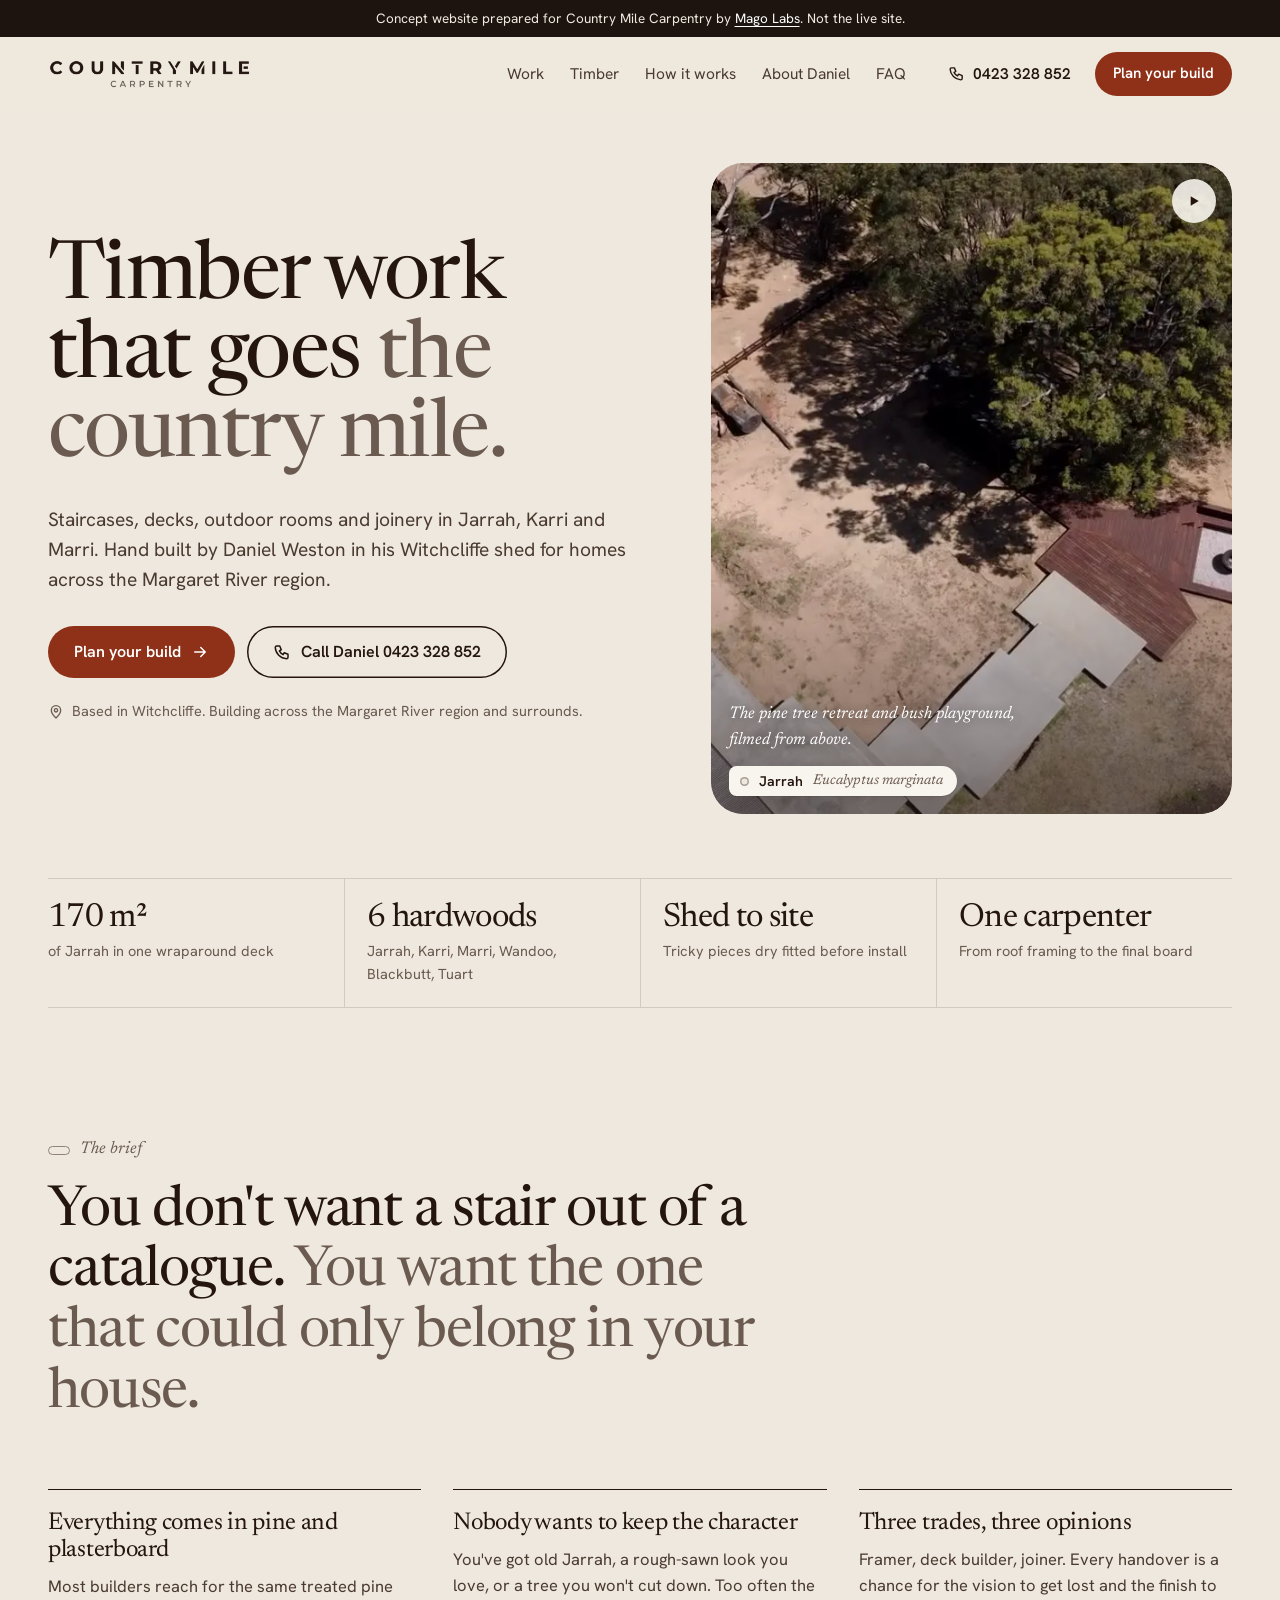
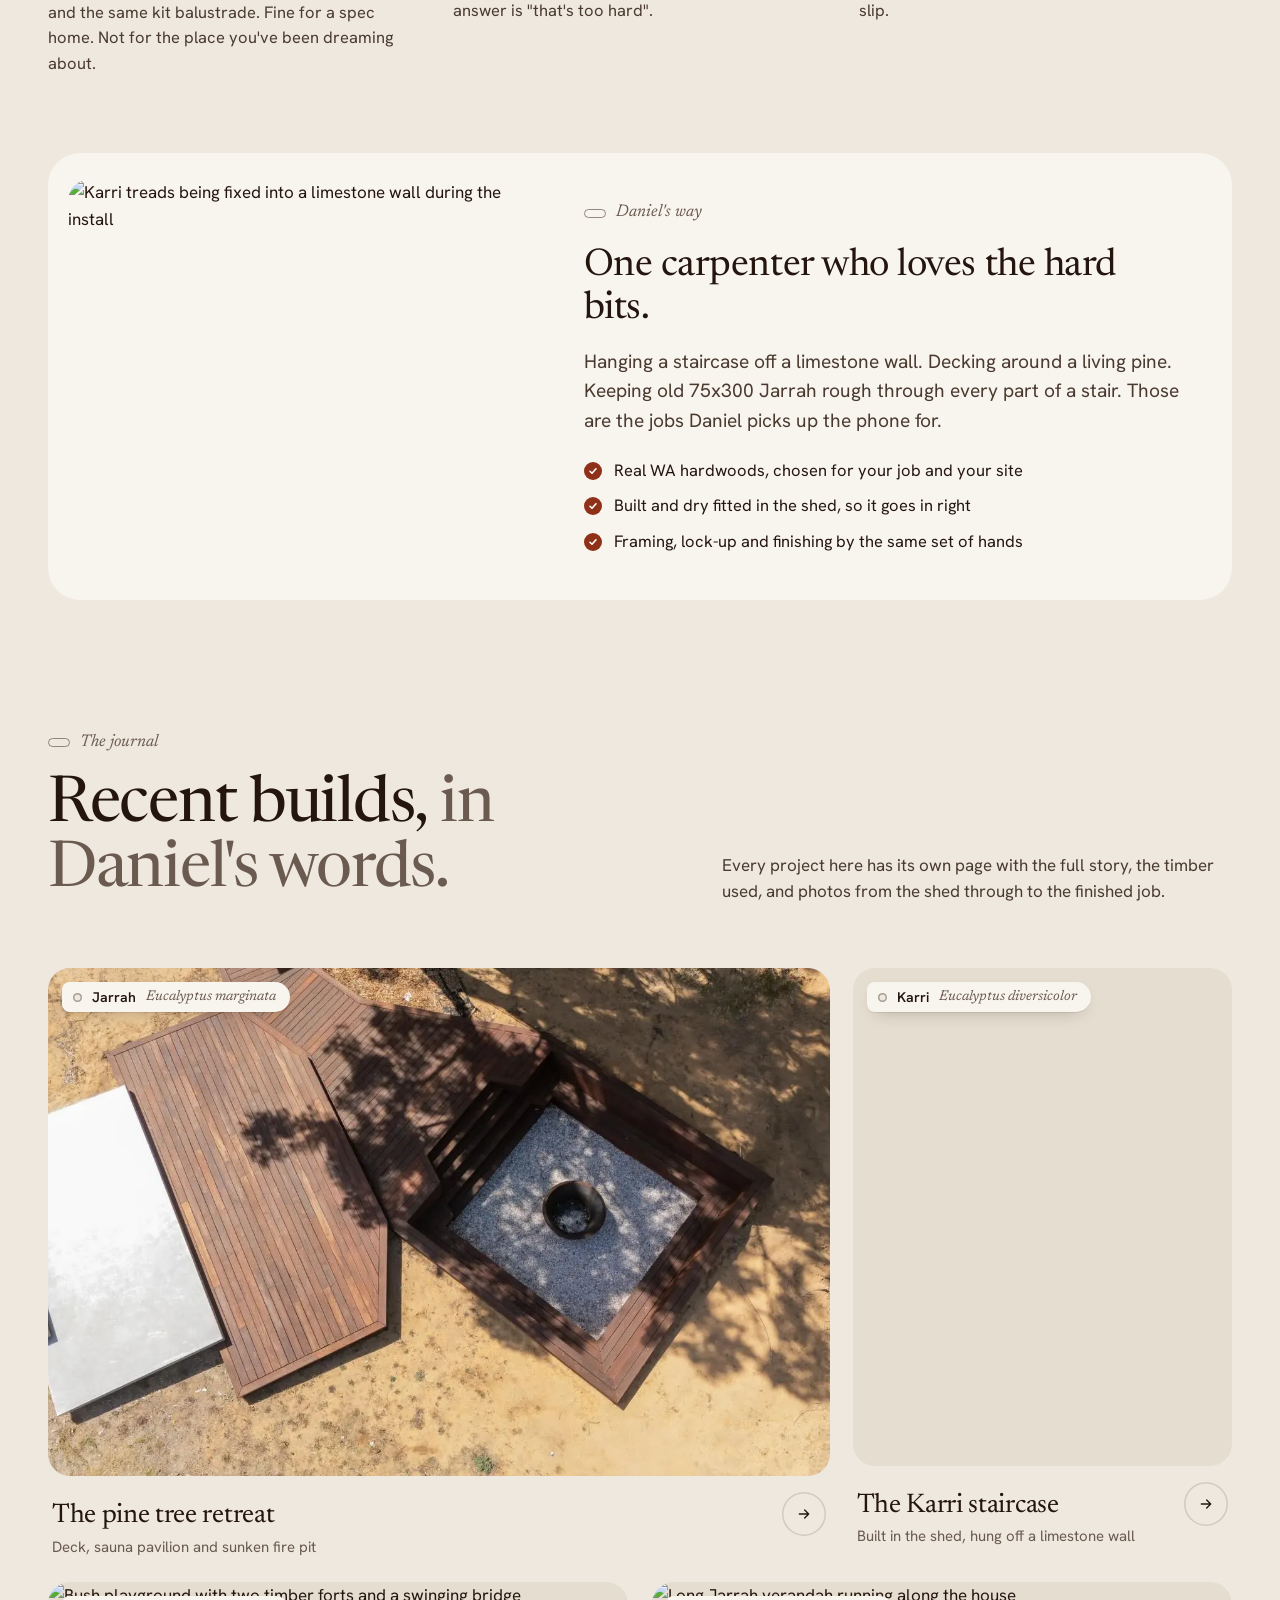
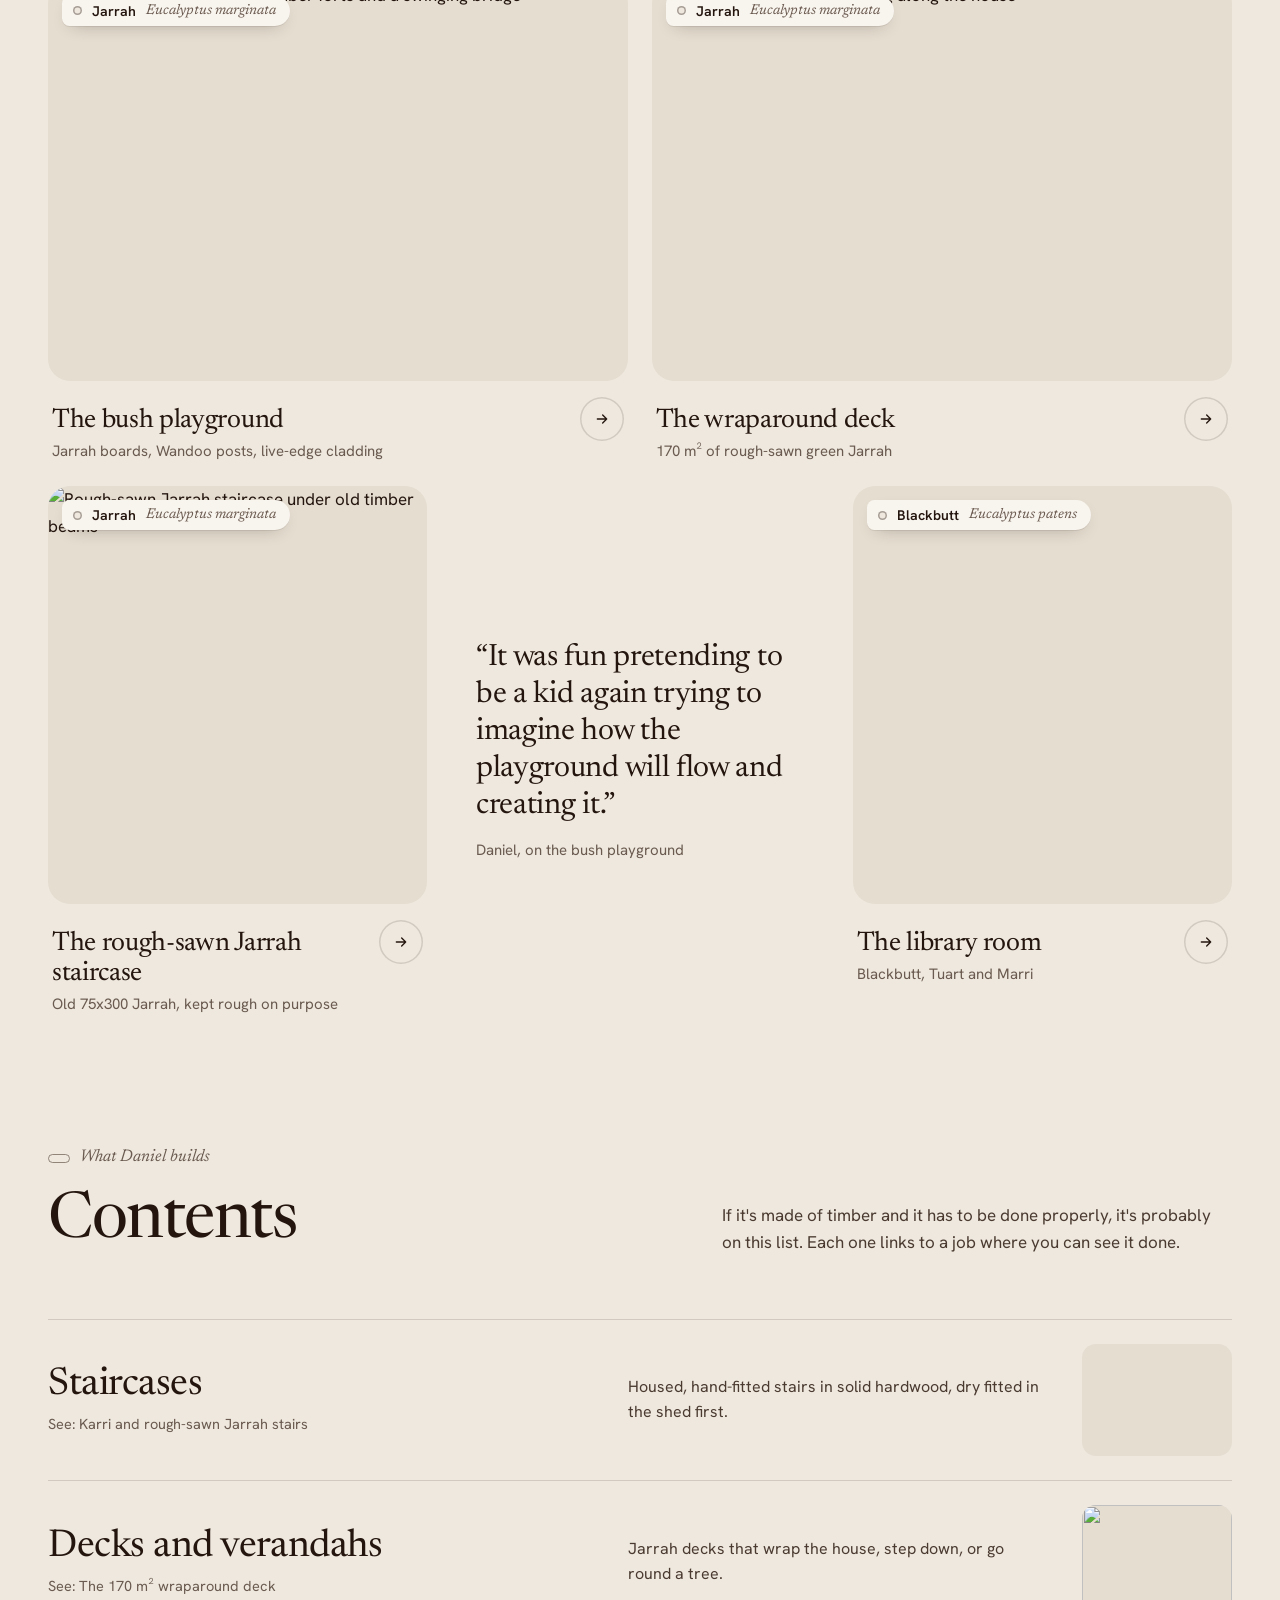
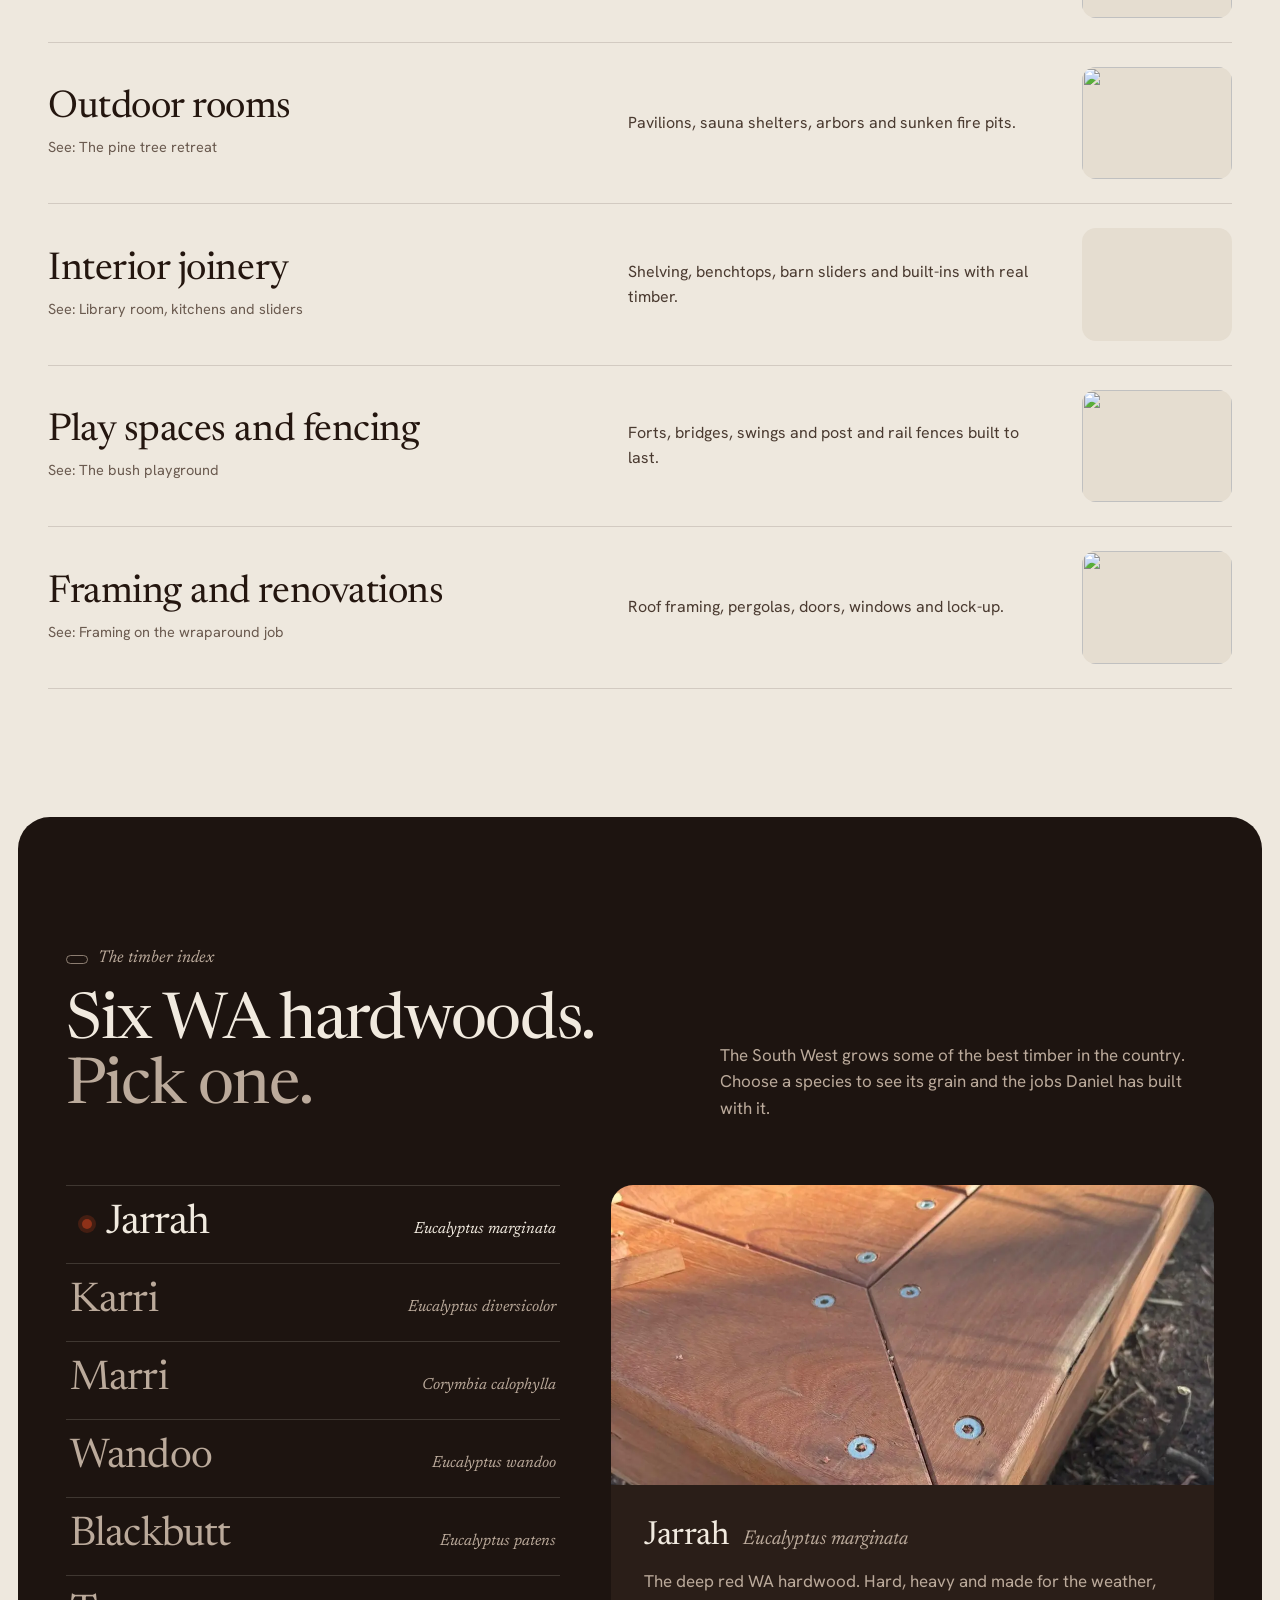
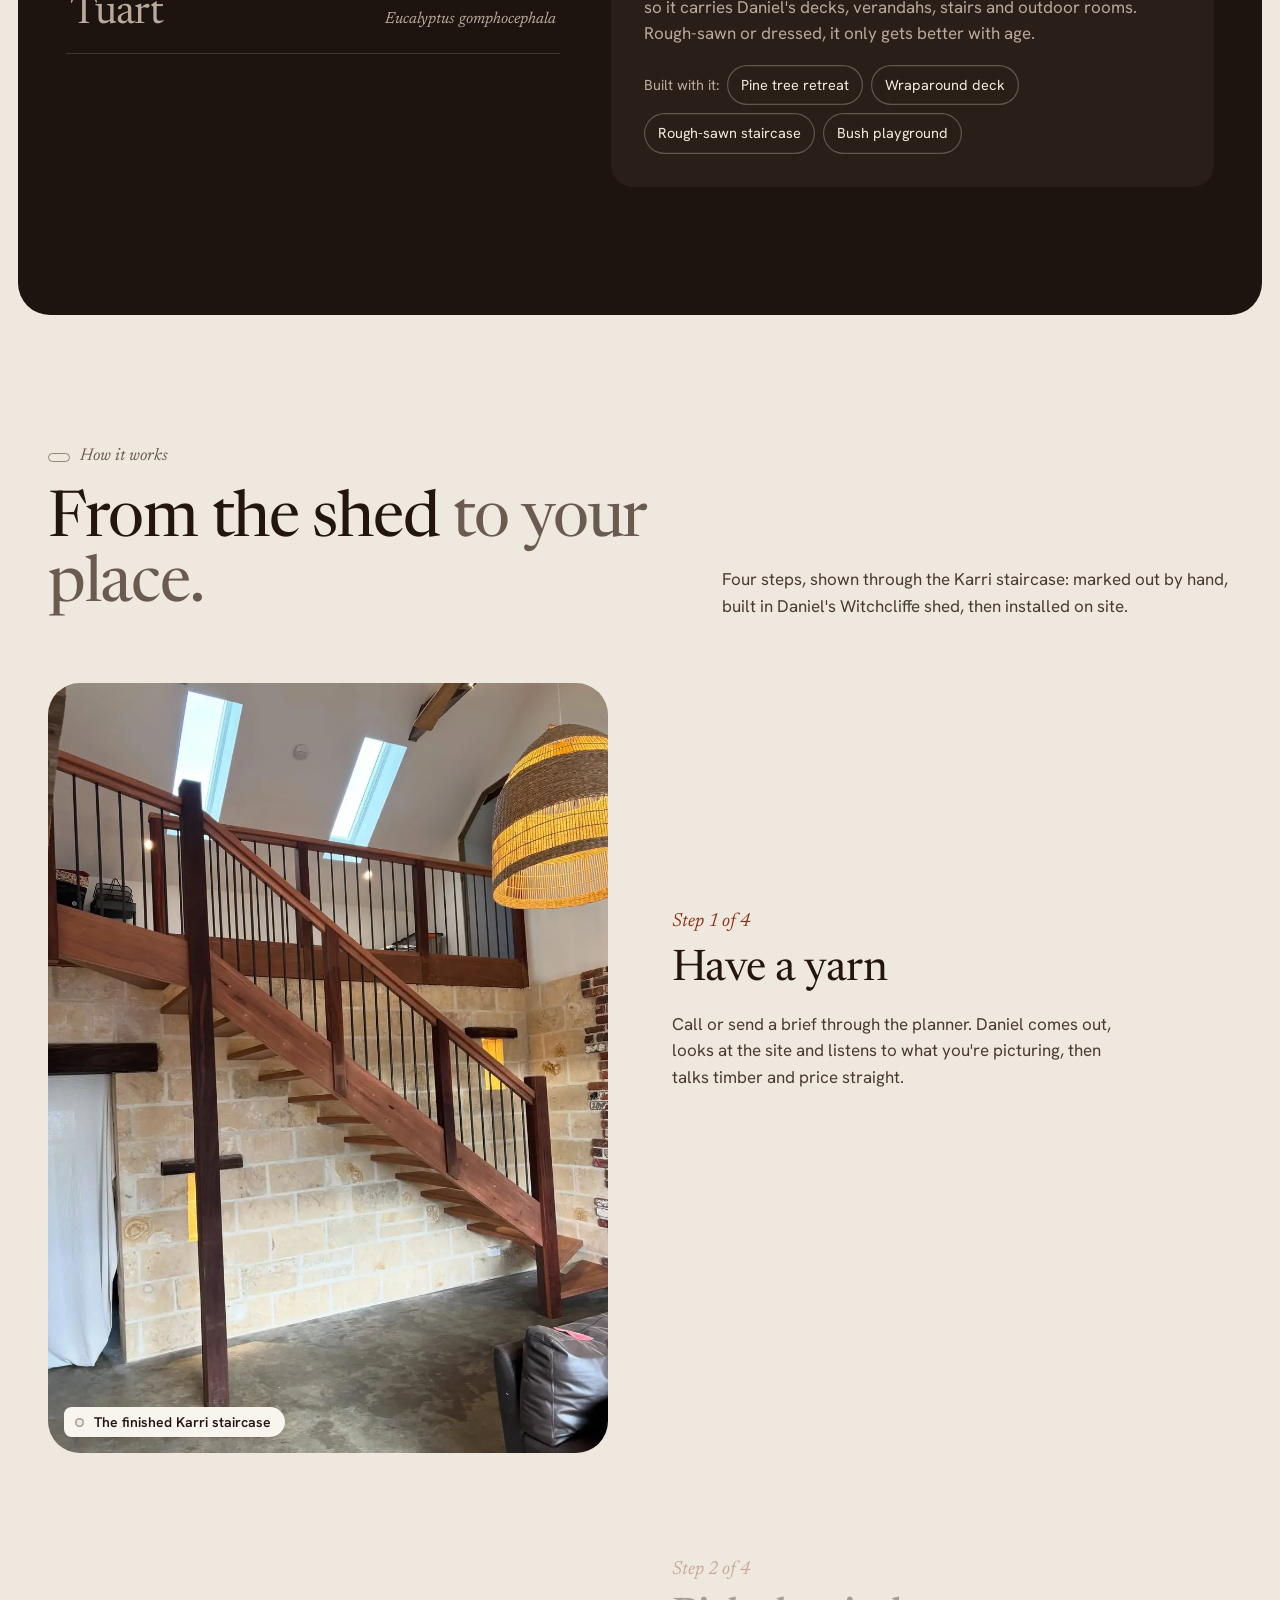
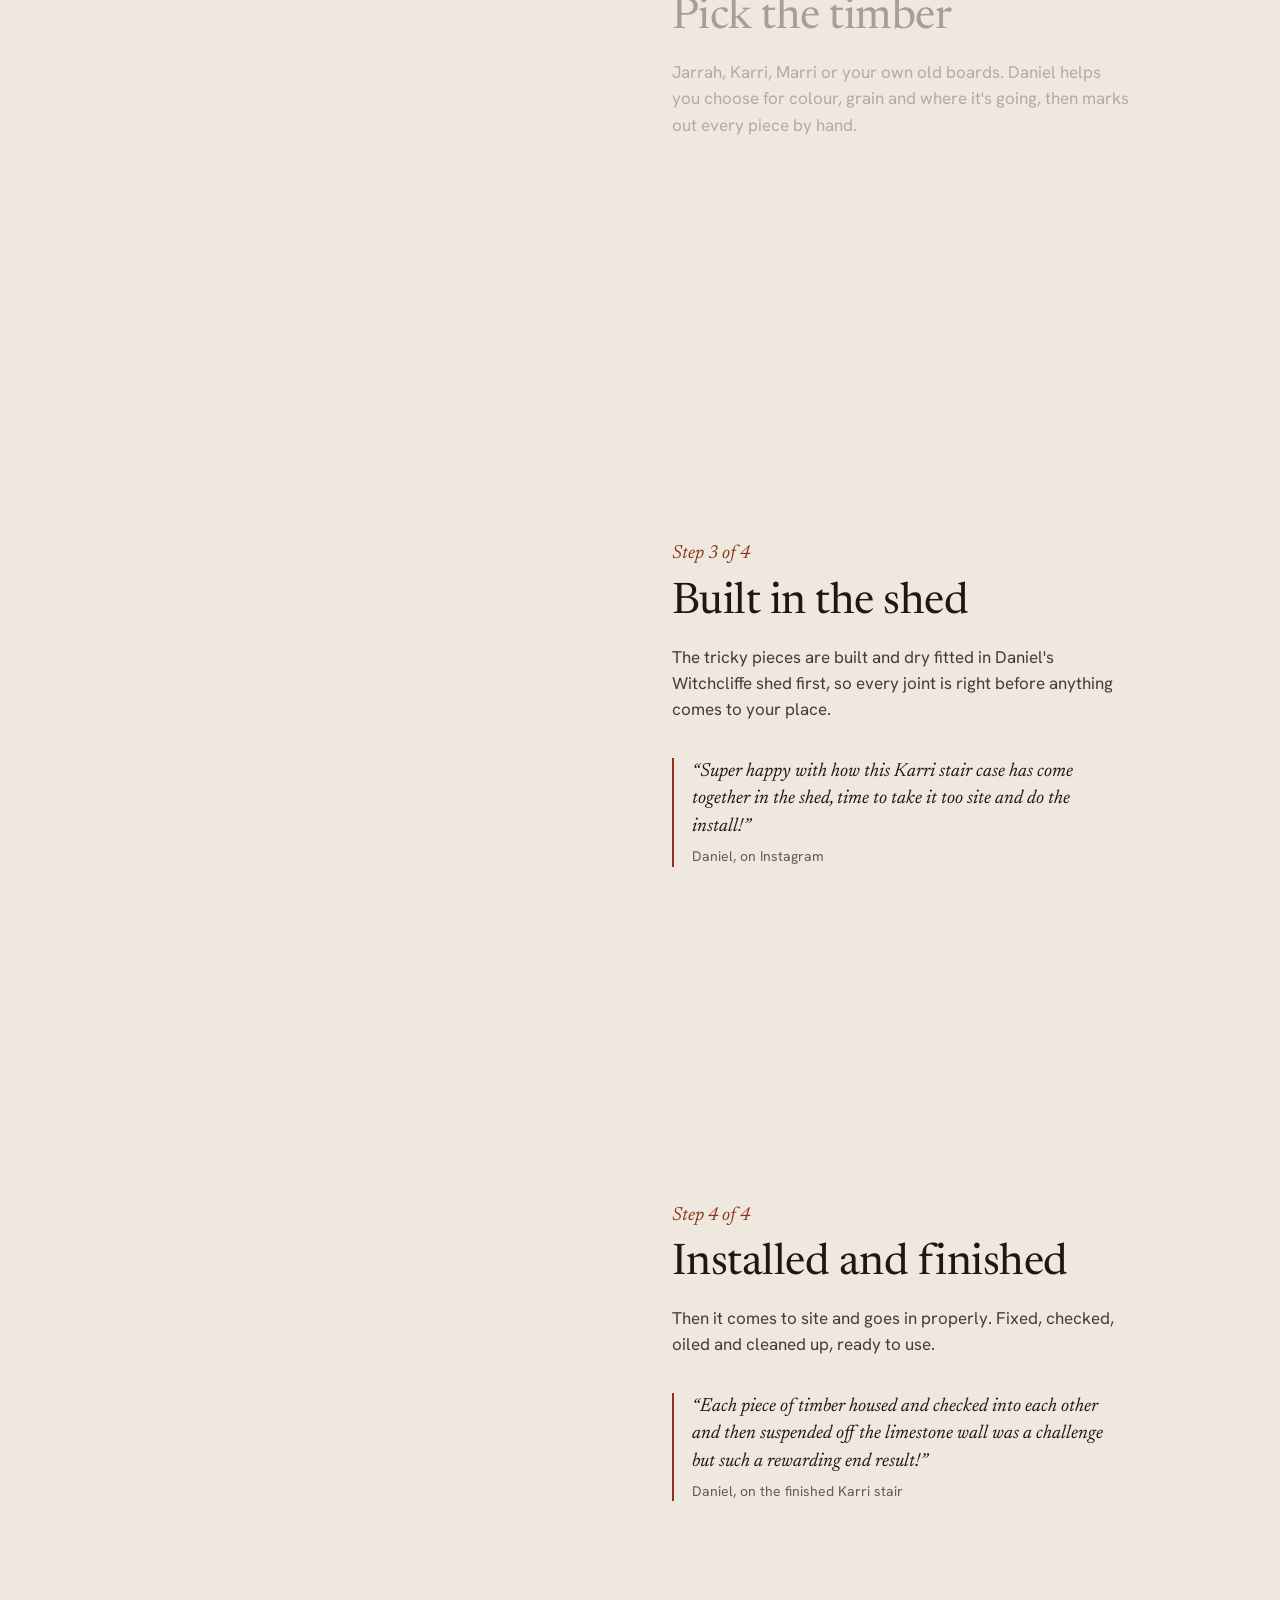
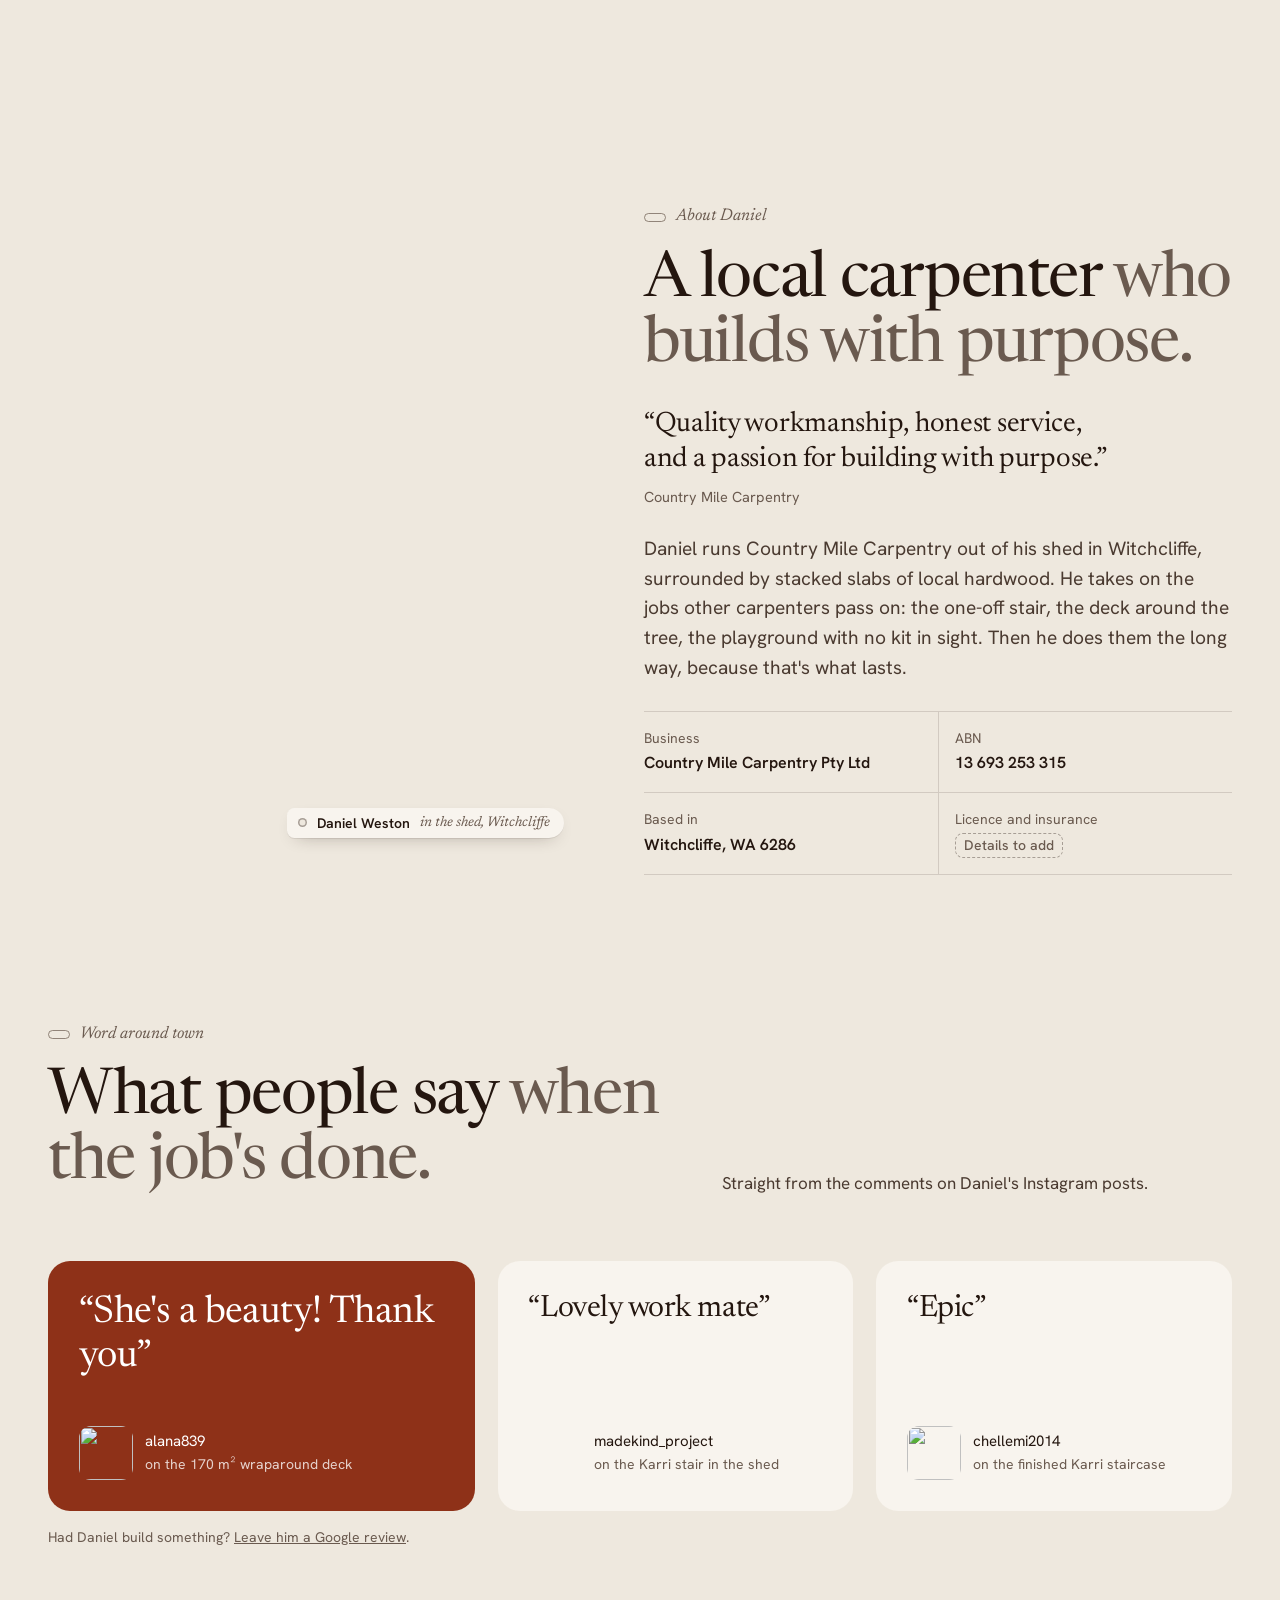
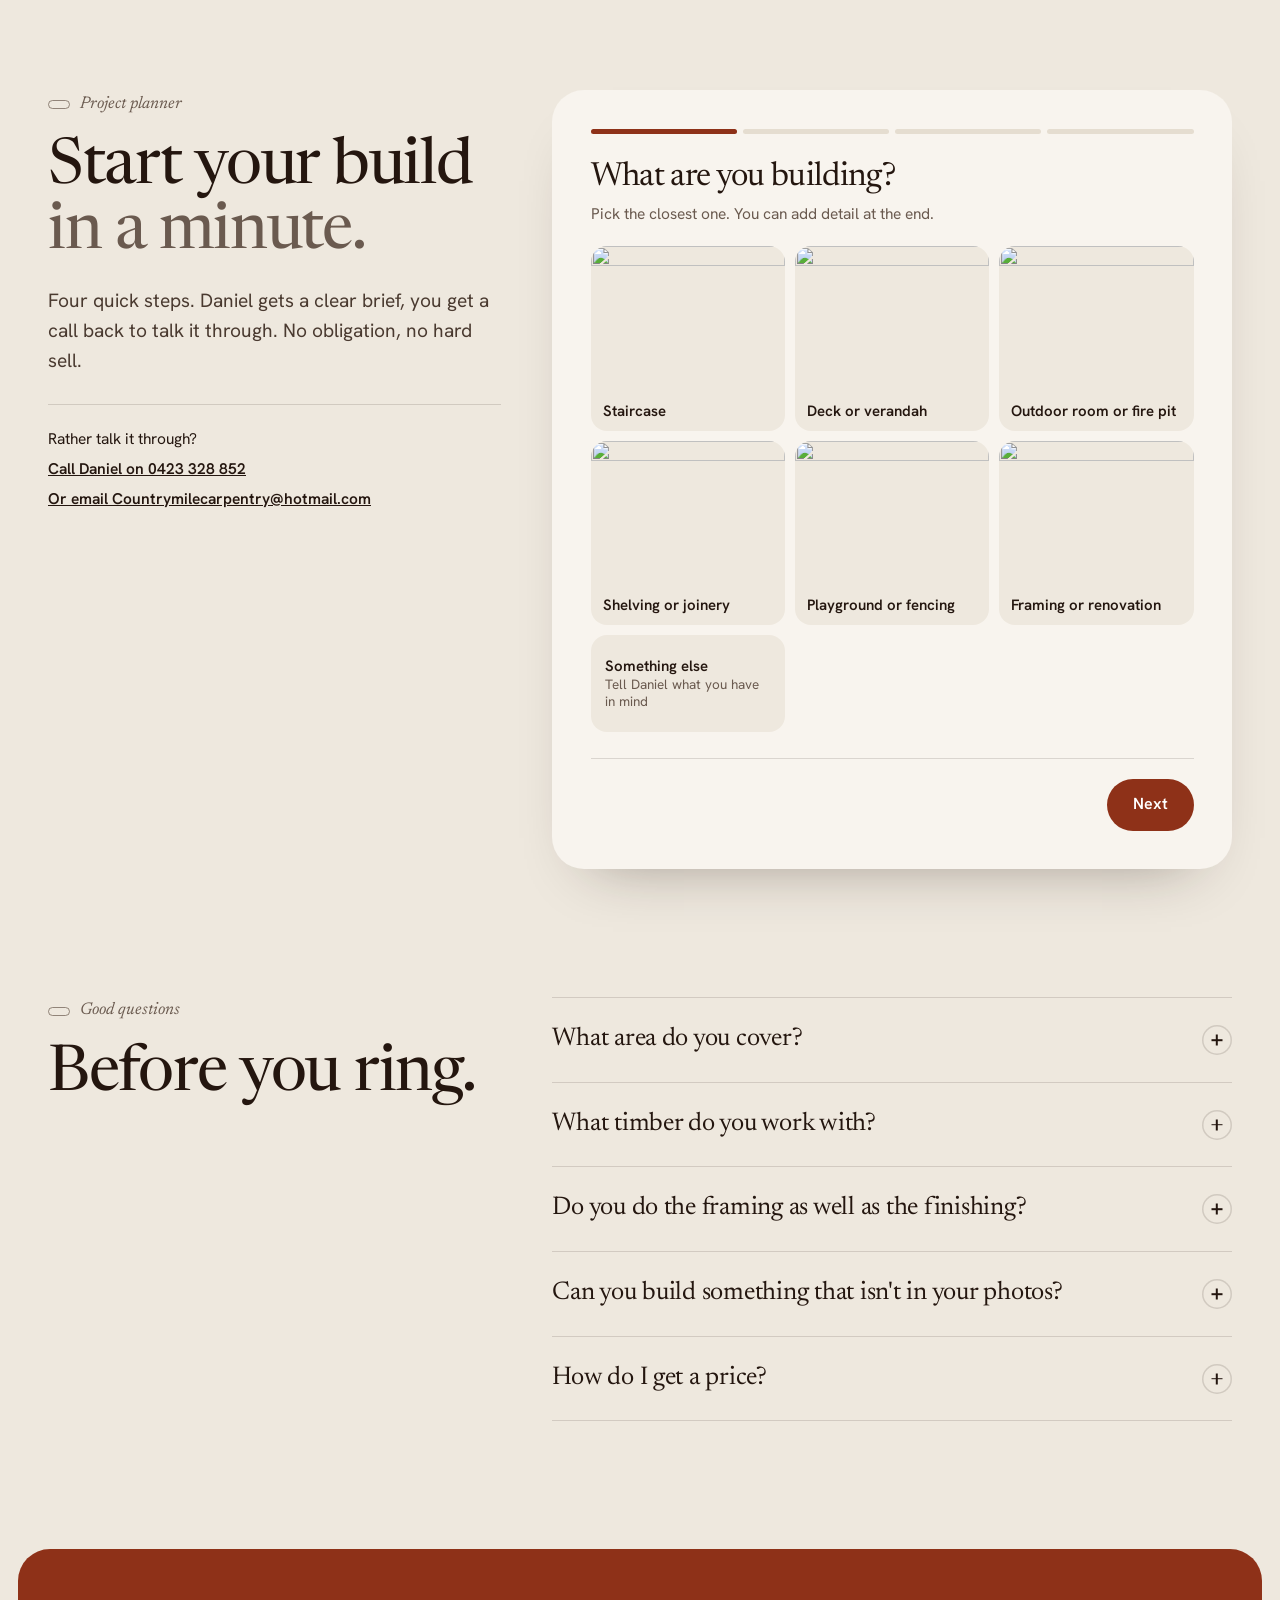
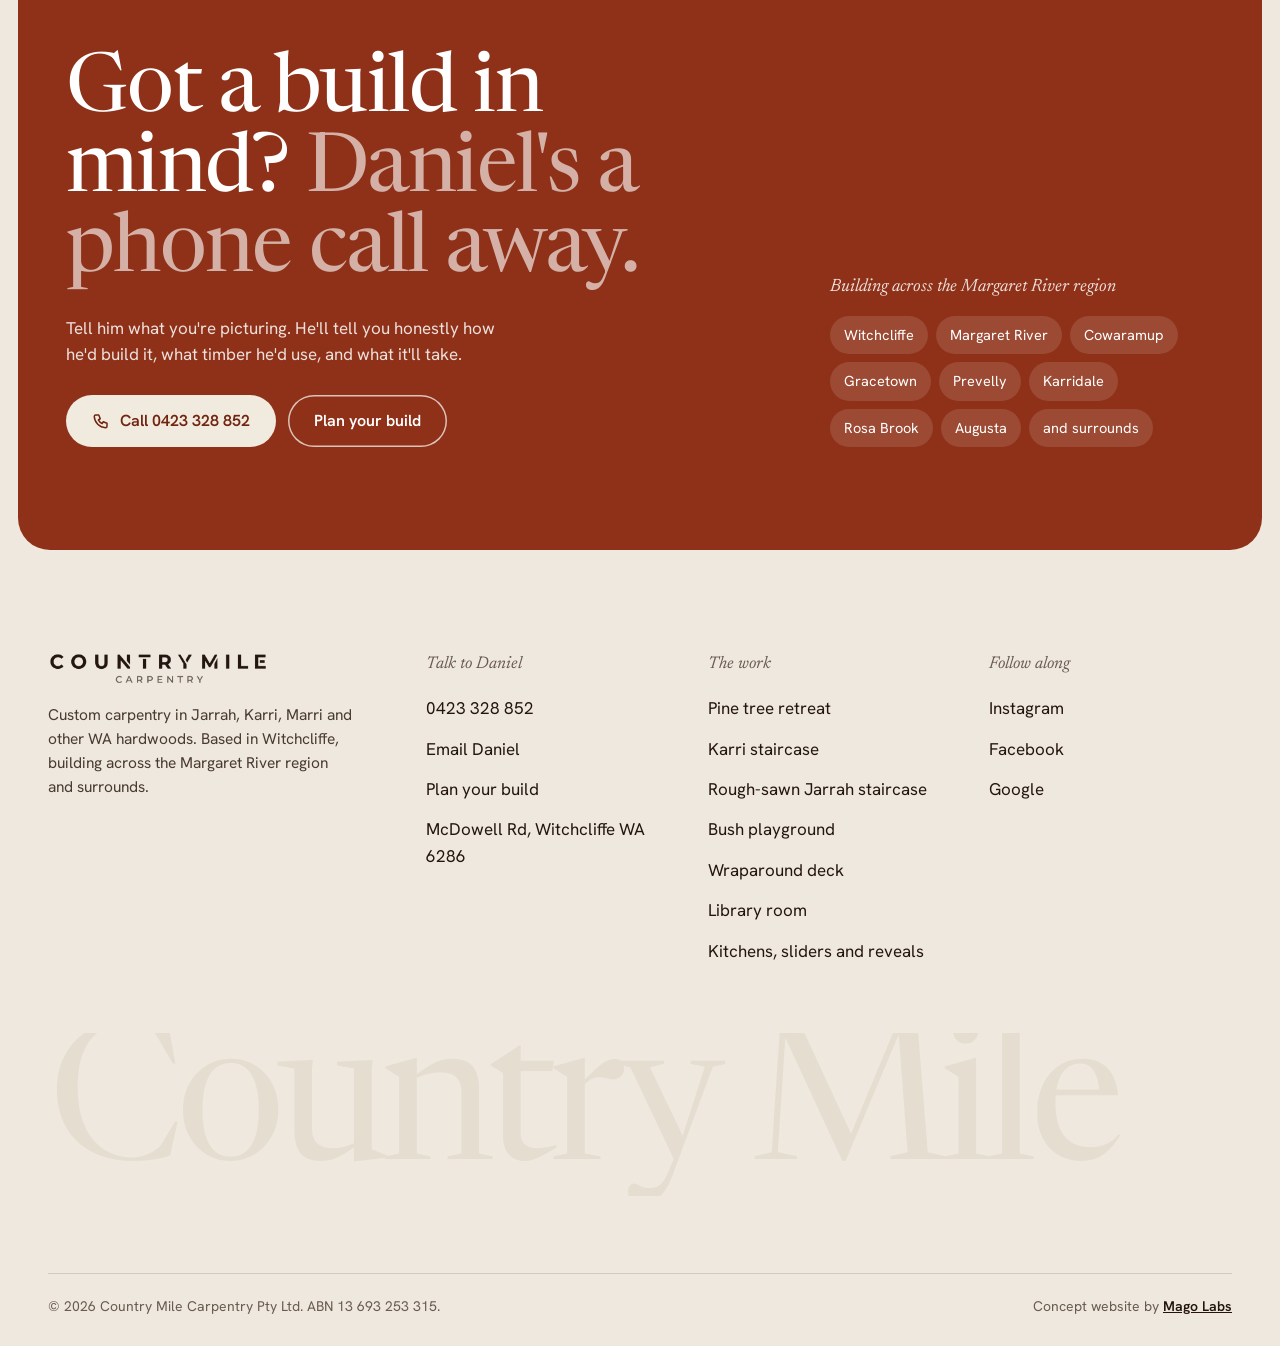
==== index.html @ 71e159e7 "Add files via upload" ====
<!doctype html>
<html lang="en-AU">
<head>
<meta charset="utf-8">
<meta name="viewport" content="width=device-width,initial-scale=1,viewport-fit=cover">
<title>Country Mile Carpentry | Custom carpentry, stairs and decks in Margaret River</title>
<meta name="description" content="Staircases, Jarrah decks, outdoor rooms and joinery, hand built by Daniel Weston in Witchcliffe for homes across the Margaret River region. Call 0423 328 852.">
<link rel="canonical" href="https://countrymilecarpentry.vercel.app/">
<meta name="robots" content="noindex">
<meta property="og:type" content="website">
<meta property="og:title" content="Country Mile Carpentry | Custom carpentry, stairs and decks in Margaret River">
<meta property="og:description" content="Staircases, Jarrah decks, outdoor rooms and joinery, hand built by Daniel Weston in Witchcliffe for homes across the Margaret River region. Call 0423 328 852.">
<meta property="og:image" content="https://countrymilecarpentry.vercel.app/img/og.jpg">
<meta name="theme-color" content="#EEE8DE">
<link rel="icon" href="favicon.svg" type="image/svg+xml">
<link rel="preload" href="fonts/newsreader.woff2" as="font" type="font/woff2" crossorigin>
<link rel="preload" href="fonts/hanken.woff2" as="font" type="font/woff2" crossorigin>
<link rel="stylesheet" href="styles.css">
<script>document.documentElement.classList.add('js')</script>
<link rel="preload" as="image" href="video/poster.webp"><script type="application/ld+json">{"@context": "https://schema.org", "@type": "HomeAndConstructionBusiness", "name": "Country Mile Carpentry", "legalName": "Country Mile Carpentry Pty Ltd", "description": "Custom carpentry, staircases, decks, outdoor rooms and joinery in WA hardwoods, based in Witchcliffe in the Margaret River region.", "telephone": "+61423328852", "email": "Countrymilecarpentry@hotmail.com", "url": "https://countrymilecarpentry.vercel.app", "image": "https://countrymilecarpentry.vercel.app/img/og.jpg", "address": {"@type": "PostalAddress", "streetAddress": "McDowell Rd", "addressLocality": "Witchcliffe", "addressRegion": "WA", "postalCode": "6286", "addressCountry": "AU"}, "areaServed": [{"@type": "Place", "name": "Witchcliffe, WA"}, {"@type": "Place", "name": "Margaret River, WA"}, {"@type": "Place", "name": "Cowaramup, WA"}, {"@type": "Place", "name": "Gracetown, WA"}, {"@type": "Place", "name": "Prevelly, WA"}, {"@type": "Place", "name": "Karridale, WA"}, {"@type": "Place", "name": "Rosa Brook, WA"}, {"@type": "Place", "name": "Augusta, WA"}], "founder": {"@type": "Person", "name": "Daniel Weston"}, "sameAs": ["https://www.instagram.com/countrymilecarpentry/"], "taxID": "13 693 253 315"}</script><script type="application/ld+json">{"@context": "https://schema.org", "@type": "FAQPage", "mainEntity": [{"@type": "Question", "name": "What area do you cover?", "acceptedAnswer": {"@type": "Answer", "text": "Daniel is based in Witchcliffe and works across the Margaret River region and surrounds, including Margaret River, Cowaramup, Gracetown, Prevelly, Karridale, Rosa Brook and Augusta. If you're further out, ring him and ask. Bigger jobs can be worth the drive."}}, {"@type": "Question", "name": "What timber do you work with?", "acceptedAnswer": {"@type": "Answer", "text": "Mostly local WA hardwoods: Jarrah, Karri, Marri, Wandoo, Blackbutt and Tuart. If you've got old timber you'd love to reuse, like the 75x300 Jarrah in the rough-sawn staircase, talk to Daniel about it."}}, {"@type": "Question", "name": "Do you do the framing as well as the finishing?", "acceptedAnswer": {"@type": "Answer", "text": "Yes. On the wraparound deck job Daniel framed the roof and pergola, took the house to lock-up with doors and windows, put up the weatherboards and then built the deck. One carpenter, start to finish."}}, {"@type": "Question", "name": "Can you build something that isn't in your photos?", "acceptedAnswer": {"@type": "Answer", "text": "That's most of the work. Stairs, decks, pavilions, shelving, playgrounds and fit-outs are all one-offs. Send a sketch, a photo or just a rough idea through the planner and Daniel will tell you what's possible."}}, {"@type": "Question", "name": "How do I get a price?", "acceptedAnswer": {"@type": "Answer", "text": "Use the project planner above or call Daniel on 0423 328 852. Tell him what you're building, where, and roughly when. He'll come back to you to talk it through and arrange a look at the site."}}]}</script>
</head>
<body>
<a class="sr" href="#main">Skip to content</a>
<div class="demo-bar">Concept website prepared for Country Mile Carpentry by <a href="https://magolabs.in" target="_blank" rel="noopener">Mago Labs</a>. Not the live site.</div>
<header class="site-head">
 <div class="wrap head-in">
  <a class="brand" href="index.html" aria-label="Country Mile Carpentry home"><img src="img/logo-dark.png" width="1436" height="212" alt="Country Mile Carpentry"></a>
  <nav class="nav" id="nav" aria-label="Main">
   <a href="index.html#work">Work</a>
   <a href="index.html#timber">Timber</a>
   <a href="index.html#process">How it works</a>
   <a href="index.html#about">About Daniel</a>
   <a href="index.html#faq">FAQ</a>
  </nav>
  <button class="menu-btn" aria-expanded="false" aria-controls="nav">Menu</button>
  <div class="head-cta">
   <a class="tel" href="tel:+61423328852" aria-label="Call Daniel on 0423 328 852"><svg viewBox="0 0 24 24" fill="none" stroke="currentColor" stroke-width="2" stroke-linecap="round" stroke-linejoin="round" aria-hidden="true"><path d="M5 4h4l2 5-2.5 1.5a11 11 0 0 0 5 5L15 13l5 2v4a2 2 0 0 1-2 2A16 16 0 0 1 3 6a2 2 0 0 1 2-2"/></svg><span>0423 328 852</span></a>
   <a class="btn sm" href="index.html#plan">Plan your build</a>
  </div>
 </div>
</header>
<main id="main">

<section class="hero">
 <div class="wrap">
  <div class="hero-grid">
   <div>
    <h1><span class="l">Timber work that goes </span><span class="l l2">the country mile.</span></h1>
    <p class="lede">Staircases, decks, outdoor rooms and joinery in Jarrah, Karri and Marri. Hand built by Daniel Weston in his Witchcliffe shed for homes across the Margaret River region.</p>
    <div class="hero-actions">
     <a class="btn" href="#plan">Plan your build <svg viewBox="0 0 24 24" fill="none" stroke="currentColor" stroke-width="2" stroke-linecap="round" stroke-linejoin="round" aria-hidden="true"><path d="M5 12h14M13 6l6 6-6 6"/></svg></a>
     <a class="btn ghost" href="tel:+61423328852"><svg viewBox="0 0 24 24" fill="none" stroke="currentColor" stroke-width="2" stroke-linecap="round" stroke-linejoin="round" aria-hidden="true"><path d="M5 4h4l2 5-2.5 1.5a11 11 0 0 0 5 5L15 13l5 2v4a2 2 0 0 1-2 2A16 16 0 0 1 3 6a2 2 0 0 1 2-2"/></svg>Call Daniel 0423 328 852</a>
    </div>
    <p class="hero-note"><svg viewBox="0 0 24 24" fill="none" stroke="currentColor" stroke-width="2" stroke-linecap="round" stroke-linejoin="round" aria-hidden="true"><path d="M12 21s-7-6.2-7-11.5A7 7 0 0 1 19 9.5C19 14.8 12 21 12 21z"/><circle cx="12" cy="9.5" r="2.5"/></svg>Based in Witchcliffe. Building across the Margaret River region and surrounds.</p>
   </div>
   <div class="film" style="background-image:url(video/poster.webp)">
    <video muted loop playsinline preload="none" poster="video/poster.webp" data-lg="video/hero.mp4" data-sm="video/hero-sm.mp4" aria-label="Drone film of the pine tree retreat: Jarrah deck, sauna pavilion, fire pit and bush playground"></video>
    <button class="play" aria-label="Play film"><svg viewBox="0 0 24 24" fill="currentColor"><path d="M7 5v14l12-7z"/></svg></button>
    <div class="caption"><p>The pine tree retreat and bush playground, filmed from above.</p><span class="tag"><b>Jarrah</b><span class="latin">Eucalyptus marginata</span></span></div>
   </div>
  </div>
  <div class="ledger">
   <div><strong>170 m²</strong><span>of Jarrah in one wraparound deck</span></div>
   <div><strong>6 hardwoods</strong><span>Jarrah, Karri, Marri, Wandoo, Blackbutt, Tuart</span></div>
   <div><strong>Shed to site</strong><span>Tricky pieces dry fitted before install</span></div>
   <div><strong>One carpenter</strong><span>From roof framing to the final board</span></div>
  </div>
 </div>
</section>

<section class="sec" id="brief" aria-labelledby="brief-h">
 <div class="wrap">
  <div class="label">The brief</div>
  <h2 id="brief-h" class="brief-quote">You don't want a stair out of a catalogue. <span>You want the one that could only belong in your house.</span></h2>
  <div class="brief-grid">
   <div class="brief-item" data-rv><h3>Everything comes in pine and plasterboard</h3><p>Most builders reach for the same treated pine and the same kit balustrade. Fine for a spec home. Not for the place you've been dreaming about.</p></div>
   <div class="brief-item" data-rv><h3>Nobody wants to keep the character</h3><p>You've got old Jarrah, a rough-sawn look you love, or a tree you won't cut down. Too often the answer is "that's too hard".</p></div>
   <div class="brief-item" data-rv><h3>Three trades, three opinions</h3><p>Framer, deck builder, joiner. Every handover is a chance for the vision to get lost and the finish to slip.</p></div>
  </div>
  <div class="answer" data-rv>
   <img src="img/karri-install-b.webp" srcset="thumbs/karri-install-b.webp 760w, img/karri-install-b.webp 1080w" sizes="(max-width: 900px) 100vw, 45vw" width="1080" height="1440" alt="Karri treads being fixed into a limestone wall during the install" loading="lazy" decoding="async">
   <div class="answer-copy">
    <div class="label">Daniel's way</div>
    <h3>One carpenter who loves the hard bits.</h3>
    <p class="lede">Hanging a staircase off a limestone wall. Decking around a living pine. Keeping old 75x300 Jarrah rough through every part of a stair. Those are the jobs Daniel picks up the phone for.</p>
    <ul class="checks">
     <li>Real WA hardwoods, chosen for your job and your site</li>
     <li>Built and dry fitted in the shed, so it goes in right</li>
     <li>Framing, lock-up and finishing by the same set of hands</li>
    </ul>
   </div>
  </div>
 </div>
</section>

<section class="sec" id="work" aria-labelledby="work-h" style="padding-top:0">
 <div class="wrap">
  <div class="sec-head">
   <div><div class="label">The journal</div><h2 id="work-h">Recent builds, <span class="soft">in Daniel's words.</span></h2></div>
   <p>Every project here has its own page with the full story, the timber used, and photos from the shed through to the finished job.</p>
  </div>
  <div class="journal">
   <a class="story s-lead" href="projects/pine-tree-retreat.html" data-rv>
 <div class="ph"><span class="tag"><b>Jarrah</b><span class="latin">Eucalyptus marginata</span></span><img src="img/firepit-aerial.webp" srcset="thumbs/firepit-aerial.webp 760w, img/firepit-aerial.webp 1440w" sizes="(max-width: 900px) 100vw, 66vw" width="1440" height="810" alt="Aerial view of a Jarrah deck stepping down to a sunken fire pit" loading="lazy" decoding="async"></div>
 <div class="meta"><div><h3>The pine tree retreat</h3><p>Deck, sauna pavilion and sunken fire pit</p></div><span class="go" aria-hidden="true"><svg viewBox="0 0 24 24" fill="none" stroke="currentColor" stroke-width="2" stroke-linecap="round" stroke-linejoin="round" aria-hidden="true"><path d="M5 12h14M13 6l6 6-6 6"/></svg></span></div>
</a>
   <a class="story s-side" href="projects/karri-staircase.html" data-rv>
 <div class="ph"><span class="tag"><b>Karri</b><span class="latin">Eucalyptus diversicolor</span></span><img src="img/karri-hero.webp" srcset="thumbs/karri-hero.webp 760w, img/karri-hero.webp 1080w" sizes="(max-width: 900px) 50vw, 33vw" width="1080" height="1440" alt="Karri staircase suspended off a limestone wall under skylights" loading="lazy" decoding="async"></div>
 <div class="meta"><div><h3>The Karri staircase</h3><p>Built in the shed, hung off a limestone wall</p></div><span class="go" aria-hidden="true"><svg viewBox="0 0 24 24" fill="none" stroke="currentColor" stroke-width="2" stroke-linecap="round" stroke-linejoin="round" aria-hidden="true"><path d="M5 12h14M13 6l6 6-6 6"/></svg></span></div>
</a>
   <a class="story s-half" href="projects/bush-playground.html" data-rv>
 <div class="ph"><span class="tag"><b>Jarrah</b><span class="latin">Eucalyptus marginata</span></span><img src="img/play-wide.webp" srcset="thumbs/play-wide.webp 760w, img/play-wide.webp 1440w" sizes="(max-width: 900px) 100vw, 50vw" width="1440" height="961" alt="Bush playground with two timber forts and a swinging bridge" loading="lazy" decoding="async"></div>
 <div class="meta"><div><h3>The bush playground</h3><p>Jarrah boards, Wandoo posts, live-edge cladding</p></div><span class="go" aria-hidden="true"><svg viewBox="0 0 24 24" fill="none" stroke="currentColor" stroke-width="2" stroke-linecap="round" stroke-linejoin="round" aria-hidden="true"><path d="M5 12h14M13 6l6 6-6 6"/></svg></span></div>
</a>
   <a class="story s-half" href="projects/wraparound-deck.html" data-rv>
 <div class="ph"><span class="tag"><b>Jarrah</b><span class="latin">Eucalyptus marginata</span></span><img src="img/wrap-run.webp" srcset="thumbs/wrap-run.webp 760w, img/wrap-run.webp 1080w" sizes="(max-width: 900px) 100vw, 50vw" width="1080" height="1440" alt="Long Jarrah verandah running along the house" loading="lazy" decoding="async"></div>
 <div class="meta"><div><h3>The wraparound deck</h3><p>170 m² of rough-sawn green Jarrah</p></div><span class="go" aria-hidden="true"><svg viewBox="0 0 24 24" fill="none" stroke="currentColor" stroke-width="2" stroke-linecap="round" stroke-linejoin="round" aria-hidden="true"><path d="M5 12h14M13 6l6 6-6 6"/></svg></span></div>
</a>
   <a class="story s-third" href="projects/rough-sawn-jarrah-staircase.html" data-rv>
 <div class="ph"><span class="tag"><b>Jarrah</b><span class="latin">Eucalyptus marginata</span></span><img src="img/jarrah-stair-hall.webp" srcset="thumbs/jarrah-stair-hall.webp 760w, img/jarrah-stair-hall.webp 1080w" sizes="(max-width: 900px) 50vw, 33vw" width="1080" height="1241" alt="Rough-sawn Jarrah staircase under old timber beams" loading="lazy" decoding="async"></div>
 <div class="meta"><div><h3>The rough-sawn Jarrah staircase</h3><p>Old 75x300 Jarrah, kept rough on purpose</p></div><span class="go" aria-hidden="true"><svg viewBox="0 0 24 24" fill="none" stroke="currentColor" stroke-width="2" stroke-linecap="round" stroke-linejoin="round" aria-hidden="true"><path d="M5 12h14M13 6l6 6-6 6"/></svg></span></div>
</a>
   <div class="feature-quote" data-rv><blockquote>&ldquo;It was fun pretending to be a kid again trying to imagine how the playground will flow and creating it.&rdquo;</blockquote><cite>Daniel, on the bush playground</cite></div>
   <a class="story s-third" href="projects/library-room.html" data-rv>
 <div class="ph"><span class="tag"><b>Blackbutt</b><span class="latin">Eucalyptus patens</span></span><img src="img/library.webp" srcset="thumbs/library.webp 760w, img/library.webp 1440w" sizes="(max-width: 900px) 50vw, 33vw" width="1440" height="1037" alt="Random-box library shelving in three WA hardwoods" loading="lazy" decoding="async"></div>
 <div class="meta"><div><h3>The library room</h3><p>Blackbutt, Tuart and Marri</p></div><span class="go" aria-hidden="true"><svg viewBox="0 0 24 24" fill="none" stroke="currentColor" stroke-width="2" stroke-linecap="round" stroke-linejoin="round" aria-hidden="true"><path d="M5 12h14M13 6l6 6-6 6"/></svg></span></div>
</a>
  </div>
 </div>
</section>

<section class="sec" id="services" aria-labelledby="svc-h" style="padding-top:0">
 <div class="wrap">
  <div class="sec-head">
   <div><div class="label">What Daniel builds</div><h2 id="svc-h">Contents</h2></div>
   <p>If it's made of timber and it has to be done properly, it's probably on this list. Each one links to a job where you can see it done.</p>
  </div>
  <div class="contents"><a class="c-row" href="projects/karri-staircase.html" data-rv>
 <div><h3>Staircases</h3><span class="see">See: Karri and rough-sawn Jarrah stairs</span></div>
 <p>Housed, hand-fitted stairs in solid hardwood, dry fitted in the shed first.</p>
 <div class="thumb"><img src="img/karri-hero.webp" srcset="thumbs/karri-hero.webp 760w, img/karri-hero.webp 1080w" sizes="150px" width="1080" height="1440" alt="" loading="lazy" decoding="async"></div>
</a><a class="c-row" href="projects/wraparound-deck.html" data-rv>
 <div><h3>Decks and verandahs</h3><span class="see">See: The 170 m² wraparound deck</span></div>
 <p>Jarrah decks that wrap the house, step down, or go round a tree.</p>
 <div class="thumb"><img src="img/wrap-run.webp" srcset="thumbs/wrap-run.webp 760w, img/wrap-run.webp 1080w" sizes="150px" width="1080" height="1440" alt="" loading="lazy" decoding="async"></div>
</a><a class="c-row" href="projects/pine-tree-retreat.html" data-rv>
 <div><h3>Outdoor rooms</h3><span class="see">See: The pine tree retreat</span></div>
 <p>Pavilions, sauna shelters, arbors and sunken fire pits.</p>
 <div class="thumb"><img src="img/pavilion-sauna.webp" srcset="thumbs/pavilion-sauna.webp 760w, img/pavilion-sauna.webp 1440w" sizes="150px" width="1440" height="961" alt="" loading="lazy" decoding="async"></div>
</a><a class="c-row" href="projects/library-room.html" data-rv>
 <div><h3>Interior joinery</h3><span class="see">See: Library room, kitchens and sliders</span></div>
 <p>Shelving, benchtops, barn sliders and built-ins with real timber.</p>
 <div class="thumb"><img src="img/library.webp" srcset="thumbs/library.webp 760w, img/library.webp 1440w" sizes="150px" width="1440" height="1037" alt="" loading="lazy" decoding="async"></div>
</a><a class="c-row" href="projects/bush-playground.html" data-rv>
 <div><h3>Play spaces and fencing</h3><span class="see">See: The bush playground</span></div>
 <p>Forts, bridges, swings and post and rail fences built to last.</p>
 <div class="thumb"><img src="img/play-swing.webp" srcset="thumbs/play-swing.webp 760w, img/play-swing.webp 1440w" sizes="150px" width="1440" height="963" alt="" loading="lazy" decoding="async"></div>
</a><a class="c-row" href="projects/wraparound-deck.html" data-rv>
 <div><h3>Framing and renovations</h3><span class="see">See: Framing on the wraparound job</span></div>
 <p>Roof framing, pergolas, doors, windows and lock-up.</p>
 <div class="thumb"><img src="img/reveal-window.webp" srcset="thumbs/reveal-window.webp 760w, img/reveal-window.webp 1080w" sizes="150px" width="1080" height="1439" alt="" loading="lazy" decoding="async"></div>
</a></div>
 </div>
</section>

<section class="sec dark band" id="timber" aria-labelledby="timber-h">
 <div class="wrap">
  <div class="sec-head">
   <div><div class="label">The timber index</div><h2 id="timber-h">Six WA hardwoods. <span class="soft">Pick one.</span></h2></div>
   <p>The South West grows some of the best timber in the country. Choose a species to see its grain and the jobs Daniel has built with it.</p>
  </div>
  <div class="timber" data-timber>
   <ul class="species" role="tablist" aria-label="Timber species"><li><button role="tab" data-k="jarrah" aria-selected="true" tabindex="0" aria-controls="specimen"><span class="nm">Jarrah</span><span class="latin">Eucalyptus marginata</span></button></li><li><button role="tab" data-k="karri" aria-selected="false" tabindex="-1" aria-controls="specimen"><span class="nm">Karri</span><span class="latin">Eucalyptus diversicolor</span></button></li><li><button role="tab" data-k="marri" aria-selected="false" tabindex="-1" aria-controls="specimen"><span class="nm">Marri</span><span class="latin">Corymbia calophylla</span></button></li><li><button role="tab" data-k="wandoo" aria-selected="false" tabindex="-1" aria-controls="specimen"><span class="nm">Wandoo</span><span class="latin">Eucalyptus wandoo</span></button></li><li><button role="tab" data-k="blackbutt" aria-selected="false" tabindex="-1" aria-controls="specimen"><span class="nm">Blackbutt</span><span class="latin">Eucalyptus patens</span></button></li><li><button role="tab" data-k="tuart" aria-selected="false" tabindex="-1" aria-controls="specimen"><span class="nm">Tuart</span><span class="latin">Eucalyptus gomphocephala</span></button></li></ul>
   <div class="specimen" id="specimen" role="tabpanel" aria-live="polite">
    <div class="grain"><img src="img/pine-mitre.webp" alt="Close up of oiled Jarrah decking with a mitred corner" loading="lazy" decoding="async"></div>
    <div class="body">
     <h3>Jarrah <span class="latin">Eucalyptus marginata</span></h3>
     <p>The deep red WA hardwood. Hard, heavy and made for the weather, so it carries Daniel's decks, verandahs, stairs and outdoor rooms. Rough-sawn or dressed, it only gets better with age.</p>
     <div class="used"><span>Built with it:</span><a href="projects/pine-tree-retreat.html">Pine tree retreat</a><a href="projects/wraparound-deck.html">Wraparound deck</a><a href="projects/rough-sawn-jarrah-staircase.html">Rough-sawn staircase</a><a href="projects/bush-playground.html">Bush playground</a></div>
    </div>
   </div>
   <script type="application/json">{"jarrah": {"name": "Jarrah", "latin": "Eucalyptus marginata", "img": "img/pine-mitre.webp", "alt": "Close up of oiled Jarrah decking with a mitred corner", "text": "The deep red WA hardwood. Hard, heavy and made for the weather, so it carries Daniel's decks, verandahs, stairs and outdoor rooms. Rough-sawn or dressed, it only gets better with age.", "used": [["Pine tree retreat", "projects/pine-tree-retreat.html"], ["Wraparound deck", "projects/wraparound-deck.html"], ["Rough-sawn staircase", "projects/rough-sawn-jarrah-staircase.html"], ["Bush playground", "projects/bush-playground.html"]]}, "karri": {"name": "Karri", "latin": "Eucalyptus diversicolor", "img": "img/karri-e.webp", "alt": "Karri winder treads from above", "text": "From the tall forests of the South West. Strong, long and lighter in tone than Jarrah, which makes it a beautiful choice for stairs and anything that needs to span.", "used": [["Karri staircase", "projects/karri-staircase.html"]]}, "marri": {"name": "Marri", "latin": "Corymbia calophylla", "img": "img/slider-a.webp", "alt": "Marri boards in the barn slider doors", "text": "Honey to pink, often streaked with gum veins that give every board its own character. Daniel uses it for doors, shelving and interior pieces you'll look at up close.", "used": [["Library room", "projects/library-room.html"], ["Barn sliders", "projects/kitchens-sliders-reveals.html"]]}, "wandoo": {"name": "Wandoo", "latin": "Eucalyptus wandoo", "img": "img/play-cladding.webp", "alt": "Live-edge timber cladding on the playground fort", "text": "Also called whitegum. Seriously dense and durable, so it's the pick for posts that go in the ground and for live-edge cladding that keeps the shape of the tree.", "used": [["Bush playground", "projects/bush-playground.html"]]}, "blackbutt": {"name": "Blackbutt", "latin": "Eucalyptus patens", "img": "img/library.webp", "alt": "Library shelving in Blackbutt, Tuart and Marri", "text": "WA Blackbutt is a golden, even-grained hardwood that brings warmth inside. In the library room it works alongside Tuart and Marri.", "used": [["Library room", "projects/library-room.html"]]}, "tuart": {"name": "Tuart", "latin": "Eucalyptus gomphocephala", "img": "img/library-steps.webp", "alt": "Timber steps in the library room", "text": "A coastal WA hardwood with an interlocked grain, very dense and not often seen. A rare one to work with, and it shows in the finish.", "used": [["Library room", "projects/library-room.html"]]}}</script>
  </div>
 </div>
</section>

<section class="sec" id="process" aria-labelledby="proc-h">
 <div class="wrap">
  <div class="sec-head">
   <div><div class="label">How it works</div><h2 id="proc-h">From the shed <span class="soft">to your place.</span></h2></div>
   <p>Four steps, shown through the Karri staircase: marked out by hand, built in Daniel's Witchcliffe shed, then installed on site.</p>
  </div>
  <div class="process">
   <div class="p-stage" aria-hidden="true"><img src="img/karri-stringer.webp" alt="Karri stringer marked out with the tread housings" class="on" loading="lazy" decoding="async"><img src="img/daniel-shed.webp" alt="Daniel working a long hardwood beam on trestles in his shed" class="" loading="lazy" decoding="async"><img src="img/karri-dryfit-d.webp" alt="The Karri staircase fully dry fitted in the shed" class="" loading="lazy" decoding="async"><img src="img/karri-hero.webp" alt="Finished Karri staircase beside a limestone wall" class="" loading="lazy" decoding="async"><span class="tag"><b>The stringer, marked out</b></span></div>
   <div class="p-steps"><div class="p-step on" data-i="0" data-cap="The stringer, marked out">
 <img src="img/karri-stringer.webp" srcset="thumbs/karri-stringer.webp 760w, img/karri-stringer.webp 1080w" sizes="100vw" width="1080" height="1440" alt="Karri stringer marked out with the tread housings" class="mob" loading="lazy" decoding="async">
 <div class="n">Step 1 of 4</div>
 <h3>Have a yarn</h3>
 <p>Call or send a brief through the planner. Daniel comes out, looks at the site and listens to what you're picturing, then talks timber and price straight.</p>
 
</div><div class="p-step" data-i="1" data-cap="Working the timber in the shed">
 <img src="img/daniel-shed.webp" srcset="thumbs/daniel-shed.webp 760w, img/daniel-shed.webp 1080w" sizes="100vw" width="1080" height="1440" alt="Daniel working a long hardwood beam on trestles in his shed" class="mob" loading="lazy" decoding="async">
 <div class="n">Step 2 of 4</div>
 <h3>Pick the timber</h3>
 <p>Jarrah, Karri, Marri or your own old boards. Daniel helps you choose for colour, grain and where it's going, then marks out every piece by hand.</p>
 
</div><div class="p-step" data-i="2" data-cap="The Karri stair, dry fitted">
 <img src="img/karri-dryfit-d.webp" srcset="thumbs/karri-dryfit-d.webp 760w, img/karri-dryfit-d.webp 1080w" sizes="100vw" width="1080" height="1440" alt="The Karri staircase fully dry fitted in the shed" class="mob" loading="lazy" decoding="async">
 <div class="n">Step 3 of 4</div>
 <h3>Built in the shed</h3>
 <p>The tricky pieces are built and dry fitted in Daniel's Witchcliffe shed first, so every joint is right before anything comes to your place.</p>
 <blockquote>&ldquo;Super happy with how this Karri stair case has come together in the shed, time to take it too site and do the install!&rdquo;<cite>Daniel, on Instagram</cite></blockquote>
</div><div class="p-step" data-i="3" data-cap="The finished Karri staircase">
 <img src="img/karri-hero.webp" srcset="thumbs/karri-hero.webp 760w, img/karri-hero.webp 1080w" sizes="100vw" width="1080" height="1440" alt="Finished Karri staircase beside a limestone wall" class="mob" loading="lazy" decoding="async">
 <div class="n">Step 4 of 4</div>
 <h3>Installed and finished</h3>
 <p>Then it comes to site and goes in properly. Fixed, checked, oiled and cleaned up, ready to use.</p>
 <blockquote>&ldquo;Each piece of timber housed and checked into each other and then suspended off the limestone wall was a challenge but such a rewarding end result!&rdquo;<cite>Daniel, on the finished Karri stair</cite></blockquote>
</div></div>
  </div>
 </div>
</section>

<section class="sec" id="about" aria-labelledby="about-h" style="padding-top:0">
 <div class="wrap about">
  <div class="about-ph" data-rv><img src="img/daniel-shed.webp" srcset="thumbs/daniel-shed.webp 760w, img/daniel-shed.webp 1080w" sizes="(max-width: 900px) 100vw, 45vw" width="1080" height="1440" alt="Daniel Weston working a long hardwood beam on trestles in his Witchcliffe shed" loading="lazy" decoding="async"><span class="tag"><b>Daniel Weston</b><span class="latin">in the shed, Witchcliffe</span></span></div>
  <div>
   <div class="label">About Daniel</div>
   <h2 id="about-h">A local carpenter <span class="soft">who builds with purpose.</span></h2>
   <blockquote>&ldquo;Quality workmanship, honest service, and a passion for building with purpose.&rdquo;<cite>Country Mile Carpentry</cite></blockquote>
   <p class="lede">Daniel runs Country Mile Carpentry out of his shed in Witchcliffe, surrounded by stacked slabs of local hardwood. He takes on the jobs other carpenters pass on: the one-off stair, the deck around the tree, the playground with no kit in sight. Then he does them the long way, because that's what lasts.</p>
   <dl class="facts">
    <div><dt>Business</dt><dd>Country Mile Carpentry Pty Ltd</dd></div>
    <div><dt>ABN</dt><dd>13 693 253 315</dd></div>
    <div><dt>Based in</dt><dd>Witchcliffe, WA 6286</dd></div>
    <div><dt>Licence and insurance</dt><dd><span class="ph-note">Details to add</span></dd></div>
   </dl>
  </div>
 </div>
</section>

<section class="sec" id="word" aria-labelledby="word-h" style="padding-top:0">
 <div class="wrap">
  <div class="sec-head">
   <div><div class="label">Word around town</div><h2 id="word-h">What people say <span class="soft">when the job's done.</span></h2></div>
   <p>Straight from the comments on Daniel's Instagram posts.</p>
  </div>
  <div class="words">
   <figure class="word big" data-rv><q>She's a beauty! Thank you</q><figcaption class="who"><img src="img/wrap-run.webp" srcset="thumbs/wrap-run.webp 760w, img/wrap-run.webp 1080w" sizes="54px" width="1080" height="1440" alt="" loading="lazy" decoding="async"><span>alana839<small>on the 170 m² wraparound deck</small></span></figcaption></figure>
   <figure class="word" data-rv><q>Lovely work mate</q><figcaption class="who"><img src="img/karri-dryfit-d.webp" srcset="thumbs/karri-dryfit-d.webp 760w, img/karri-dryfit-d.webp 1080w" sizes="54px" width="1080" height="1440" alt="" loading="lazy" decoding="async"><span>madekind_project<small>on the Karri stair in the shed</small></span></figcaption></figure>
   <figure class="word" data-rv><q>Epic</q><figcaption class="who"><img src="img/karri-hero.webp" srcset="thumbs/karri-hero.webp 760w, img/karri-hero.webp 1080w" sizes="54px" width="1080" height="1440" alt="" loading="lazy" decoding="async"><span>chellemi2014<small>on the finished Karri staircase</small></span></figcaption></figure>
  </div>
  <p class="src-note">Had Daniel build something? <a href="https://www.google.com/maps/search/?api=1&query=Country+Mile+Carpentry+Witchcliffe+WA" target="_blank" rel="noopener">Leave him a Google review</a>.</p>
 </div>
</section>

<section class="sec" id="plan" aria-labelledby="plan-h" style="padding-top:0">
 <div class="wrap planner">
  <div class="planner-side">
   <div class="label">Project planner</div>
   <h2 id="plan-h">Start your build <span class="soft">in a minute.</span></h2>
   <p class="lede" style="margin-top:20px">Four quick steps. Daniel gets a clear brief, you get a call back to talk it through. No obligation, no hard sell.</p>
   <div class="alt">
    <span>Rather talk it through?</span>
    <a href="tel:+61423328852">Call Daniel on 0423 328 852</a>
    <a href="mailto:Countrymilecarpentry@hotmail.com">Or email Countrymilecarpentry@hotmail.com</a>
   </div>
  </div>
  <div class="pcard">
   <form id="planner" novalidate>
    <div class="pbar" aria-hidden="true"><i></i><i></i><i></i><i></i></div>
    <fieldset class="pstep on">
     <legend>What are you building?</legend>
     <p class="hint">Pick the closest one. You can add detail at the end.</p>
     <div class="opts" data-pick="build"><label class="opt"><input type="radio" name="build" value="Staircase" data-k="stairs"><span class="box"><img src="img/karri-hero.webp" srcset="thumbs/karri-hero.webp 760w, img/karri-hero.webp 1080w" sizes="200px" width="1080" height="1440" alt="" loading="lazy" decoding="async"><span>Staircase</span></span></label><label class="opt"><input type="radio" name="build" value="Deck or verandah" data-k="deck"><span class="box"><img src="img/wrap-run.webp" srcset="thumbs/wrap-run.webp 760w, img/wrap-run.webp 1080w" sizes="200px" width="1080" height="1440" alt="" loading="lazy" decoding="async"><span>Deck or verandah</span></span></label><label class="opt"><input type="radio" name="build" value="Outdoor room or fire pit" data-k="outdoor"><span class="box"><img src="img/firepit.webp" srcset="thumbs/firepit.webp 760w, img/firepit.webp 1440w" sizes="200px" width="1440" height="810" alt="" loading="lazy" decoding="async"><span>Outdoor room or fire pit</span></span></label><label class="opt"><input type="radio" name="build" value="Shelving or joinery" data-k="joinery"><span class="box"><img src="img/library.webp" srcset="thumbs/library.webp 760w, img/library.webp 1440w" sizes="200px" width="1440" height="1037" alt="" loading="lazy" decoding="async"><span>Shelving or joinery</span></span></label><label class="opt"><input type="radio" name="build" value="Playground or fencing" data-k="play"><span class="box"><img src="img/play-wide.webp" srcset="thumbs/play-wide.webp 760w, img/play-wide.webp 1440w" sizes="200px" width="1440" height="961" alt="" loading="lazy" decoding="async"><span>Playground or fencing</span></span></label><label class="opt"><input type="radio" name="build" value="Framing or renovation" data-k="framing"><span class="box"><img src="img/reveal-window.webp" srcset="thumbs/reveal-window.webp 760w, img/reveal-window.webp 1080w" sizes="200px" width="1080" height="1439" alt="" loading="lazy" decoding="async"><span>Framing or renovation</span></span></label><label class="opt"><input type="radio" name="build" value="Something else" data-k="other"><span class="box" style="justify-content:center;min-height:100%"><span style="padding:22px 14px">Something else<small>Tell Daniel what you have in mind</small></span></span></label></div>
     <p class="pick-err" hidden style="color:var(--accent);margin:12px 0 0">Choose one option to keep going.</p>
    </fieldset>
    <fieldset class="pstep">
     <legend>Any timber in mind?</legend>
     <p class="hint">Not sure is a perfectly good answer. Daniel will help you choose.</p>
     <div class="chips" data-pick="timber"><label class="chip"><input type="radio" name="timber" value="Jarrah"><span>Jarrah <span class="latin">E. marginata</span></span></label><label class="chip"><input type="radio" name="timber" value="Karri"><span>Karri <span class="latin">E. diversicolor</span></span></label><label class="chip"><input type="radio" name="timber" value="Marri"><span>Marri <span class="latin">C. calophylla</span></span></label><label class="chip"><input type="radio" name="timber" value="Wandoo"><span>Wandoo <span class="latin">E. wandoo</span></span></label><label class="chip"><input type="radio" name="timber" value="Blackbutt"><span>Blackbutt <span class="latin">E. patens</span></span></label><label class="chip"><input type="radio" name="timber" value="Tuart"><span>Tuart <span class="latin">E. gomphocephala</span></span></label><label class="chip"><input type="radio" name="timber" value="Not sure yet, need advice"><span>Not sure yet, help me choose</span></label><label class="chip"><input type="radio" name="timber" value="Reusing my own timber"><span>Reusing my own timber</span></label></div>
     <p class="pick-err" hidden style="color:var(--accent);margin:12px 0 0">Choose one option to keep going.</p>
    </fieldset>
    <fieldset class="pstep">
     <legend>When and where?</legend>
     <p class="hint">Rough timing helps Daniel plan his shed time.</p>
     <div class="chips" data-pick="when" style="margin-bottom:22px"><label class="chip"><input type="radio" name="when" value="As soon as possible"><span>As soon as possible</span></label><label class="chip"><input type="radio" name="when" value="In the next 3 months"><span>In the next 3 months</span></label><label class="chip"><input type="radio" name="when" value="3 to 6 months"><span>3 to 6 months</span></label><label class="chip"><input type="radio" name="when" value="Just planning for now"><span>Just planning for now</span></label></div>
     <div class="field" data-req><label for="suburb">Suburb or town</label><input id="suburb" name="suburb" list="areas" autocomplete="address-level2" placeholder="e.g. Cowaramup"><datalist id="areas"><option value="Witchcliffe"><option value="Margaret River"><option value="Cowaramup"><option value="Gracetown"><option value="Prevelly"><option value="Karridale"><option value="Rosa Brook"><option value="Augusta"></datalist><span class="err">Add your suburb so Daniel knows where the job is.</span></div>
     <p class="pick-err" hidden style="color:var(--accent);margin:0">Choose a timeframe to keep going.</p>
    </fieldset>
    <fieldset class="pstep">
     <legend>Where should Daniel reach you?</legend>
     <p class="hint">He'll call or text to talk it through.</p>
     <div class="two">
      <div class="field" data-req><label for="name">Your name</label><input id="name" name="name" autocomplete="name"><span class="err">Add your name.</span></div>
      <div class="field" data-req><label for="phone">Mobile</label><input id="phone" name="phone" type="tel" inputmode="tel" autocomplete="tel"><span class="err">Add a mobile number with at least 8 digits.</span></div>
     </div>
     <div class="field"><label for="email">Email <small>(optional)</small></label><input id="email" name="email" type="email" autocomplete="email"></div>
     <div class="field"><label for="details">Tell Daniel about it <small>(optional)</small></label><textarea id="details" name="details" placeholder="Size, the look you're after, anything tricky about the site"></textarea></div>
     <label class="file"><svg viewBox="0 0 24 24" fill="none" stroke="currentColor" stroke-width="2" stroke-linecap="round" stroke-linejoin="round" aria-hidden="true"><path d="M4 8h3l2-3h6l2 3h3v11H4z"/><circle cx="12" cy="13" r="3.5"/></svg><span class="file-t">Add photos or plans</span><input type="file" name="photos" accept="image/*,.pdf" multiple></label>
    </fieldset>
    <div class="pnav"><button type="button" class="back" hidden>Back</button><button type="button" class="btn next-btn">Next</button></div>
   </form>
   <div id="plan-done" class="done-card" hidden>
    <div class="label">Brief ready</div>
    <h3 tabindex="-1">Thanks. Here's what Daniel will see.</h3>
    <dl class="brief-sum"></dl>
    <div class="hero-actions"><a class="btn sms" href="#">Text it to Daniel now</a><a class="btn ghost" href="tel:+61423328852">Call 0423 328 852</a></div>
    <p class="demo-note">This is a concept site, so nothing was sent. On the live site your brief and photos go straight to Daniel's inbox. <button type="button" class="again" style="background:none;border:0;padding:0;text-decoration:underline;cursor:pointer;color:inherit">Start again</button></p>
   </div>
  </div>
 </div>
</section>

<section class="sec" id="faq" aria-labelledby="faq-h" style="padding-top:0">
 <div class="wrap faq">
  <div><div class="label">Good questions</div><h2 id="faq-h">Before you ring.</h2></div>
  <div><details><summary>What area do you cover?<i aria-hidden="true"></i></summary><p>Daniel is based in Witchcliffe and works across the Margaret River region and surrounds, including Margaret River, Cowaramup, Gracetown, Prevelly, Karridale, Rosa Brook and Augusta. If you're further out, ring him and ask. Bigger jobs can be worth the drive.</p></details><details><summary>What timber do you work with?<i aria-hidden="true"></i></summary><p>Mostly local WA hardwoods: Jarrah, Karri, Marri, Wandoo, Blackbutt and Tuart. If you've got old timber you'd love to reuse, like the 75x300 Jarrah in the rough-sawn staircase, talk to Daniel about it.</p></details><details><summary>Do you do the framing as well as the finishing?<i aria-hidden="true"></i></summary><p>Yes. On the wraparound deck job Daniel framed the roof and pergola, took the house to lock-up with doors and windows, put up the weatherboards and then built the deck. One carpenter, start to finish.</p></details><details><summary>Can you build something that isn't in your photos?<i aria-hidden="true"></i></summary><p>That's most of the work. Stairs, decks, pavilions, shelving, playgrounds and fit-outs are all one-offs. Send a sketch, a photo or just a rough idea through the planner and Daniel will tell you what's possible.</p></details><details><summary>How do I get a price?<i aria-hidden="true"></i></summary><p>Use the project planner above or call Daniel on 0423 328 852. Tell him what you're building, where, and roughly when. He'll come back to you to talk it through and arrange a look at the site.</p></details></div>
 </div>
</section>

<section class="final" aria-labelledby="final-h">
 <div class="wrap final-grid">
  <div>
   <h2 id="final-h">Got a build in mind? <span>Daniel's a phone call away.</span></h2>
   <p style="margin-top:22px">Tell him what you're picturing. He'll tell you honestly how he'd build it, what timber he'd use, and what it'll take.</p>
   <div class="acts"><a class="btn light" href="tel:+61423328852"><svg viewBox="0 0 24 24" fill="none" stroke="currentColor" stroke-width="2" stroke-linecap="round" stroke-linejoin="round" aria-hidden="true"><path d="M5 4h4l2 5-2.5 1.5a11 11 0 0 0 5 5L15 13l5 2v4a2 2 0 0 1-2 2A16 16 0 0 1 3 6a2 2 0 0 1 2-2"/></svg>Call 0423 328 852</a><a class="btn out" href="#plan">Plan your build</a></div>
  </div>
  <div>
   <p class="areas-h">Building across the Margaret River region</p>
   <ul class="areas"><li>Witchcliffe</li><li>Margaret River</li><li>Cowaramup</li><li>Gracetown</li><li>Prevelly</li><li>Karridale</li><li>Rosa Brook</li><li>Augusta</li><li>and surrounds</li></ul>
  </div>
 </div>
</section>
</main>
<footer class="foot">
 <div class="wrap">
  <div class="foot-grid">
   <div>
    <img class="logo" src="img/logo-dark.png" width="1436" height="212" alt="Country Mile Carpentry" loading="lazy">
    <p>Custom carpentry in Jarrah, Karri, Marri and other WA hardwoods. Based in Witchcliffe, building across the Margaret River region and surrounds.</p>
   </div>
   <div><h4>Talk to Daniel</h4><ul>
    <li><a href="tel:+61423328852">0423 328 852</a></li>
    <li><a href="mailto:Countrymilecarpentry@hotmail.com">Email Daniel</a></li>
    <li><a href="index.html#plan">Plan your build</a></li>
    <li><a href="https://www.google.com/maps/search/?api=1&query=Country+Mile+Carpentry+Witchcliffe+WA" target="_blank" rel="noopener">McDowell Rd, Witchcliffe WA 6286</a></li>
   </ul></div>
   <div><h4>The work</h4><ul><li><a href="projects/pine-tree-retreat.html">Pine tree retreat</a></li><li><a href="projects/karri-staircase.html">Karri staircase</a></li><li><a href="projects/rough-sawn-jarrah-staircase.html">Rough-sawn Jarrah staircase</a></li><li><a href="projects/bush-playground.html">Bush playground</a></li><li><a href="projects/wraparound-deck.html">Wraparound deck</a></li><li><a href="projects/library-room.html">Library room</a></li><li><a href="projects/kitchens-sliders-reveals.html">Kitchens, sliders and reveals</a></li></ul></div>
   <div><h4>Follow along</h4><ul>
    <li><a href="https://www.instagram.com/countrymilecarpentry/" target="_blank" rel="noopener">Instagram</a></li>
    <li><a href="https://www.facebook.com/profile.php?id=61584811137243" target="_blank" rel="noopener">Facebook</a></li>
    <li><a href="https://www.google.com/maps/search/?api=1&query=Country+Mile+Carpentry+Witchcliffe+WA" target="_blank" rel="noopener">Google</a></li>
   </ul></div>
  </div>
  <div class="giant" aria-hidden="true">Country Mile</div>
  <div class="foot-base">
   <span>&copy; 2026 Country Mile Carpentry Pty Ltd. ABN 13 693 253 315.</span>
   <span>Concept website by <a href="https://magolabs.in" target="_blank" rel="noopener">Mago Labs</a></span>
  </div>
 </div>
</footer>
<div class="dock" aria-label="Quick contact">
 <a href="tel:+61423328852"><svg viewBox="0 0 24 24" fill="none" stroke="currentColor" stroke-width="2" stroke-linecap="round" stroke-linejoin="round" aria-hidden="true"><path d="M5 4h4l2 5-2.5 1.5a11 11 0 0 0 5 5L15 13l5 2v4a2 2 0 0 1-2 2A16 16 0 0 1 3 6a2 2 0 0 1 2-2"/></svg>Call Daniel</a>
 <a href="index.html#plan">Plan your build</a>
</div>
<script src="site.js" defer></script>
</body>
</html>
---- styles.css ----
@font-face{font-family:"Newsreader";src:url(fonts/newsreader.woff2) format("woff2-variations");font-weight:200 800;font-style:normal;font-display:swap}
@font-face{font-family:"Newsreader";src:url(fonts/newsreader-italic.woff2) format("woff2-variations");font-weight:200 800;font-style:italic;font-display:swap}
@font-face{font-family:"Hanken Grotesk";src:url(fonts/hanken.woff2) format("woff2-variations");font-weight:100 900;font-style:normal;font-display:swap}
/* Country Mile Carpentry concept site. Built by Mago Labs. */
:root{
  --paper:#EEE8DE;
  --paper-2:#E5DDD0;
  --card:#F8F4EE;
  --ink:#24160F;
  --ink-soft:#4A3A30;
  --muted:#6A5A4F;
  --line:rgba(36,22,15,.14);
  --accent:#8E3118;
  --accent-ink:#71240F;
  --dark:#1D1410;
  --dark-2:#2A1E18;
  --on-dark:#F1EADF;
  --on-dark-muted:#BBAA9B;
  --r:22px;
  --r-lg:32px;
  --max:1320px;
  --gut:clamp(16px,4vw,48px);
  --serif:"Newsreader",Georgia,"Times New Roman",serif;
  --sans:"Hanken Grotesk",system-ui,-apple-system,"Segoe UI",sans-serif;
  --ease:cubic-bezier(.2,.7,.1,1);
}
*,*::before,*::after{box-sizing:border-box}
html{-webkit-text-size-adjust:100%;scroll-behavior:smooth;scroll-padding-top:90px}
body{margin:0;background:var(--paper);color:var(--ink);font-family:var(--sans);font-size:17px;line-height:1.55;-webkit-font-smoothing:antialiased;-webkit-tap-highlight-color:transparent;overflow-x:hidden}
img,video{display:block;max-width:100%;height:auto}
a{color:inherit}
button{font:inherit;color:inherit}
:focus-visible{outline:2.5px solid var(--accent);outline-offset:3px;border-radius:6px}
.wrap{max-width:var(--max);margin:0 auto;padding:0 var(--gut)}
.sr{position:absolute;width:1px;height:1px;overflow:hidden;clip:rect(0 0 0 0);white-space:nowrap}

/* type */
h1,h2,h3,.serif{font-family:var(--serif);font-weight:420;font-optical-sizing:auto;letter-spacing:-.02em;margin:0}
h1{font-size:clamp(46px,7.4vw,108px);line-height:.98}
h2{font-size:clamp(36px,5vw,64px);line-height:1.02}
h3{font-size:clamp(24px,2.4vw,32px);line-height:1.12;letter-spacing:-.012em}
.soft{color:var(--muted)}
.dark .soft{color:var(--on-dark-muted)}
p{margin:0 0 1em}
.lede{font-size:clamp(18px,1.5vw,20px);line-height:1.55;max-width:58ch;color:var(--ink-soft)}
.label{display:inline-flex;align-items:center;gap:10px;font-family:var(--serif);font-style:italic;font-size:17px;color:var(--muted);margin-bottom:18px}
.label::before{content:"";width:22px;height:9px;border-radius:9px;border:1.5px solid currentColor;opacity:.7}
.dark .label{color:var(--on-dark-muted)}
.latin{font-family:var(--serif);font-style:italic;font-weight:400}

/* demo bar */
.demo-bar{background:var(--dark);color:var(--on-dark);font-size:13.5px;text-align:center;padding:9px var(--gut);line-height:1.4}
.demo-bar a{color:#fff;text-underline-offset:3px}

/* header */
.site-head{position:sticky;top:0;z-index:50;background:rgba(238,232,222,.86);backdrop-filter:saturate(1.2) blur(14px);-webkit-backdrop-filter:saturate(1.2) blur(14px);border-bottom:1px solid transparent;transition:border-color .3s}
.site-head.scrolled{border-bottom-color:var(--line)}
.head-in{display:flex;align-items:center;gap:28px;height:74px}
.brand{display:block;flex:none}
.brand img{height:30px;width:auto}
.nav{display:flex;gap:26px;margin-left:auto}
.nav a{text-decoration:none;font-size:15.5px;color:var(--ink-soft);padding:8px 0;position:relative}
.nav a::after{content:"";position:absolute;left:0;right:0;bottom:2px;height:1.5px;background:var(--accent);transform:scaleX(0);transform-origin:left;transition:transform .35s var(--ease)}
.nav a:hover::after{transform:scaleX(1)}
.head-cta{display:flex;align-items:center;gap:10px}
.tel{display:inline-flex;align-items:center;gap:8px;text-decoration:none;font-weight:600;font-size:15.5px;padding:10px 14px;border-radius:99px;min-height:44px}
.tel:hover{background:var(--paper-2)}
.tel svg{width:17px;height:17px}
.menu-btn{display:none;margin-left:auto;background:none;border:1px solid var(--line);border-radius:99px;min-height:44px;padding:0 16px;cursor:pointer;font-weight:600;font-size:15px}

/* buttons */
.btn{--bg:var(--accent);--fg:#fff;display:inline-flex;align-items:center;justify-content:center;gap:10px;min-height:52px;padding:0 26px;border-radius:99px;background:var(--bg);color:var(--fg);text-decoration:none;font-weight:600;font-size:16px;border:0;cursor:pointer;position:relative;overflow:hidden;transition:transform .2s var(--ease),background .25s}
.btn:hover{background:var(--accent-ink)}
.btn:active{transform:scale(.97)}
.btn.ghost{--bg:transparent;--fg:var(--ink);box-shadow:inset 0 0 0 1.5px var(--ink)}
.btn.ghost:hover{background:var(--ink);color:var(--paper)}
.btn.light{--bg:var(--on-dark);--fg:var(--ink)}
.btn.light:hover{background:#fff}
.btn.sm{min-height:44px;padding:0 18px;font-size:15px}
.btn svg{width:18px;height:18px}

/* timber tag */
.tag{display:inline-flex;align-items:center;gap:10px;background:var(--card);color:var(--ink);border-radius:9px 18px 18px 9px;padding:7px 14px 7px 11px;box-shadow:0 1px 0 rgba(36,22,15,.08),0 6px 18px -10px rgba(36,22,15,.45);font-size:14px;line-height:1.15;white-space:nowrap}
.tag::before{content:"";width:9px;height:9px;border-radius:50%;background:var(--paper);box-shadow:inset 0 0 0 1.5px rgba(36,22,15,.35);flex:none}
.tag b{font-weight:600}
.tag .latin{color:var(--muted);font-size:14px}
.tags{display:flex;flex-wrap:wrap;gap:8px}

/* hero */
.hero{padding:clamp(28px,4vw,56px) 0 0}
.hero-grid{display:grid;grid-template-columns:minmax(0,1.08fr) minmax(0,.92fr);gap:clamp(28px,4vw,64px);align-items:center}
.hero h1{font-size:clamp(46px,6.3vw,94px)}
.hero h1 .l{display:inline}
.hero h1 .l2{color:var(--muted)}
.hero .lede{margin:28px 0 32px}
.hero-actions{display:flex;flex-wrap:wrap;gap:12px;align-items:center}
.hero-note{margin-top:22px;font-size:14.5px;color:var(--muted);display:flex;gap:8px;align-items:center}
.hero-note svg{width:16px;height:16px;flex:none}
.film{position:relative;border-radius:var(--r-lg);overflow:hidden;aspect-ratio:4/5;background:var(--dark) center/cover no-repeat;max-height:calc(100vh - 150px);min-height:420px;width:100%}
.film video{position:absolute;inset:0;width:100%;height:100%;object-fit:cover}
.film::after{content:"";position:absolute;inset:0;background:linear-gradient(180deg,rgba(29,20,16,0) 55%,rgba(29,20,16,.55));pointer-events:none}
.film .caption{position:absolute;left:18px;right:18px;bottom:18px;z-index:2;display:flex;justify-content:space-between;align-items:flex-end;gap:12px;flex-wrap:wrap}
.film .caption p{margin:0;color:#fff;font-family:var(--serif);font-style:italic;font-size:17px;max-width:30ch;text-shadow:0 1px 12px rgba(0,0,0,.4)}
.film .play{position:absolute;top:16px;right:16px;z-index:3;width:44px;height:44px;border-radius:50%;border:0;background:rgba(248,244,238,.9);cursor:pointer;display:grid;place-items:center}
.film .play svg{width:16px;height:16px}

/* ledger proof strip */
.ledger{margin-top:clamp(36px,5vw,64px);border-top:1px solid var(--line);border-bottom:1px solid var(--line);display:grid;grid-template-columns:repeat(4,1fr)}
.ledger div{padding:22px 22px 22px 0;display:flex;flex-direction:column;gap:2px}
.ledger div+div{padding-left:22px;border-left:1px solid var(--line)}
.ledger strong{font-family:var(--serif);font-weight:420;font-size:clamp(26px,2.6vw,36px);letter-spacing:-.02em;line-height:1.1}
.ledger span{font-size:14.5px;color:var(--muted)}

/* sections */
.sec{padding:clamp(80px,10vw,150px) 0}
.sec-head{display:grid;grid-template-columns:minmax(0,1.1fr) minmax(0,.9fr);gap:clamp(24px,4vw,64px);align-items:end;margin-bottom:clamp(40px,5vw,72px)}
.sec-head p{margin:0;max-width:52ch;color:var(--ink-soft)}
.dark .sec-head p{color:var(--on-dark-muted)}

/* brief / problem */
.brief-quote{font-family:var(--serif);font-size:clamp(32px,4.4vw,60px);line-height:1.08;letter-spacing:-.02em;max-width:22ch;margin:0 0 clamp(40px,5vw,72px)}
.brief-quote span{color:var(--muted)}
.brief-grid{display:grid;grid-template-columns:repeat(3,1fr);gap:clamp(18px,2.5vw,32px)}
.brief-item{border-top:1.5px solid var(--ink);padding-top:20px}
.brief-item h3{font-size:clamp(21px,1.9vw,25px);margin-bottom:10px}
.brief-item p{color:var(--ink-soft);margin:0;font-size:16.5px}
.answer{margin-top:clamp(48px,6vw,88px);display:grid;grid-template-columns:minmax(0,.85fr) minmax(0,1.15fr);gap:clamp(24px,4vw,64px);align-items:center;background:var(--card);border-radius:var(--r-lg);padding:clamp(14px,1.6vw,20px)}
.answer img{border-radius:var(--r);width:100%;aspect-ratio:4/3.4;object-fit:cover}
.answer-copy{padding:clamp(10px,2vw,32px) clamp(10px,2vw,40px) clamp(10px,2vw,32px) 0}
.answer-copy h3{font-size:clamp(28px,3vw,40px);margin-bottom:16px}
.checks{list-style:none;padding:0;margin:22px 0 0;display:grid;gap:10px}
.checks li{display:flex;gap:12px;align-items:flex-start;font-size:16.5px}
.checks li::before{content:"";width:18px;height:18px;flex:none;margin-top:4px;border-radius:50%;background:var(--accent) url("data:image/svg+xml,%3Csvg xmlns='http://www.w3.org/2000/svg' viewBox='0 0 24 24' fill='none' stroke='white' stroke-width='3.2' stroke-linecap='round' stroke-linejoin='round'%3E%3Cpath d='M6 12.5l4 4 8-9'/%3E%3C/svg%3E") center/12px no-repeat}

/* contents (services) */
.contents{border-top:1px solid var(--line)}
.c-row{display:grid;grid-template-columns:minmax(0,1.3fr) minmax(0,1fr) 150px;gap:clamp(14px,2.4vw,36px);align-items:center;padding:24px 0;border-bottom:1px solid var(--line);text-decoration:none;position:relative}
.c-row .pg{font-family:var(--serif);font-style:italic;color:var(--muted);font-size:17px}
.c-row h3{font-size:clamp(26px,3vw,42px);transition:transform .45s var(--ease)}
.c-row p{margin:0;color:var(--ink-soft);font-size:16px}
.c-row .see{font-size:14.5px;color:var(--muted);display:block;margin-top:6px}
.c-row .thumb{width:150px;aspect-ratio:4/3;border-radius:14px;overflow:hidden;background:var(--paper-2)}
.c-row .thumb img{width:100%;height:100%;object-fit:cover;transition:transform .7s var(--ease)}
.c-row:hover h3{transform:translateX(8px)}
.c-row:hover .thumb img{transform:scale(1.06)}

/* journal grid */
.journal{display:grid;grid-template-columns:repeat(12,1fr);gap:clamp(14px,1.8vw,24px)}
.story{position:relative;display:block;text-decoration:none;color:var(--ink)}
.story .ph{position:relative;border-radius:var(--r);overflow:hidden;background:var(--paper-2)}
.story .ph img{width:100%;height:100%;object-fit:cover;transition:transform 1s var(--ease)}
.story:hover .ph img{transform:scale(1.04)}
.story .tag{position:absolute;top:14px;left:14px;z-index:2}
.story .meta{padding:16px 4px 0;display:flex;justify-content:space-between;gap:16px;align-items:baseline}
.story h3{font-size:clamp(22px,2.1vw,30px)}
.story .meta p{margin:4px 0 0;color:var(--muted);font-size:15px}
.story .go{flex:none;width:44px;height:44px;border-radius:50%;box-shadow:inset 0 0 0 1.5px var(--line);display:grid;place-items:center;transition:background .3s,box-shadow .3s}
.story .go svg{width:16px;height:16px;transition:transform .35s var(--ease)}
.story:hover .go{background:var(--ink);color:var(--paper);box-shadow:none}
.story:hover .go svg{transform:rotate(-45deg)}
.s-lead{grid-column:span 8}.s-lead .ph{aspect-ratio:16/10.4}
.s-side{grid-column:span 4}.s-side .ph{aspect-ratio:4/5.25}
.s-third{grid-column:span 4}.s-third .ph{aspect-ratio:4/4.4}
.s-half{grid-column:span 6}.s-half .ph{aspect-ratio:16/11}
.feature-quote{grid-column:span 4;align-self:center;padding:clamp(12px,2vw,28px)}
.feature-quote blockquote{margin:0;font-family:var(--serif);font-size:clamp(24px,2.4vw,32px);line-height:1.2;letter-spacing:-.01em}
.feature-quote cite{display:block;margin-top:14px;font-style:normal;font-size:15px;color:var(--muted)}

/* timber index */
.dark{background:var(--dark);color:var(--on-dark)}
.band{border-radius:var(--r-lg);margin:0 clamp(8px,1.4vw,20px)}
.timber{display:grid;grid-template-columns:minmax(0,.9fr) minmax(0,1.1fr);gap:clamp(28px,4vw,72px);align-items:stretch}
.species{list-style:none;margin:0;padding:0;border-top:1px solid rgba(241,234,223,.16)}
.species button{width:100%;display:flex;align-items:baseline;justify-content:space-between;gap:16px;background:none;border:0;border-bottom:1px solid rgba(241,234,223,.16);padding:18px 4px;cursor:pointer;text-align:left;color:var(--on-dark-muted);transition:color .3s,padding .4s var(--ease)}
.species button .nm{font-family:var(--serif);font-size:clamp(28px,3.2vw,44px);letter-spacing:-.02em;line-height:1}
.species button .latin{font-size:16px}
.species button[aria-selected="true"]{color:var(--on-dark);padding-left:16px}
.species button[aria-selected="true"] .nm::before{content:"";display:inline-block;width:10px;height:10px;border-radius:50%;background:var(--accent);margin-right:14px;vertical-align:middle;box-shadow:0 0 0 4px rgba(142,49,24,.35)}
.species button:hover{color:var(--on-dark)}
.specimen{background:var(--dark-2);border-radius:var(--r);overflow:hidden;display:grid;grid-template-rows:minmax(300px,1fr) auto}
.specimen .grain{position:relative;overflow:hidden}
.specimen .grain img{position:absolute;inset:0;width:100%;height:100%;object-fit:cover;transition:opacity .6s var(--ease),transform 1.2s var(--ease)}
.specimen .grain img.out{opacity:0;transform:scale(1.06)}
.specimen .body{padding:clamp(20px,2.6vw,34px)}
.specimen h3{font-size:clamp(28px,2.6vw,36px)}
.specimen h3 .latin{font-size:.6em;color:var(--on-dark-muted);margin-left:8px;letter-spacing:0}
.specimen p{color:var(--on-dark-muted);margin:12px 0 18px;max-width:52ch}
.used{display:flex;flex-wrap:wrap;gap:8px}
.used a{font-size:14.5px;text-decoration:none;border-radius:99px;padding:9px 14px;box-shadow:inset 0 0 0 1.2px rgba(241,234,223,.28);min-height:40px;display:inline-flex;align-items:center}
.used a:hover{background:var(--on-dark);color:var(--ink)}
.used span{font-size:14.5px;color:var(--on-dark-muted);padding:9px 0}

/* shed to site */
.process{display:grid;grid-template-columns:minmax(0,1fr) minmax(0,1fr);gap:clamp(28px,5vw,88px)}
.p-stage{position:sticky;top:96px;height:calc(100vh - 130px);max-height:780px;border-radius:var(--r-lg);overflow:hidden;background:var(--paper-2)}
.p-stage img{position:absolute;inset:0;width:100%;height:100%;object-fit:cover;opacity:0;transform:scale(1.05);transition:opacity .8s var(--ease),transform 1.4s var(--ease)}
.p-stage img.on{opacity:1;transform:none}
.p-stage .tag{position:absolute;left:16px;bottom:16px;z-index:2}
.p-steps{display:flex;flex-direction:column}
.p-step{min-height:72vh;display:flex;flex-direction:column;justify-content:center;padding:24px 0;opacity:.35;transition:opacity .5s}
.p-step.on{opacity:1}
.p-step .n{font-family:var(--serif);font-style:italic;color:var(--accent);font-size:19px;margin-bottom:10px}
.p-step h3{font-size:clamp(30px,3.4vw,46px);margin-bottom:16px}
.p-step p{color:var(--ink-soft);max-width:46ch}
.p-step blockquote{margin:18px 0 0;padding-left:18px;border-left:2px solid var(--accent);font-family:var(--serif);font-style:italic;font-size:19px;line-height:1.45;max-width:44ch}
.p-step blockquote cite{display:block;font-style:normal;font-family:var(--sans);font-size:14px;color:var(--muted);margin-top:6px}
.p-step .mob{display:none}

/* about */
.about{display:grid;grid-template-columns:minmax(0,.95fr) minmax(0,1.05fr);gap:clamp(28px,5vw,88px);align-items:center}
.about-ph{position:relative}
.about-ph img{border-radius:var(--r-lg);width:100%;aspect-ratio:4/4.6;object-fit:cover}
.about-ph .tag{position:absolute;right:16px;bottom:16px}
.about blockquote{margin:28px 0;font-family:var(--serif);font-size:clamp(22px,2.2vw,29px);line-height:1.25;letter-spacing:-.01em;max-width:30ch}
.about blockquote cite{display:block;font-family:var(--sans);font-style:normal;font-size:14.5px;color:var(--muted);margin-top:10px;letter-spacing:0}
.facts{display:grid;grid-template-columns:1fr 1fr;gap:0;border-top:1px solid var(--line);margin-top:28px}
.facts div{padding:16px 16px 16px 0;border-bottom:1px solid var(--line)}
.facts div:nth-child(even){padding-left:16px;border-left:1px solid var(--line)}
.facts dt{font-size:14px;color:var(--muted)}
.facts dd{margin:2px 0 0;font-weight:600;font-size:16px}
.ph-note{display:inline-block;border:1.5px dashed rgba(36,22,15,.35);border-radius:8px;padding:1px 8px;font-weight:500;font-size:14px;color:var(--muted)}

/* word around town */
.words{display:grid;grid-template-columns:1.2fr 1fr 1fr;gap:clamp(14px,1.8vw,24px)}
.word{margin:0;background:var(--card);border-radius:var(--r);padding:clamp(22px,2.4vw,32px);display:flex;flex-direction:column;justify-content:space-between;gap:28px;min-height:250px}
.word q{font-family:var(--serif);font-size:clamp(24px,2.4vw,34px);line-height:1.15;letter-spacing:-.015em;quotes:"\201C" "\201D"}
.word .who{display:flex;gap:12px;align-items:center;font-size:15px}
.word .who img{width:54px;height:54px;border-radius:12px;object-fit:cover}
.word .who small{display:block;color:var(--muted);font-size:14px}
.word.big{background:var(--accent);color:#fff}
.word.big .who small{color:rgba(255,255,255,.78)}
.word.big q{font-size:clamp(28px,3vw,44px)}
.src-note{margin-top:16px;font-size:14px;color:var(--muted)}

/* planner */
.planner{display:grid;grid-template-columns:minmax(0,.8fr) minmax(0,1.2fr);gap:clamp(28px,4vw,72px);align-items:start}
.planner-side{position:sticky;top:110px}
.planner-side .alt{margin-top:28px;padding-top:22px;border-top:1px solid var(--line);display:grid;gap:6px;font-size:15.5px}
.planner-side .alt a{font-weight:600}
.pcard{background:var(--card);border-radius:var(--r-lg);padding:clamp(20px,3vw,40px);box-shadow:0 30px 60px -40px rgba(36,22,15,.45)}
.pbar{display:flex;gap:6px;margin-bottom:26px}
.pbar i{flex:1;height:5px;border-radius:5px;background:var(--paper-2);overflow:hidden;position:relative}
.pbar i::after{content:"";position:absolute;inset:0;background:var(--accent);transform:scaleX(0);transform-origin:left;transition:transform .5s var(--ease)}
.pbar i.done::after{transform:scaleX(1)}
.pstep{border:0;margin:0;padding:0;min-width:0}
.pstep legend{font-family:var(--serif);font-size:clamp(26px,2.6vw,36px);letter-spacing:-.02em;line-height:1.1;padding:0;margin-bottom:6px}
.pstep .hint{color:var(--muted);font-size:15.5px;margin:0 0 20px}
.js .pstep:not(.on){display:none}
.opts{display:grid;grid-template-columns:repeat(3,1fr);gap:10px}
.opt{position:relative;cursor:pointer}
.opt input{position:absolute;opacity:0;pointer-events:none}
.opt .box{display:flex;flex-direction:column;border-radius:16px;overflow:hidden;background:var(--paper);box-shadow:inset 0 0 0 1.5px transparent;transition:box-shadow .2s,transform .2s var(--ease);height:100%}
.opt .box img{width:100%;aspect-ratio:4/3;object-fit:cover}
.opt .box span{padding:10px 12px;font-weight:600;font-size:15px;line-height:1.25}
.opt .box small{display:block;font-weight:400;color:var(--muted);font-size:13.5px}
.opt:hover .box{transform:translateY(-2px)}
.opt input:checked+.box{box-shadow:inset 0 0 0 2px var(--accent);background:#fff}
.opt input:focus-visible+.box{outline:2.5px solid var(--accent);outline-offset:3px}
.chips{display:flex;flex-wrap:wrap;gap:8px}
.chip{position:relative;cursor:pointer}
.chip input{position:absolute;opacity:0;pointer-events:none}
.chip span{display:inline-flex;align-items:center;gap:8px;min-height:46px;padding:0 18px;border-radius:99px;background:var(--paper);font-size:15.5px;box-shadow:inset 0 0 0 1.5px transparent;transition:background .2s,box-shadow .2s}
.chip span .latin{color:var(--muted);font-size:14px}
.chip input:checked+span{background:var(--ink);color:var(--paper)}
.chip input:checked+span .latin{color:var(--on-dark-muted)}
.chip input:focus-visible+span{outline:2.5px solid var(--accent);outline-offset:3px}
.field{display:grid;gap:7px;margin-bottom:16px}
.field label{font-weight:600;font-size:15px}
.field label small{font-weight:400;color:var(--muted)}
.field input,.field textarea{width:100%;font:inherit;font-size:16px;color:var(--ink);background:var(--paper);border:1.5px solid transparent;border-radius:14px;padding:13px 15px;min-height:50px}
.field textarea{min-height:120px;resize:vertical}
.field input:focus,.field textarea:focus{outline:none;border-color:var(--accent);background:#fff}
.field .err{color:var(--accent);font-size:14px;display:none}
.field.bad .err{display:block}
.field.bad input{border-color:var(--accent)}
.two{display:grid;grid-template-columns:1fr 1fr;gap:12px}
.pnav{display:flex;justify-content:space-between;align-items:center;gap:12px;margin-top:26px;padding-top:20px;border-top:1px solid var(--line)}
.pnav .back{background:none;border:0;cursor:pointer;color:var(--muted);font-weight:600;min-height:44px;padding:0 6px}
.pnav .back[hidden]{display:inline-block;visibility:hidden}
.file{display:flex;align-items:center;gap:12px;background:var(--paper);border-radius:14px;padding:12px 14px;border:1.5px dashed rgba(36,22,15,.25);cursor:pointer;font-size:15px}
.file input{position:absolute;opacity:0;width:1px;height:1px}
.file svg{width:22px;height:22px;flex:none;color:var(--muted)}
.done-card{text-align:left}
.done-card h3{font-size:clamp(28px,3vw,40px);margin-bottom:10px}
.brief-sum{background:var(--paper);border-radius:16px;padding:18px 20px;margin:18px 0;display:grid;gap:8px;font-size:15.5px}
.brief-sum div{display:flex;gap:12px}
.brief-sum dt{min-width:92px;color:var(--muted)}
.brief-sum dd{margin:0;font-weight:600}
.demo-note{font-size:14px;color:var(--muted);margin-top:14px}

/* faq */
.faq{display:grid;grid-template-columns:minmax(0,.8fr) minmax(0,1.2fr);gap:clamp(28px,4vw,72px)}
.faq details{border-bottom:1px solid var(--line)}
.faq details:first-child{border-top:1px solid var(--line)}
.faq summary{list-style:none;cursor:pointer;display:flex;justify-content:space-between;gap:20px;align-items:center;padding:22px 0;font-family:var(--serif);font-size:clamp(21px,2vw,26px);letter-spacing:-.01em;min-height:44px}
.faq summary::-webkit-details-marker{display:none}
.faq summary i{flex:none;width:30px;height:30px;border-radius:50%;box-shadow:inset 0 0 0 1.5px var(--line);position:relative;transition:transform .35s var(--ease)}
.faq summary i::before,.faq summary i::after{content:"";position:absolute;left:50%;top:50%;width:11px;height:1.6px;background:var(--ink);transform:translate(-50%,-50%)}
.faq summary i::after{transform:translate(-50%,-50%) rotate(90deg)}
.faq details[open] summary i{transform:rotate(45deg)}
.faq details p{margin:0 0 24px;color:var(--ink-soft);max-width:62ch}

/* final cta */
.final{background:var(--accent);color:#fff;border-radius:var(--r-lg);margin:0 clamp(8px,1.4vw,20px);padding:clamp(56px,8vw,120px) 0;position:relative;overflow:hidden}
.final h2{font-size:clamp(42px,6.4vw,92px);line-height:.98;max-width:13ch}
.final h2 span{color:rgba(255,255,255,.62)}
.final-grid{display:grid;grid-template-columns:minmax(0,1.3fr) minmax(0,.7fr);gap:clamp(28px,4vw,64px);align-items:end}
.final p{color:rgba(255,255,255,.85);max-width:44ch}
.final .acts{display:flex;flex-wrap:wrap;gap:12px;margin-top:28px}
.final .btn.light{color:var(--accent-ink)}
.final .btn.out{--bg:transparent;--fg:#fff;box-shadow:inset 0 0 0 1.5px rgba(255,255,255,.7)}
.final .btn.out:hover{background:rgba(255,255,255,.12)}
.areas{list-style:none;margin:0;padding:0;display:flex;flex-wrap:wrap;gap:8px}
.areas li{padding:8px 14px;border-radius:99px;background:rgba(255,255,255,.12);font-size:14.5px}
.final .areas-h{font-family:var(--serif);font-style:italic;font-size:18px;margin:0 0 14px;color:rgba(255,255,255,.85)}

/* footer */
.foot{padding:clamp(64px,8vw,110px) 0 28px}
.foot-grid{display:grid;grid-template-columns:1.4fr 1fr 1fr 1fr;gap:clamp(24px,3vw,48px)}
.foot img.logo{width:220px;height:auto;margin-bottom:18px}
.foot h4{font-family:var(--serif);font-style:italic;font-weight:400;font-size:17px;color:var(--muted);margin:0 0 12px}
.foot ul{list-style:none;margin:0;padding:0;display:grid;gap:4px}
.foot ul a{text-decoration:none;display:inline-block;padding:5px 0}
.foot ul a:hover{text-decoration:underline;text-underline-offset:3px}
.foot p{color:var(--ink-soft);font-size:15.5px;max-width:34ch}
.foot-base{margin-top:clamp(48px,6vw,80px);padding-top:22px;border-top:1px solid var(--line);display:flex;justify-content:space-between;gap:16px;flex-wrap:wrap;font-size:14px;color:var(--muted)}
.foot-base a{color:var(--ink);font-weight:600}
.giant{font-family:var(--serif);font-size:clamp(64px,15vw,230px);letter-spacing:-.04em;line-height:.85;color:var(--paper-2);margin-top:clamp(40px,5vw,70px);white-space:nowrap;overflow:hidden;user-select:none}

/* mobile dock */
.dock{display:none}

/* project pages */
.crumbs{font-size:14.5px;color:var(--muted);padding-top:clamp(24px,3vw,40px)}
.crumbs a{text-decoration:none}
.crumbs a:hover{text-decoration:underline}
.p-hero{padding:clamp(18px,2vw,28px) 0 0}
.p-hero h1{font-size:clamp(44px,6.6vw,96px);max-width:14ch}
.p-hero .sub{font-family:var(--serif);font-style:italic;font-size:clamp(21px,2.2vw,28px);color:var(--muted);margin:14px 0 26px;max-width:36ch}
.p-cover{margin-top:clamp(28px,4vw,48px);border-radius:var(--r-lg);overflow:hidden;aspect-ratio:16/8.4;max-height:78vh;width:100%;position:relative}
.p-cover img{width:100%;height:100%;object-fit:cover}
.p-cover .tags{position:absolute;left:18px;bottom:18px}
.p-intro{display:grid;grid-template-columns:minmax(0,1.15fr) minmax(0,.85fr);gap:clamp(28px,5vw,88px);padding:clamp(56px,7vw,110px) 0}
.p-intro blockquote{margin:0;font-family:var(--serif);font-size:clamp(26px,2.9vw,40px);line-height:1.18;letter-spacing:-.015em}
.p-intro blockquote cite{display:flex;align-items:center;gap:12px;margin-top:22px;font-family:var(--sans);font-style:normal;font-size:15px;color:var(--muted);letter-spacing:0}
.p-intro blockquote cite img{width:40px;height:40px;border-radius:50%;object-fit:cover}
.spec{margin:0;border-top:1.5px solid var(--ink)}
.spec div{display:grid;grid-template-columns:110px 1fr;gap:14px;padding:14px 0;border-bottom:1px solid var(--line)}
.spec dt{color:var(--muted);font-size:15px}
.spec dd{margin:0;font-weight:500}
.p-copy{max-width:66ch}
.p-copy p{color:var(--ink-soft);font-size:18px}
.p-copy h2{font-size:clamp(30px,3.4vw,46px);margin:0 0 18px}
.chapter{padding:clamp(40px,5vw,72px) 0}
.chapter-head{display:grid;grid-template-columns:minmax(0,1fr) minmax(0,1fr);gap:clamp(24px,4vw,64px);margin-bottom:clamp(24px,3vw,40px);align-items:end}
.chapter-head p{color:var(--ink-soft);margin:0;max-width:52ch}
.gal{display:grid;grid-template-columns:repeat(6,1fr);gap:clamp(10px,1.4vw,18px)}
.gal button{padding:0;border:0;background:var(--paper-2);border-radius:var(--r);overflow:hidden;cursor:zoom-in;position:relative}
.gal img{width:100%;height:100%;object-fit:cover;transition:transform .9s var(--ease)}
.gal button:hover img{transform:scale(1.04)}
.g-w{grid-column:span 4;aspect-ratio:3/2}
.g-t{grid-column:span 2;aspect-ratio:3/4.5}
.g-h{grid-column:span 3;aspect-ratio:4/3.6}
.g-s{grid-column:span 2;aspect-ratio:4/5}
.g-f{grid-column:span 6;aspect-ratio:16/8}
.strip{display:flex;gap:14px;overflow-x:auto;scroll-snap-type:x mandatory;padding-bottom:14px;scrollbar-width:thin}
.strip figure{margin:0;flex:0 0 clamp(240px,28vw,360px);scroll-snap-align:start}
.strip button{padding:0;border:0;border-radius:var(--r);overflow:hidden;cursor:zoom-in;display:block;width:100%;aspect-ratio:3/4;background:var(--paper-2)}
.strip img{width:100%;height:100%;object-fit:cover}
.strip figcaption{font-size:14.5px;color:var(--muted);padding-top:10px}
.strip figcaption b{color:var(--ink);font-weight:600;font-family:var(--serif);font-style:italic;font-size:16px;margin-right:6px}
.p-cta{display:grid;grid-template-columns:minmax(0,1.2fr) minmax(0,.8fr);gap:clamp(24px,4vw,64px);align-items:center;background:var(--card);border-radius:var(--r-lg);padding:clamp(28px,4vw,56px)}
.p-cta h2{font-size:clamp(32px,4vw,54px)}
.p-cta .acts{display:flex;flex-wrap:wrap;gap:12px;justify-content:flex-end}
.next .story .ph{aspect-ratio:16/11}
.next{display:grid;grid-template-columns:minmax(0,1fr) minmax(0,1fr);gap:clamp(14px,1.8vw,24px)}

/* lightbox */
.lb{position:fixed;inset:0;z-index:100;background:rgba(20,13,10,.94);display:none;align-items:center;justify-content:center;padding:clamp(12px,4vw,56px)}
.lb.open{display:flex}
.lb img{max-width:100%;max-height:100%;border-radius:12px;object-fit:contain}
.lb button{position:absolute;width:48px;height:48px;border-radius:50%;border:0;background:rgba(248,244,238,.92);cursor:pointer;display:grid;place-items:center}
.lb .x{top:16px;right:16px}
.lb .pv{left:16px;top:50%;transform:translateY(-50%)}
.lb .nx{right:16px;top:50%;transform:translateY(-50%)}
.lb svg{width:18px;height:18px}
.lb .count{position:absolute;bottom:18px;left:0;right:0;text-align:center;color:var(--on-dark-muted);font-size:14px}

/* motion: reveals only when JS is ready */
.js [data-rv]{opacity:0;transform:translateY(22px);transition:opacity .9s var(--ease),transform .9s var(--ease)}
.js [data-rv].in{opacity:1;transform:none}
.js .hero h1,.js .hero .lede,.js .hero-actions,.js .hero-note{opacity:0;transform:translateY(18px);transition:opacity 1s var(--ease),transform 1s var(--ease)}
.js .hero .lede{transition-delay:.12s}.js .hero-actions{transition-delay:.2s}.js .hero-note{transition-delay:.28s}
.js .loaded .hero h1,.js .loaded .hero .lede,.js .loaded .hero-actions,.js .loaded .hero-note{opacity:1;transform:none}
.js .film{clip-path:inset(8% 8% 8% 8% round 40px);transition:clip-path 1.4s var(--ease) .15s}
.js .loaded .film{clip-path:inset(0 0 0 0 round 32px)}

@media (prefers-reduced-motion:reduce){
  html{scroll-behavior:auto}
  *,*::before,*::after{transition:none!important;animation:none!important}
  .js [data-rv],.js .hero h1,.js .hero .lede,.js .hero-actions,.js .hero-note{opacity:1!important;transform:none!important}
  .js .film{clip-path:none!important}
}

/* responsive */
@media (max-width:1100px){
  .nav{display:none}
  .menu-btn{display:inline-flex;align-items:center;margin-left:auto}
  .head-cta .tel span{display:none}
  .nav.open{display:flex;position:absolute;top:74px;left:0;right:0;flex-direction:column;gap:0;background:var(--paper);padding:8px var(--gut) 20px;border-bottom:1px solid var(--line);box-shadow:0 30px 40px -30px rgba(36,22,15,.4)}
  .nav.open a{padding:14px 0;font-size:20px;font-family:var(--serif);border-bottom:1px solid var(--line)}
  .c-row{grid-template-columns:minmax(0,1fr) 120px}
  .c-row p{grid-column:1;grid-row:2}
  .c-row .thumb{grid-row:1/3;grid-column:2;width:120px}
}
@media (max-width:900px){
  body{font-size:16.5px}
  .hero-grid,.sec-head,.answer,.timber,.process,.about,.planner,.faq,.final-grid,.p-intro,.chapter-head,.p-cta{grid-template-columns:1fr}
  .film{aspect-ratio:4/4.6;max-height:none;min-height:0}
  .ledger{grid-template-columns:1fr 1fr}
  .ledger div:nth-child(3){padding-left:0;border-left:0}
  .ledger div:nth-child(n+3){border-top:1px solid var(--line)}
  .brief-grid{grid-template-columns:1fr}
  .answer-copy{padding:8px 8px 14px}
  .journal{grid-template-columns:1fr 1fr}
  .s-lead,.s-half,.feature-quote{grid-column:span 2}
  .s-side,.s-third{grid-column:span 1}
  .s-side .ph,.s-third .ph{aspect-ratio:4/5}
  .p-stage{display:none}
  .p-step{min-height:0;opacity:1;padding:26px 0;border-top:1px solid var(--line)}
  .p-step .mob{display:block;border-radius:var(--r);width:100%;aspect-ratio:4/3.4;object-fit:cover;margin-bottom:20px}
  .words{grid-template-columns:1fr}
  .planner-side{position:static}
  .opts{grid-template-columns:repeat(2,1fr)}
  .foot-grid{grid-template-columns:1fr 1fr}
  .foot-grid>div:first-child{grid-column:span 2}
  .p-cta .acts{justify-content:flex-start}
  .gal{grid-template-columns:repeat(2,1fr)}
  .g-w,.g-f{grid-column:span 2;aspect-ratio:3/2.1}
  .g-t,.g-h,.g-s{grid-column:span 1;aspect-ratio:3/4}
  .next{grid-template-columns:1fr}
  .p-cover{aspect-ratio:4/3.6}
  .dock{display:grid;grid-template-columns:1fr 1.3fr;gap:8px;position:fixed;left:10px;right:10px;bottom:calc(10px + env(safe-area-inset-bottom));z-index:60;background:rgba(29,20,16,.92);backdrop-filter:blur(12px);-webkit-backdrop-filter:blur(12px);padding:7px;border-radius:99px;box-shadow:0 18px 40px -16px rgba(0,0,0,.5);transform:translateY(140%);transition:transform .5s var(--ease)}
  .dock.show{transform:none}
  .dock a{min-height:48px;border-radius:99px;display:flex;align-items:center;justify-content:center;gap:8px;text-decoration:none;font-weight:600;font-size:15.5px}
  .dock a:first-child{color:var(--on-dark);box-shadow:inset 0 0 0 1.5px rgba(241,234,223,.25)}
  .dock a:last-child{background:var(--accent);color:#fff}
  .dock svg{width:17px;height:17px}
  .foot{padding-bottom:100px}
}
@media (max-width:560px){
  .brand img{height:24px}
  .head-in{gap:10px;height:66px}
  .nav.open{top:66px}
  .head-cta .btn{display:none}
  .c-row{grid-template-columns:1fr 92px;padding:20px 0}
  .c-row h3,.c-row p{grid-column:1}
  .c-row p{grid-row:2}
  .c-row .thumb{grid-column:2;width:92px}
  .journal{grid-template-columns:1fr}
  .s-lead,.s-half,.feature-quote,.s-side,.s-third{grid-column:span 1}
  .opts{grid-template-columns:1fr 1fr}
  .two{grid-template-columns:1fr}
  .facts{grid-template-columns:1fr}
  .facts div:nth-child(even){padding-left:0;border-left:0}
  .foot-grid{grid-template-columns:1fr}
  .foot-grid>div:first-child{grid-column:auto}
  .tag{font-size:13px;padding:6px 12px 6px 10px}
  .tag .latin{font-size:13px}
  .spec div{grid-template-columns:90px 1fr}
  .hero-actions .btn{flex:1 1 100%}
}
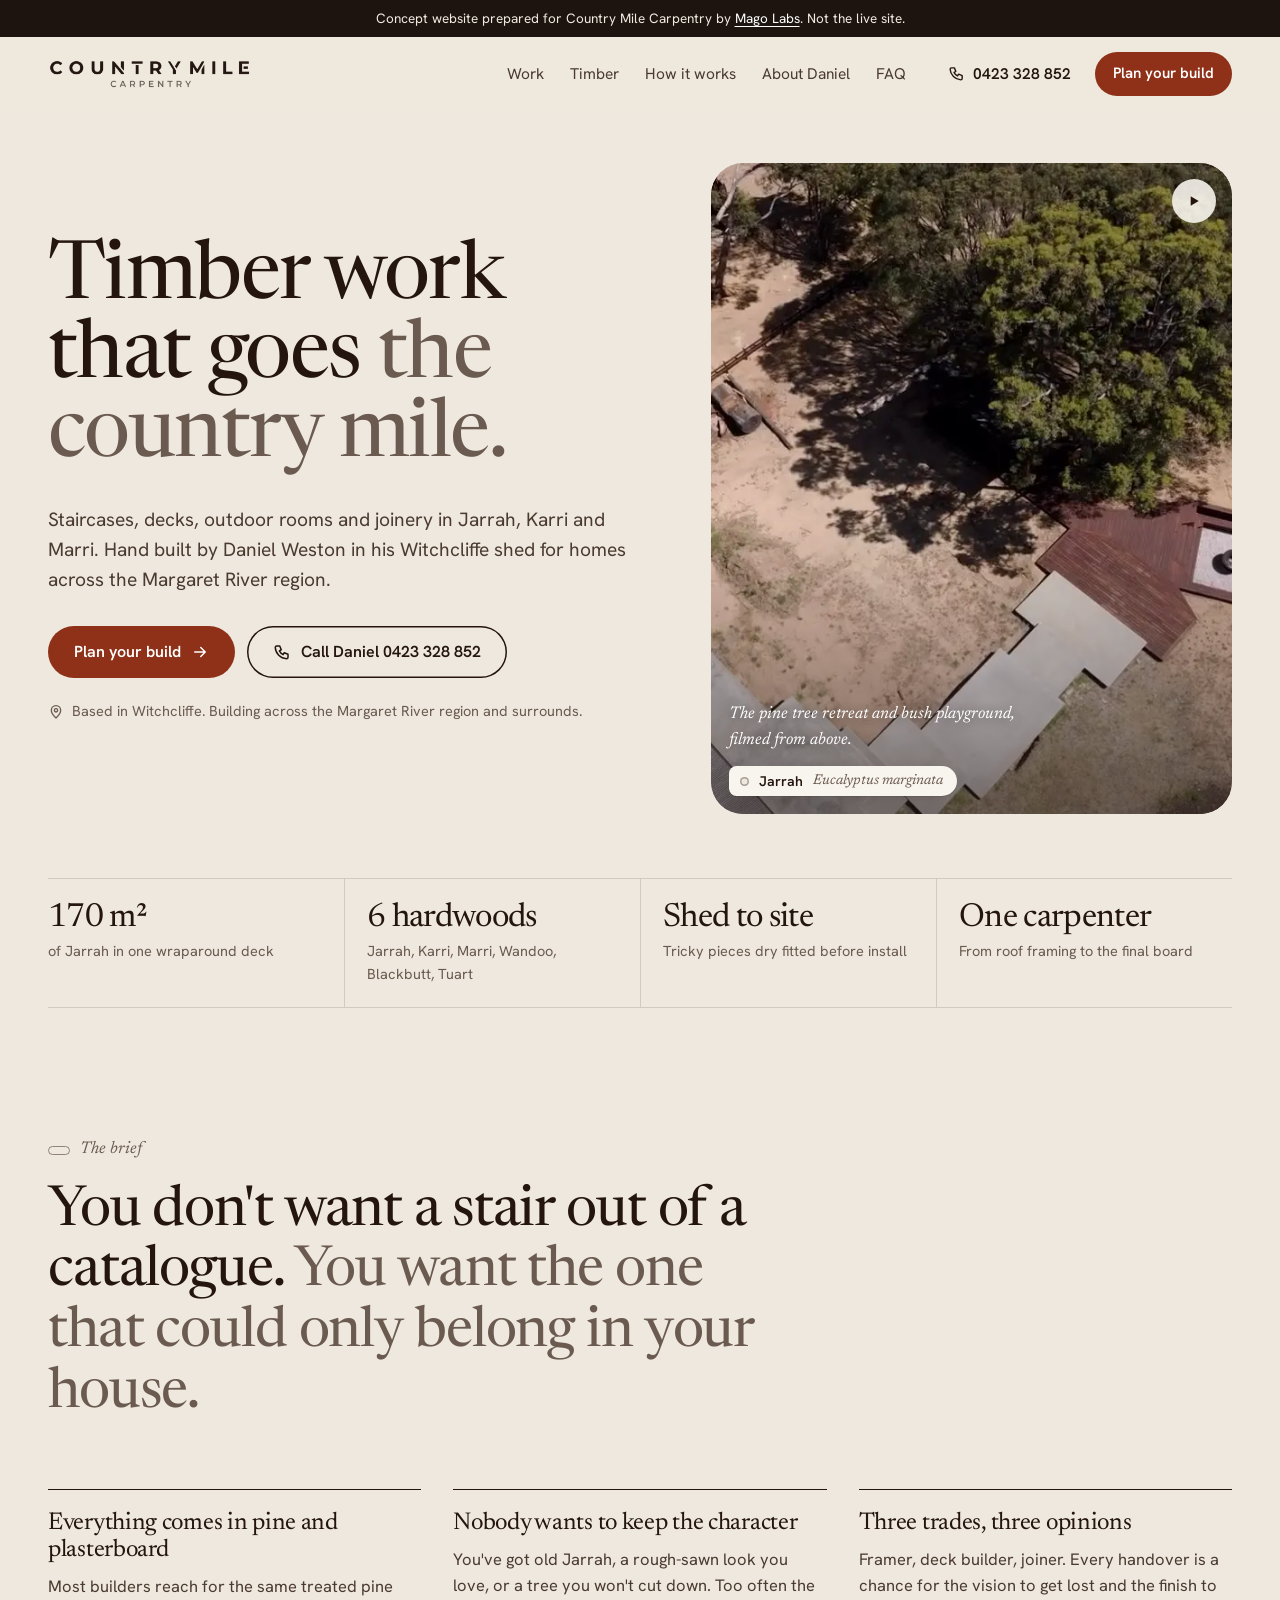
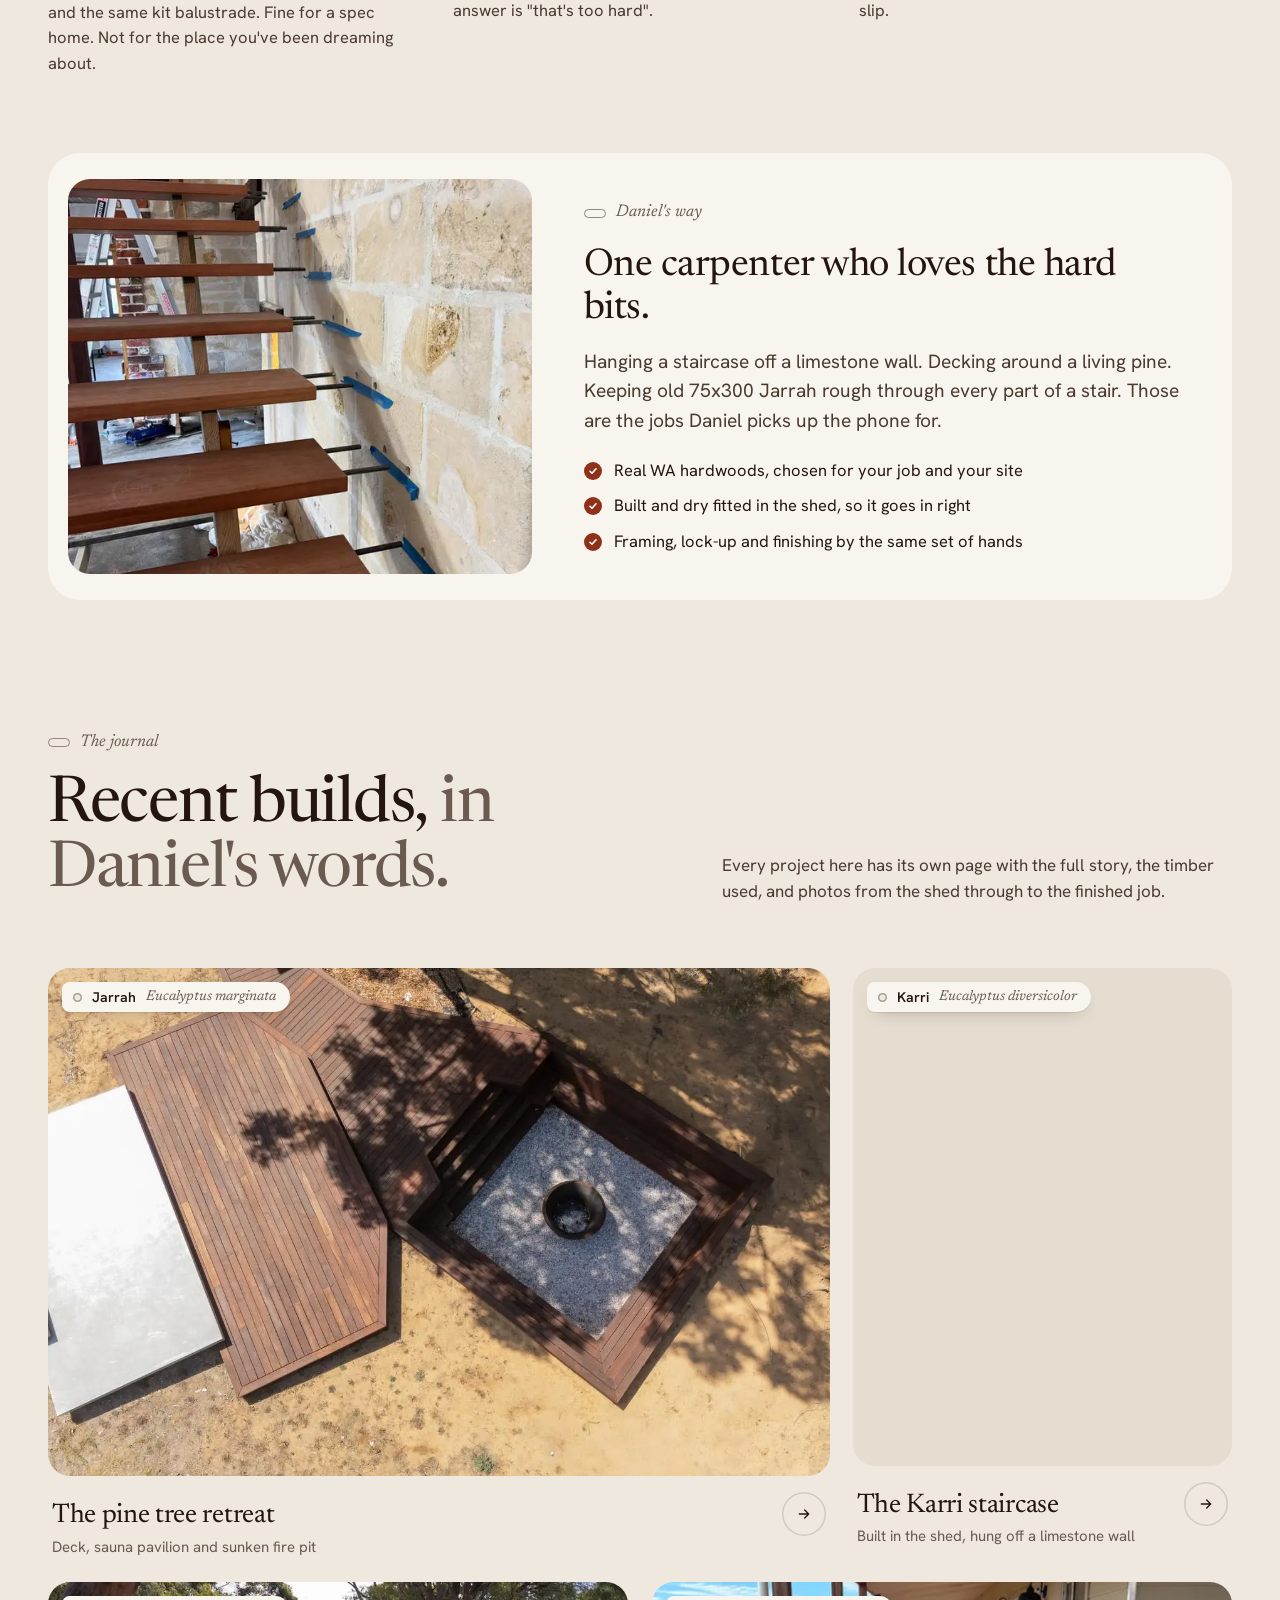
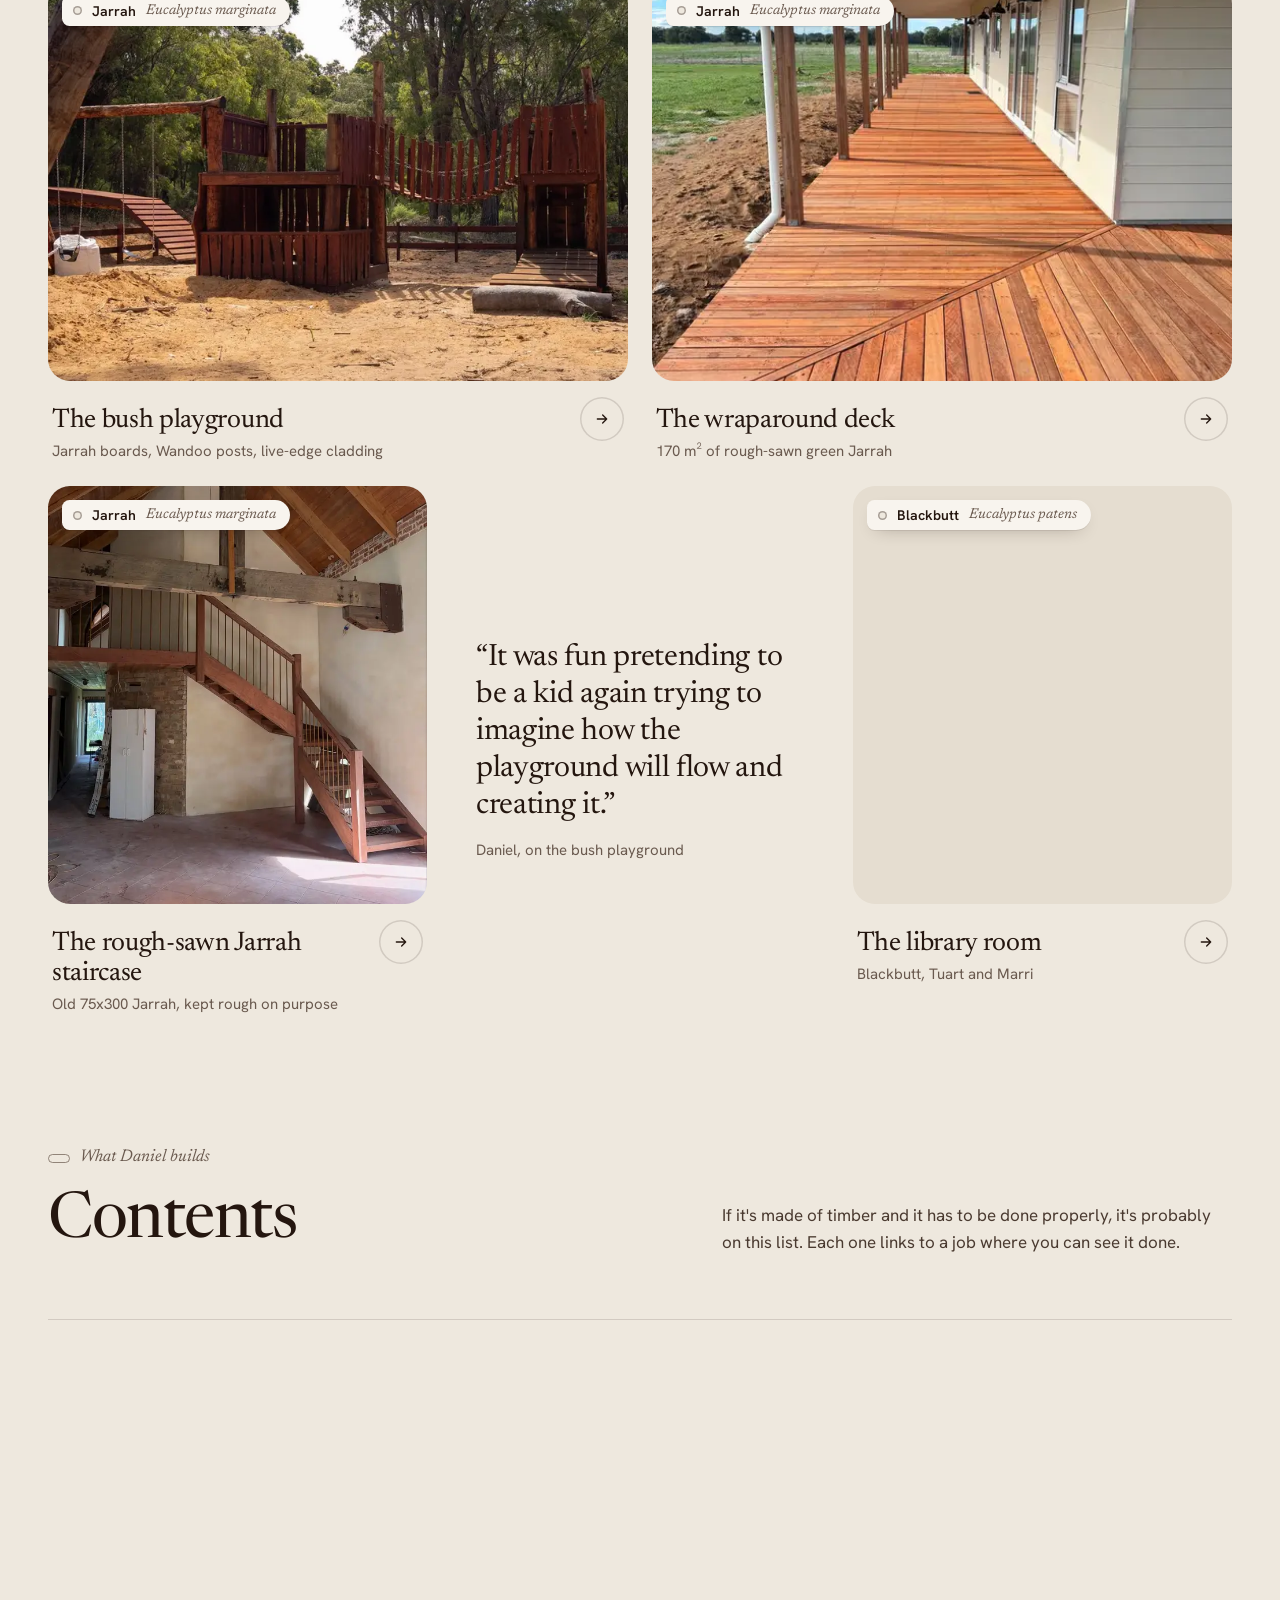
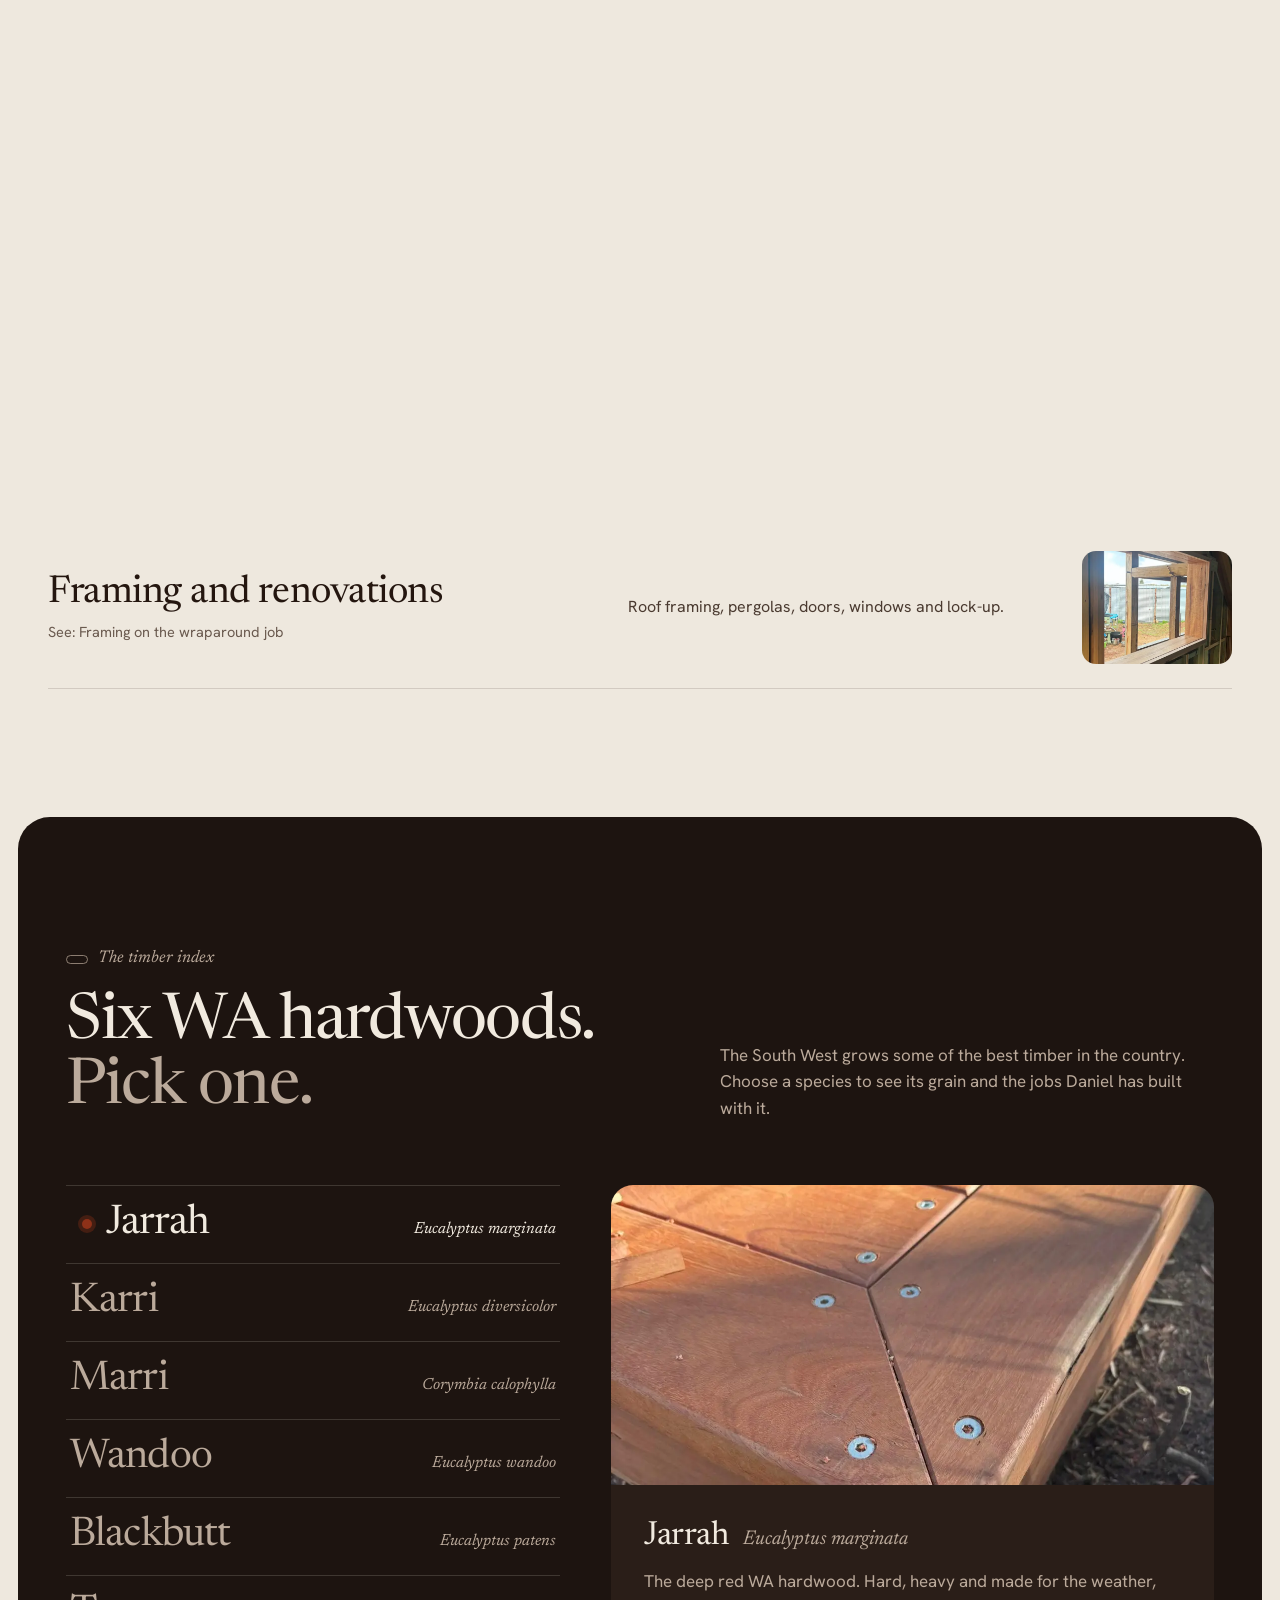
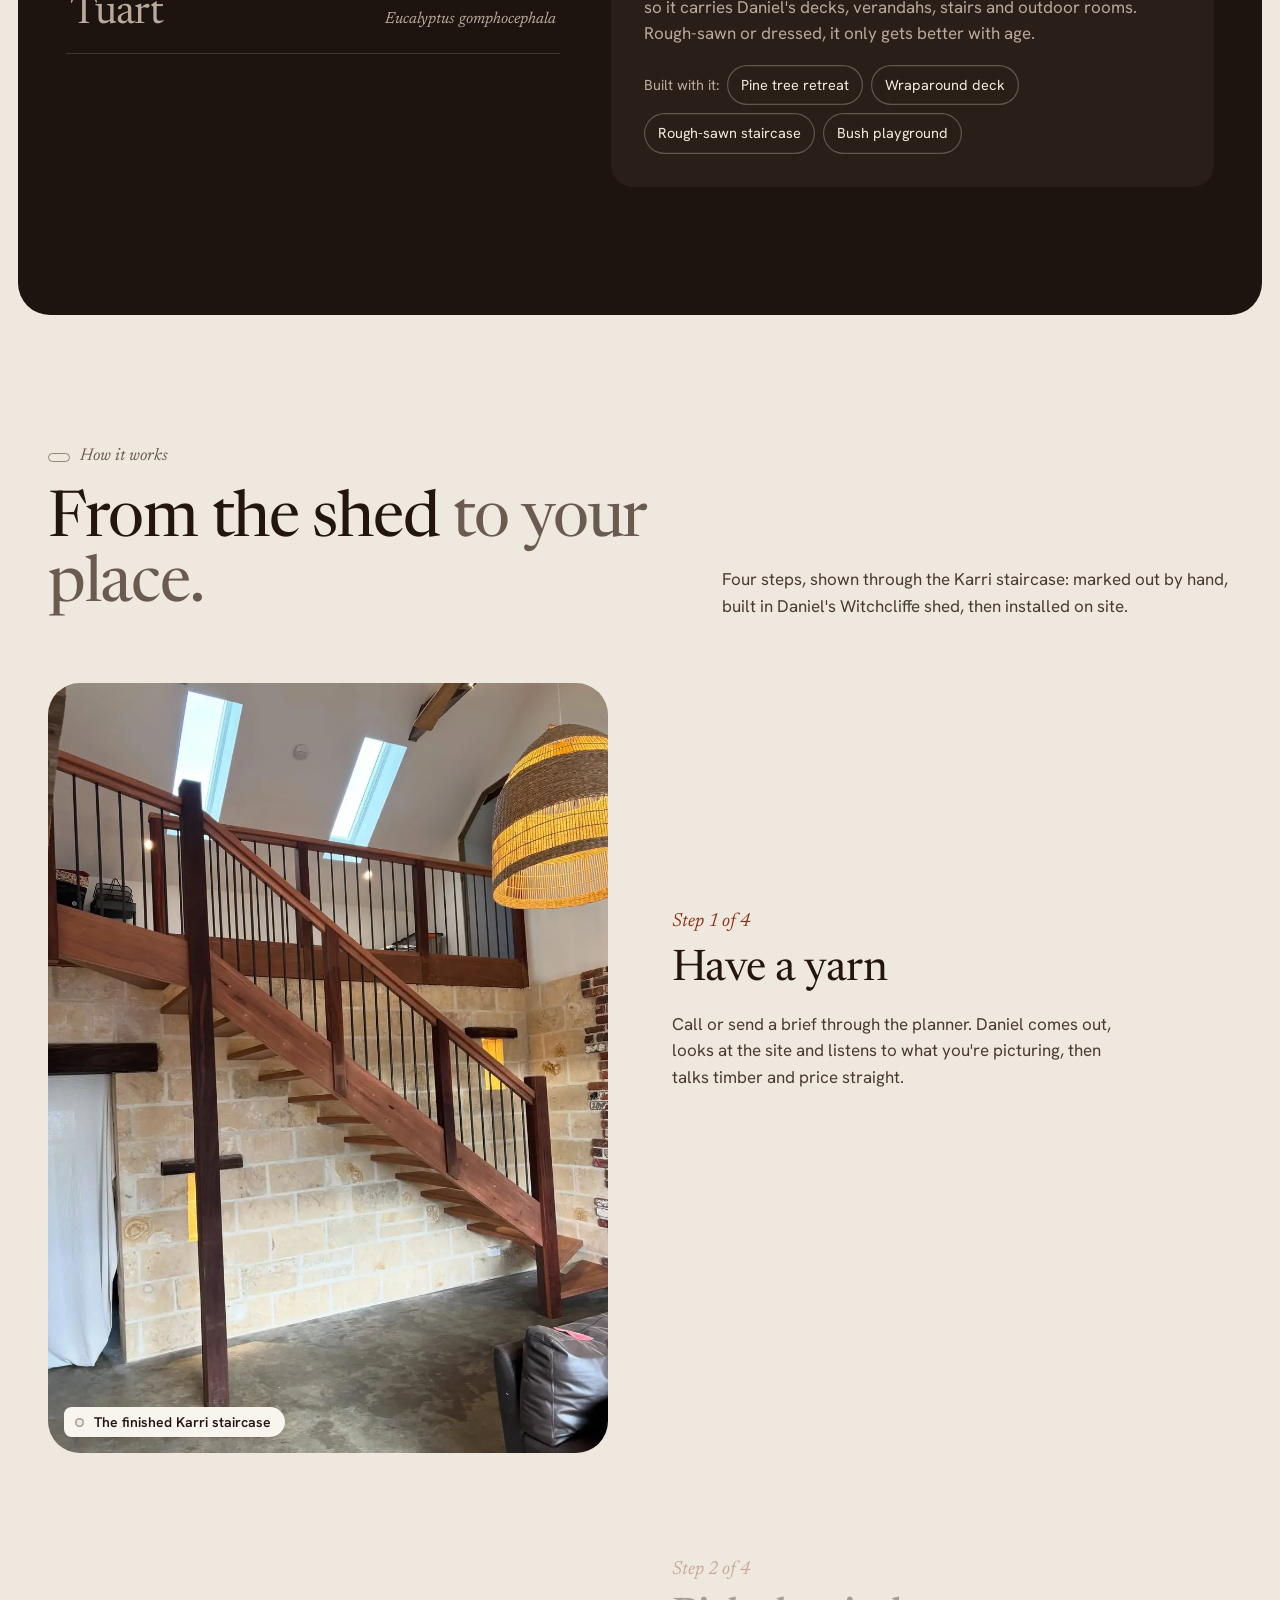
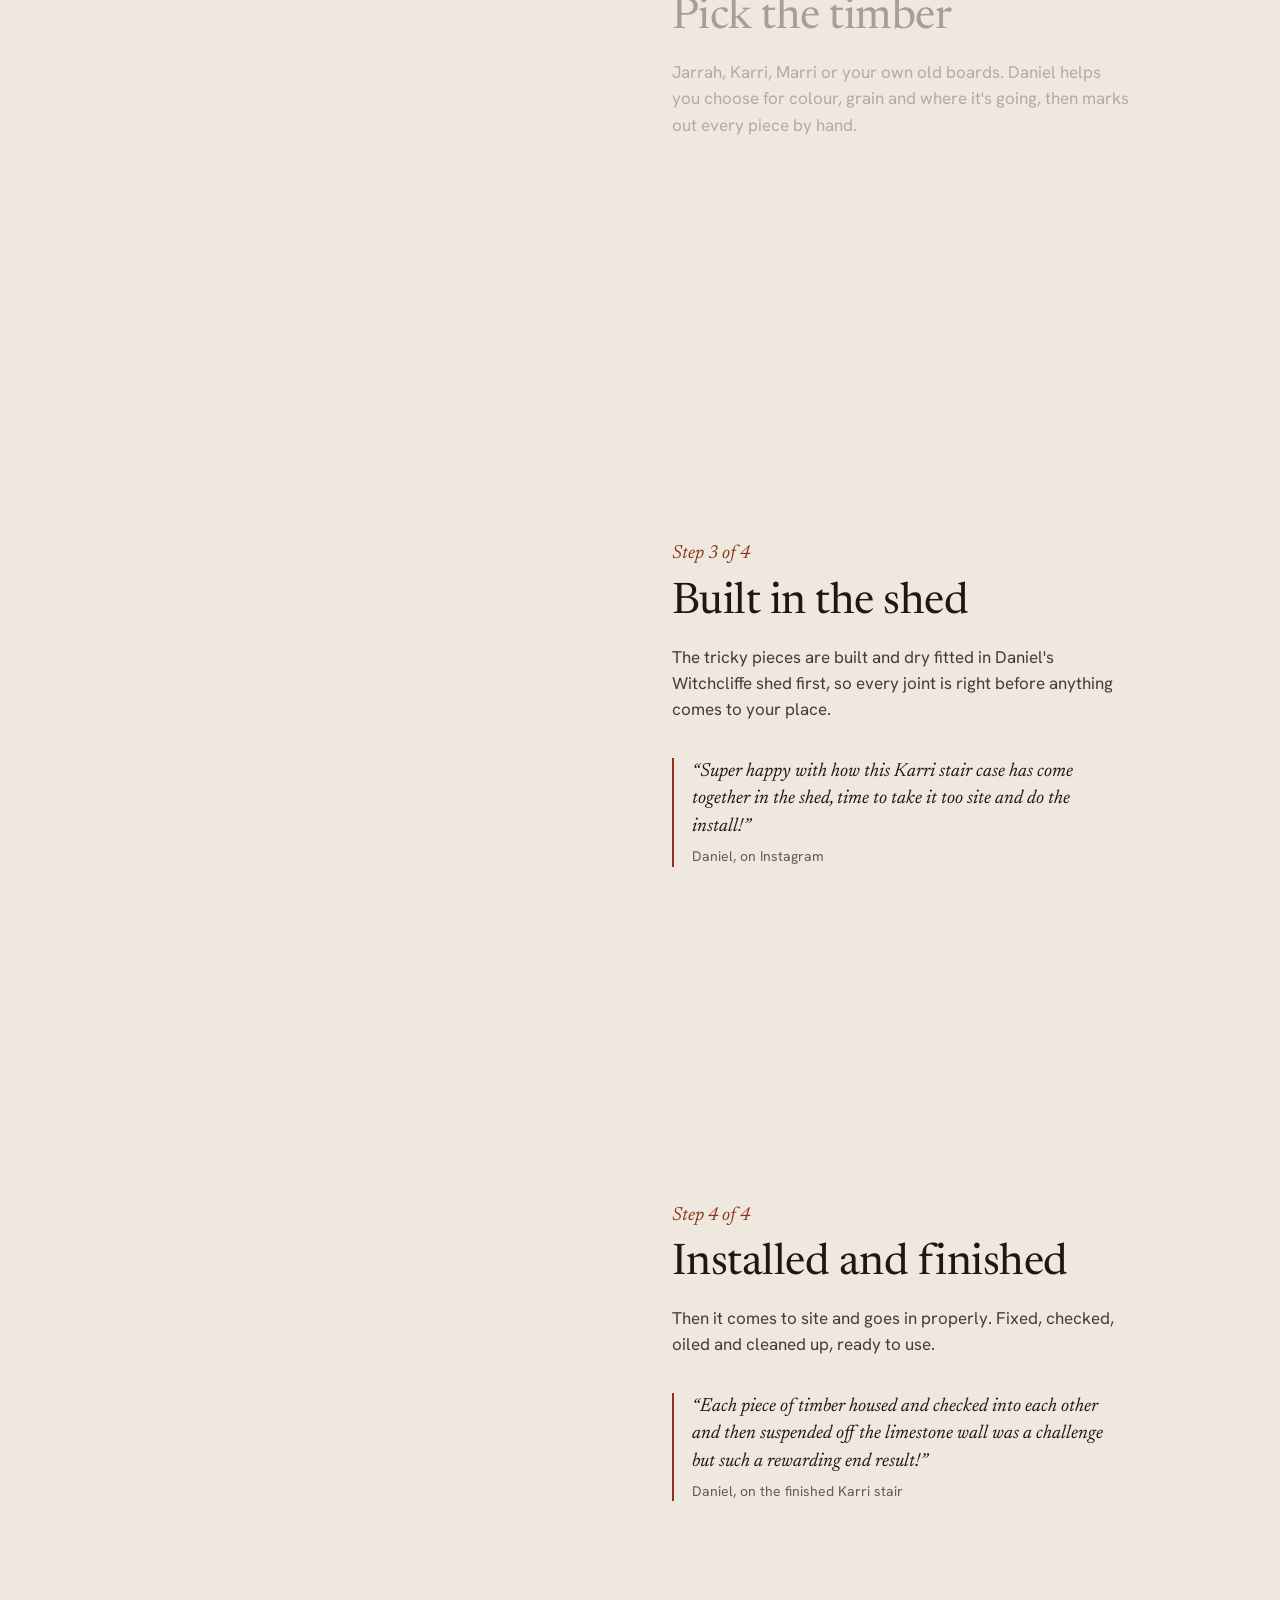
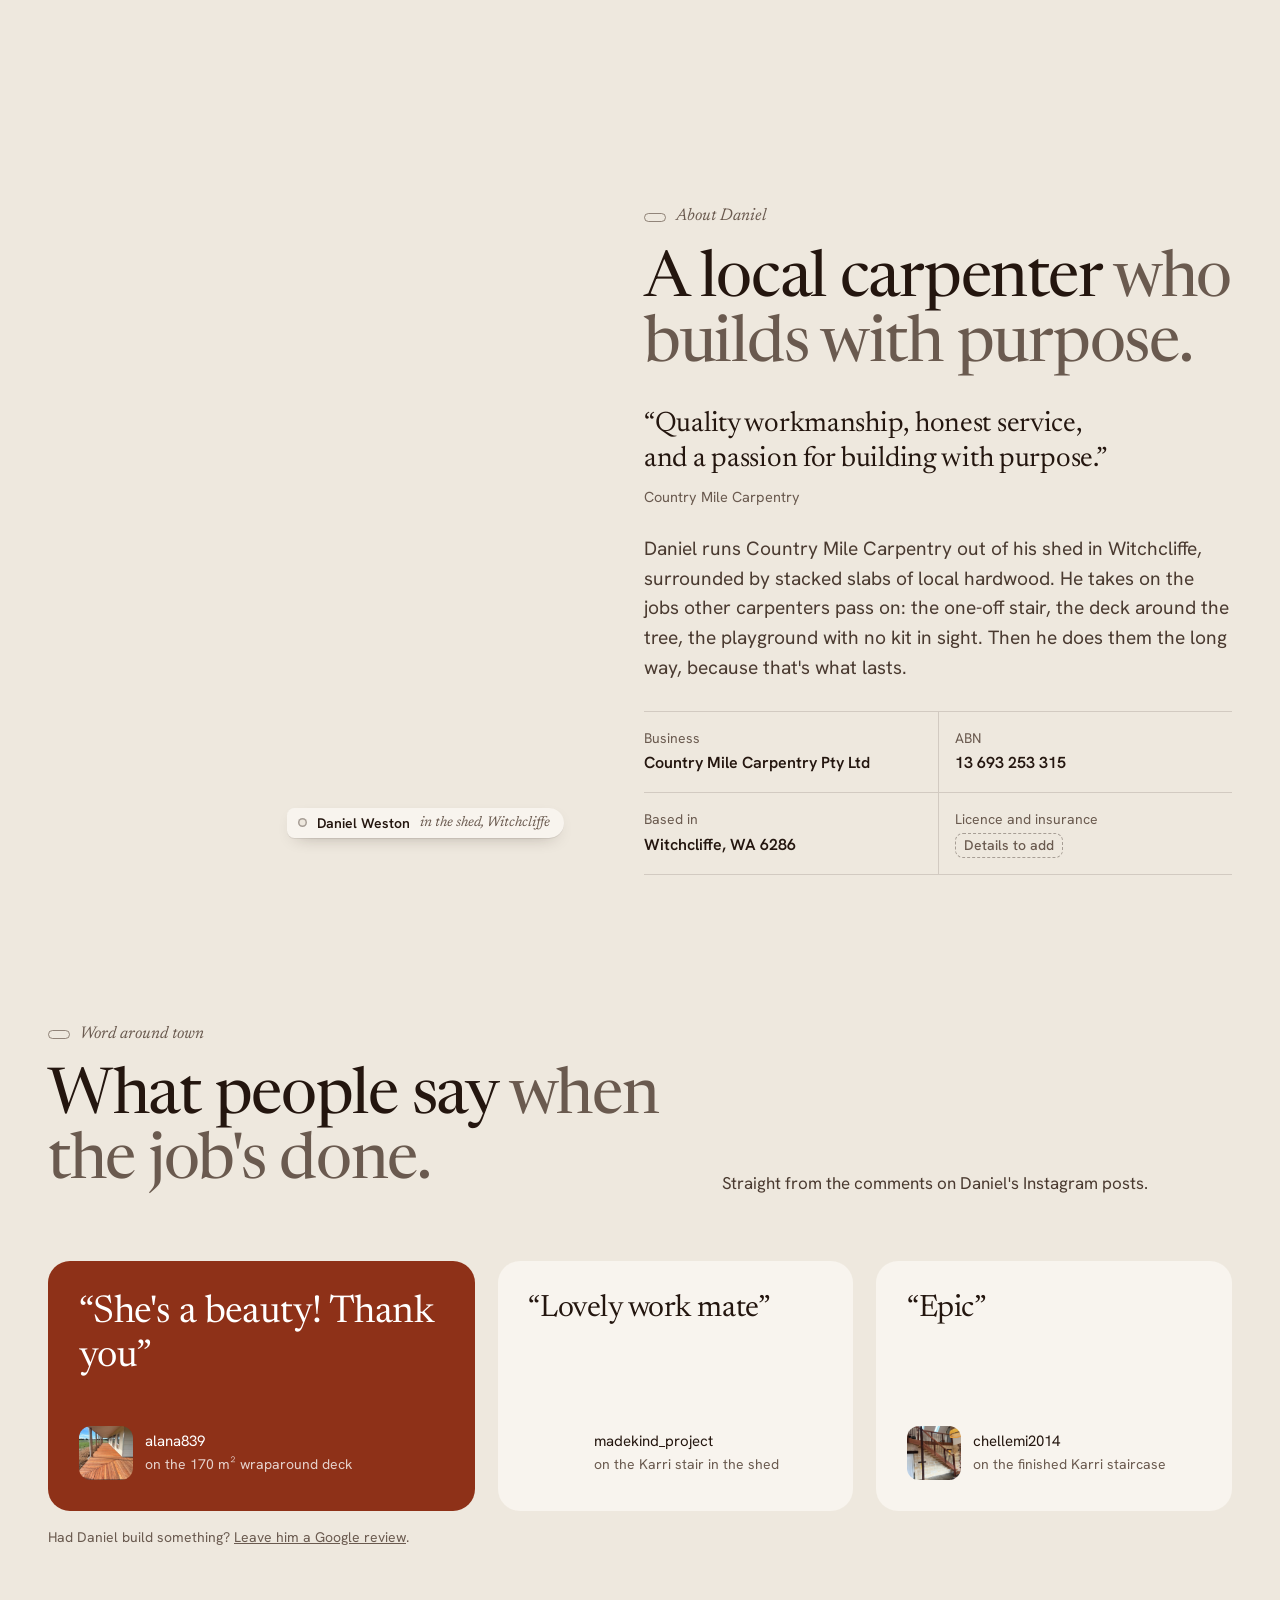
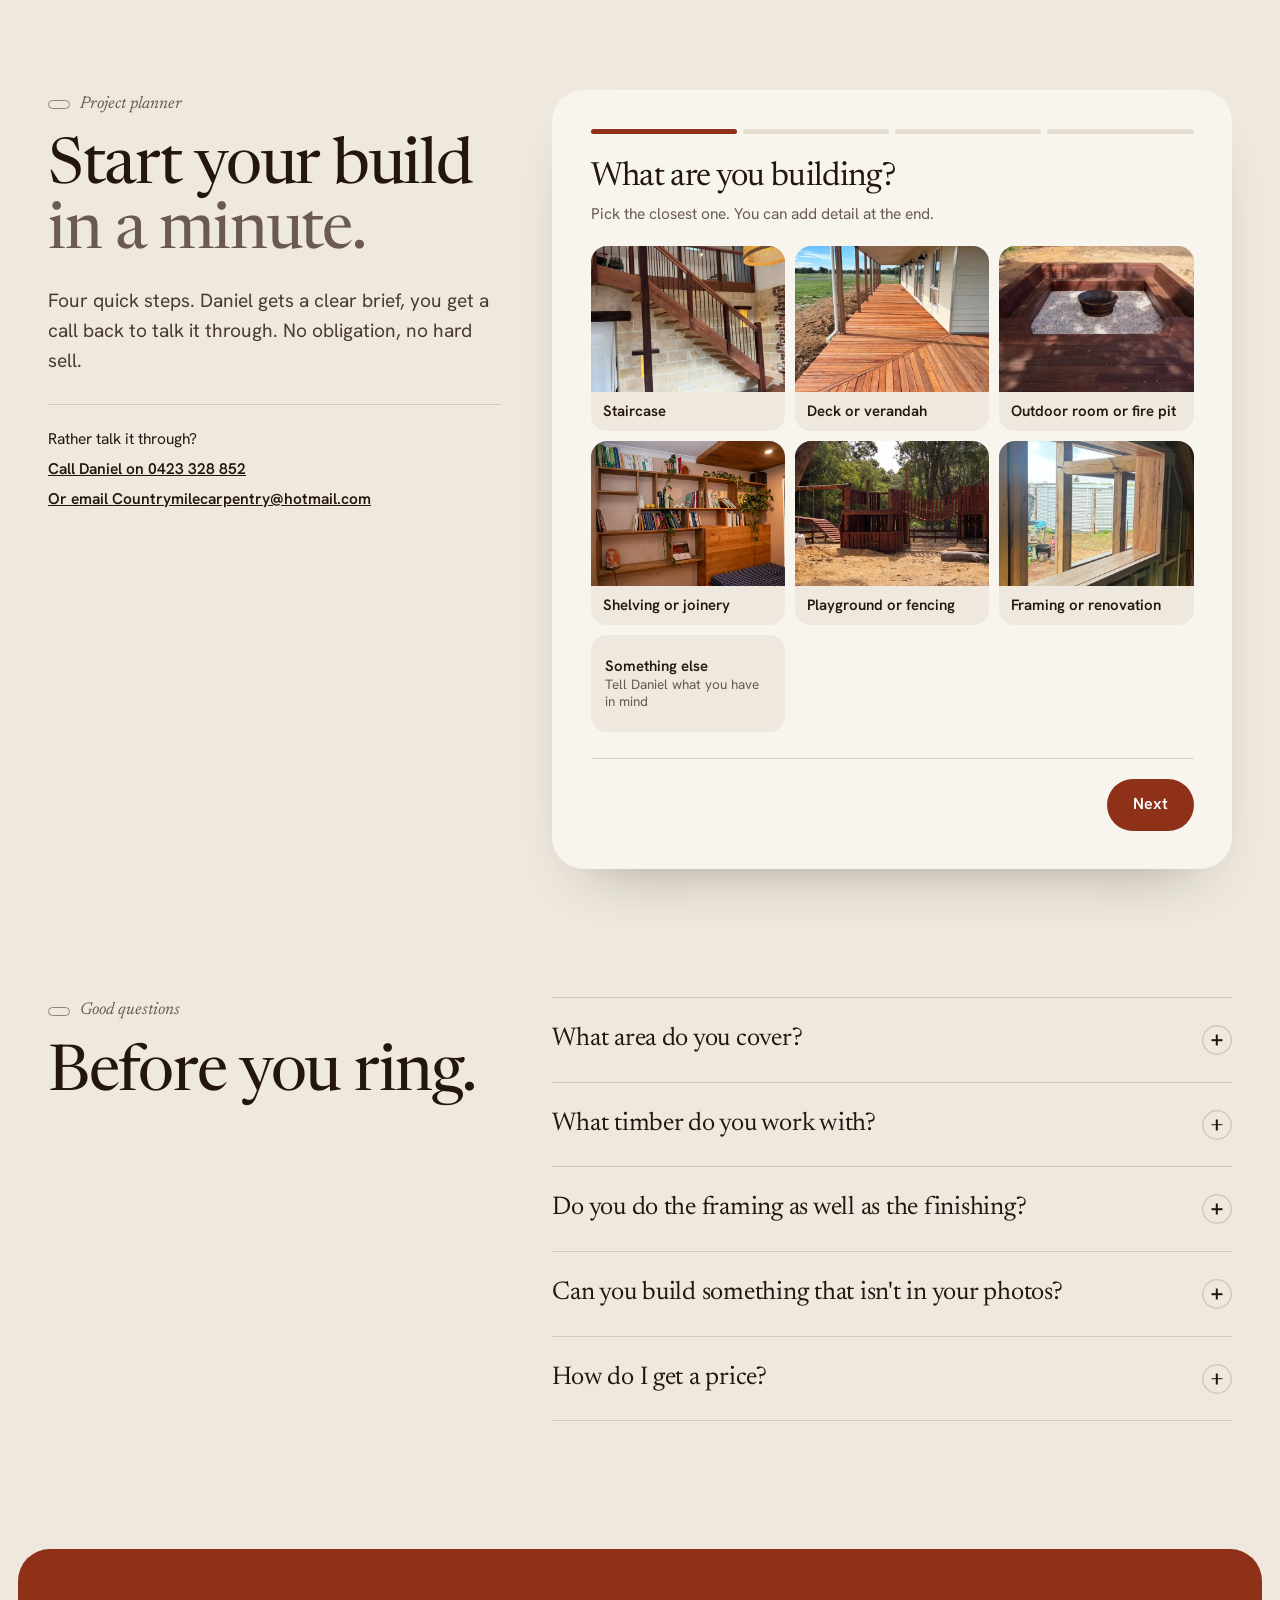
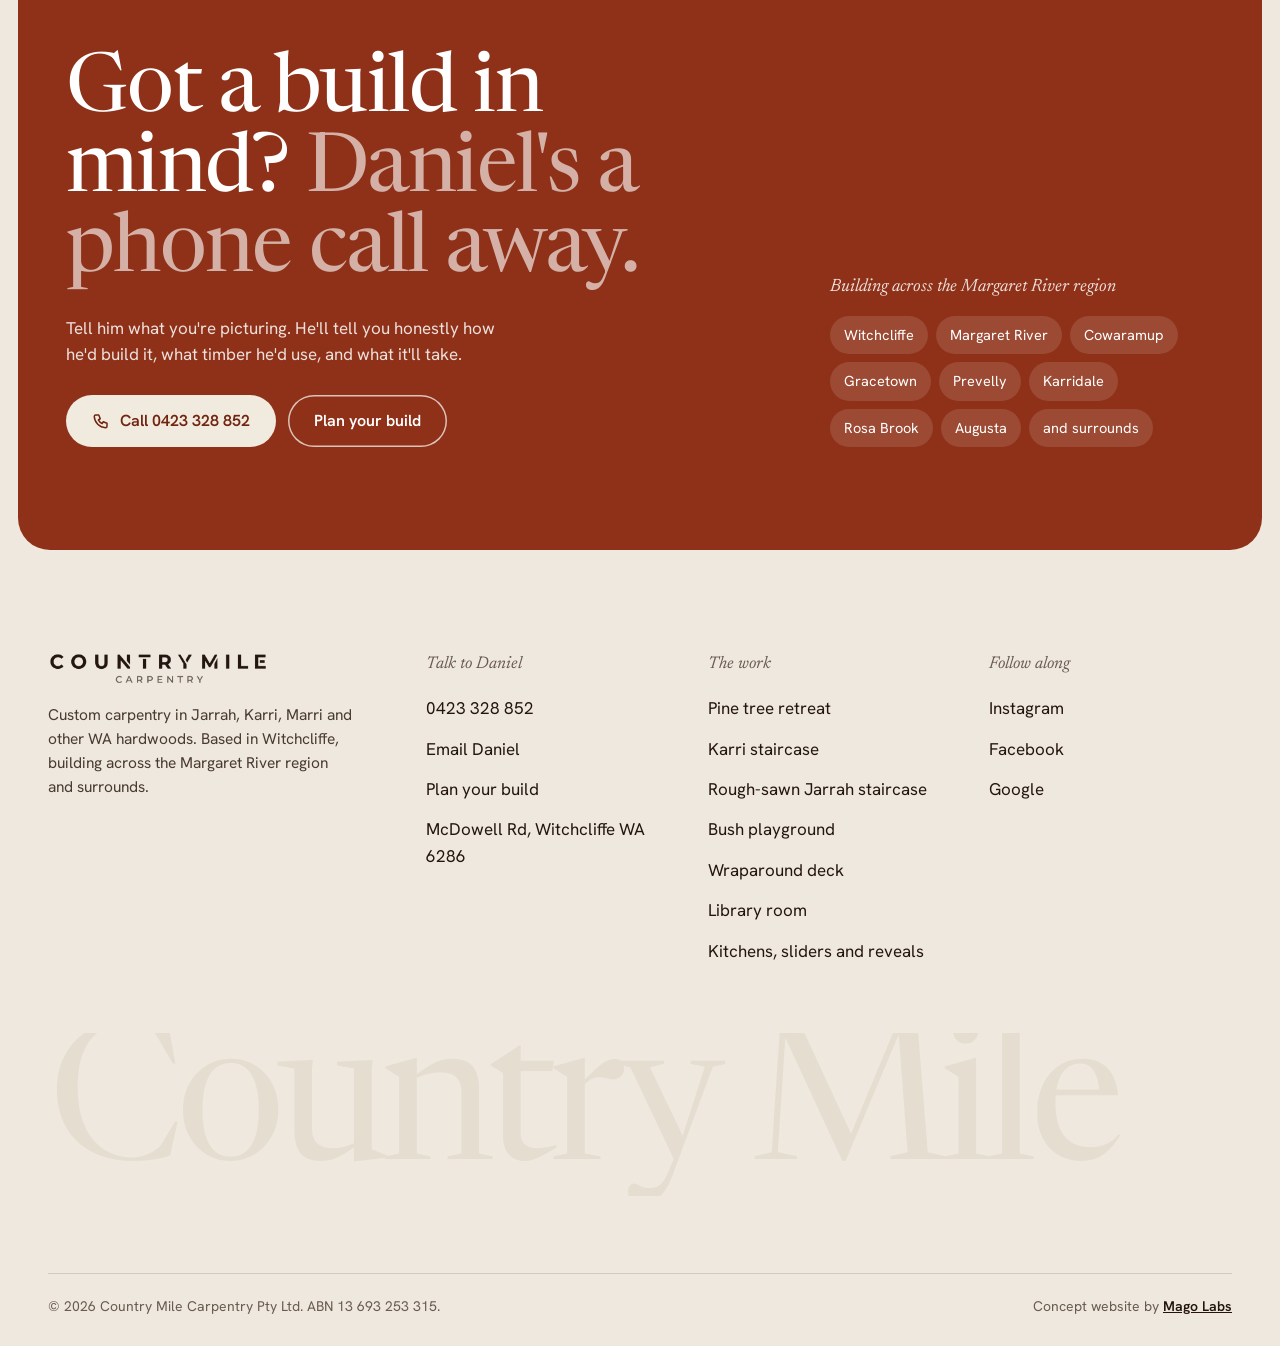
==== commit 74365f13: "Point Mago Labs banner and footer credit to trades.magolabs.in Co-Authored-By: Claude Opus 5.5 <nore" ====
--- a/index.html
+++ b/index.html
@@ -21,7 +21,7 @@
 </head>
 <body>
 <a class="sr" href="#main">Skip to content</a>
-<div class="demo-bar">Concept website prepared for Country Mile Carpentry by <a href="https://magolabs.in" target="_blank" rel="noopener">Mago Labs</a>. Not the live site.</div>
+<div class="demo-bar">Concept website prepared for Country Mile Carpentry by <a href="https://trades.magolabs.in/" target="_blank" rel="noopener">Mago Labs</a>. Not the live site.</div>
 <header class="site-head">
  <div class="wrap head-in">
   <a class="brand" href="index.html" aria-label="Country Mile Carpentry home"><img src="img/logo-dark.png" width="1436" height="212" alt="Country Mile Carpentry"></a>
@@ -356,7 +356,7 @@
   <div class="giant" aria-hidden="true">Country Mile</div>
   <div class="foot-base">
    <span>&copy; 2026 Country Mile Carpentry Pty Ltd. ABN 13 693 253 315.</span>
-   <span>Concept website by <a href="https://magolabs.in" target="_blank" rel="noopener">Mago Labs</a></span>
+   <span>Concept website by <a href="https://trades.magolabs.in/" target="_blank" rel="noopener">Mago Labs</a></span>
   </div>
  </div>
 </footer>
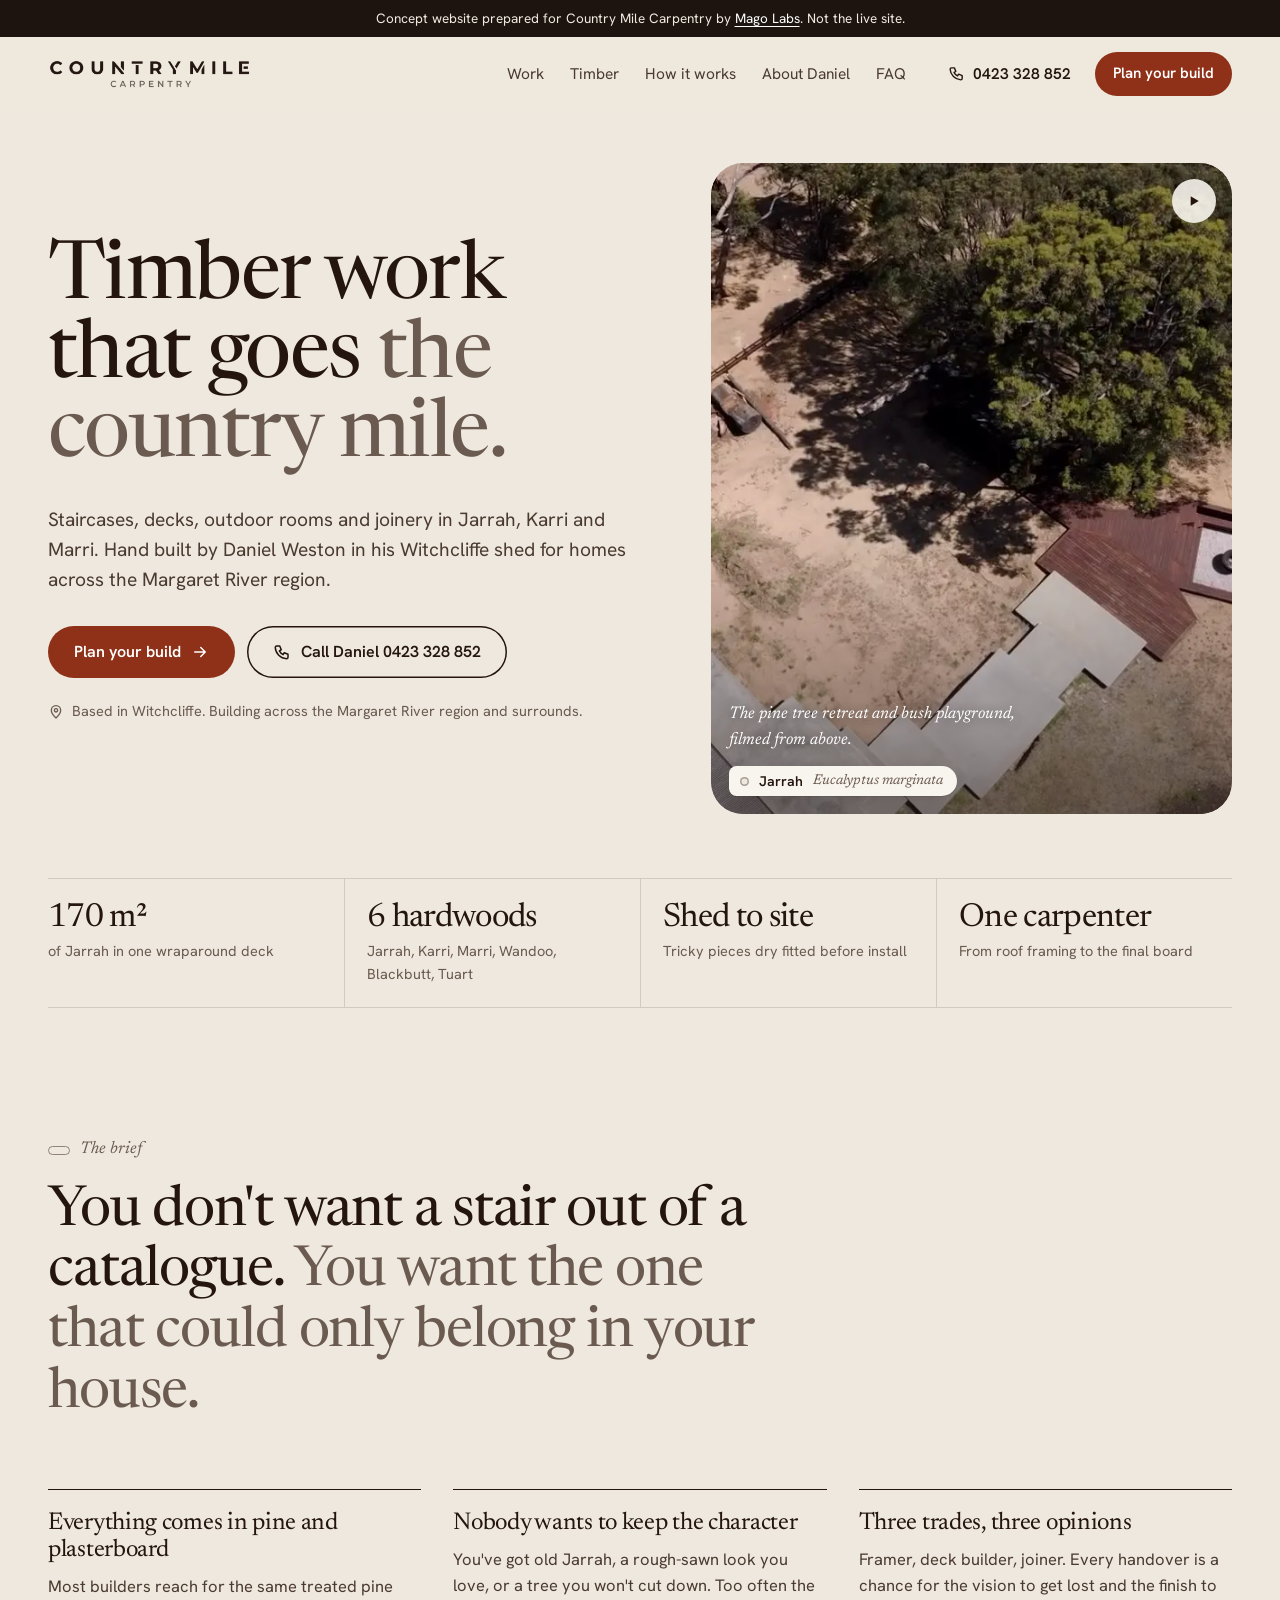
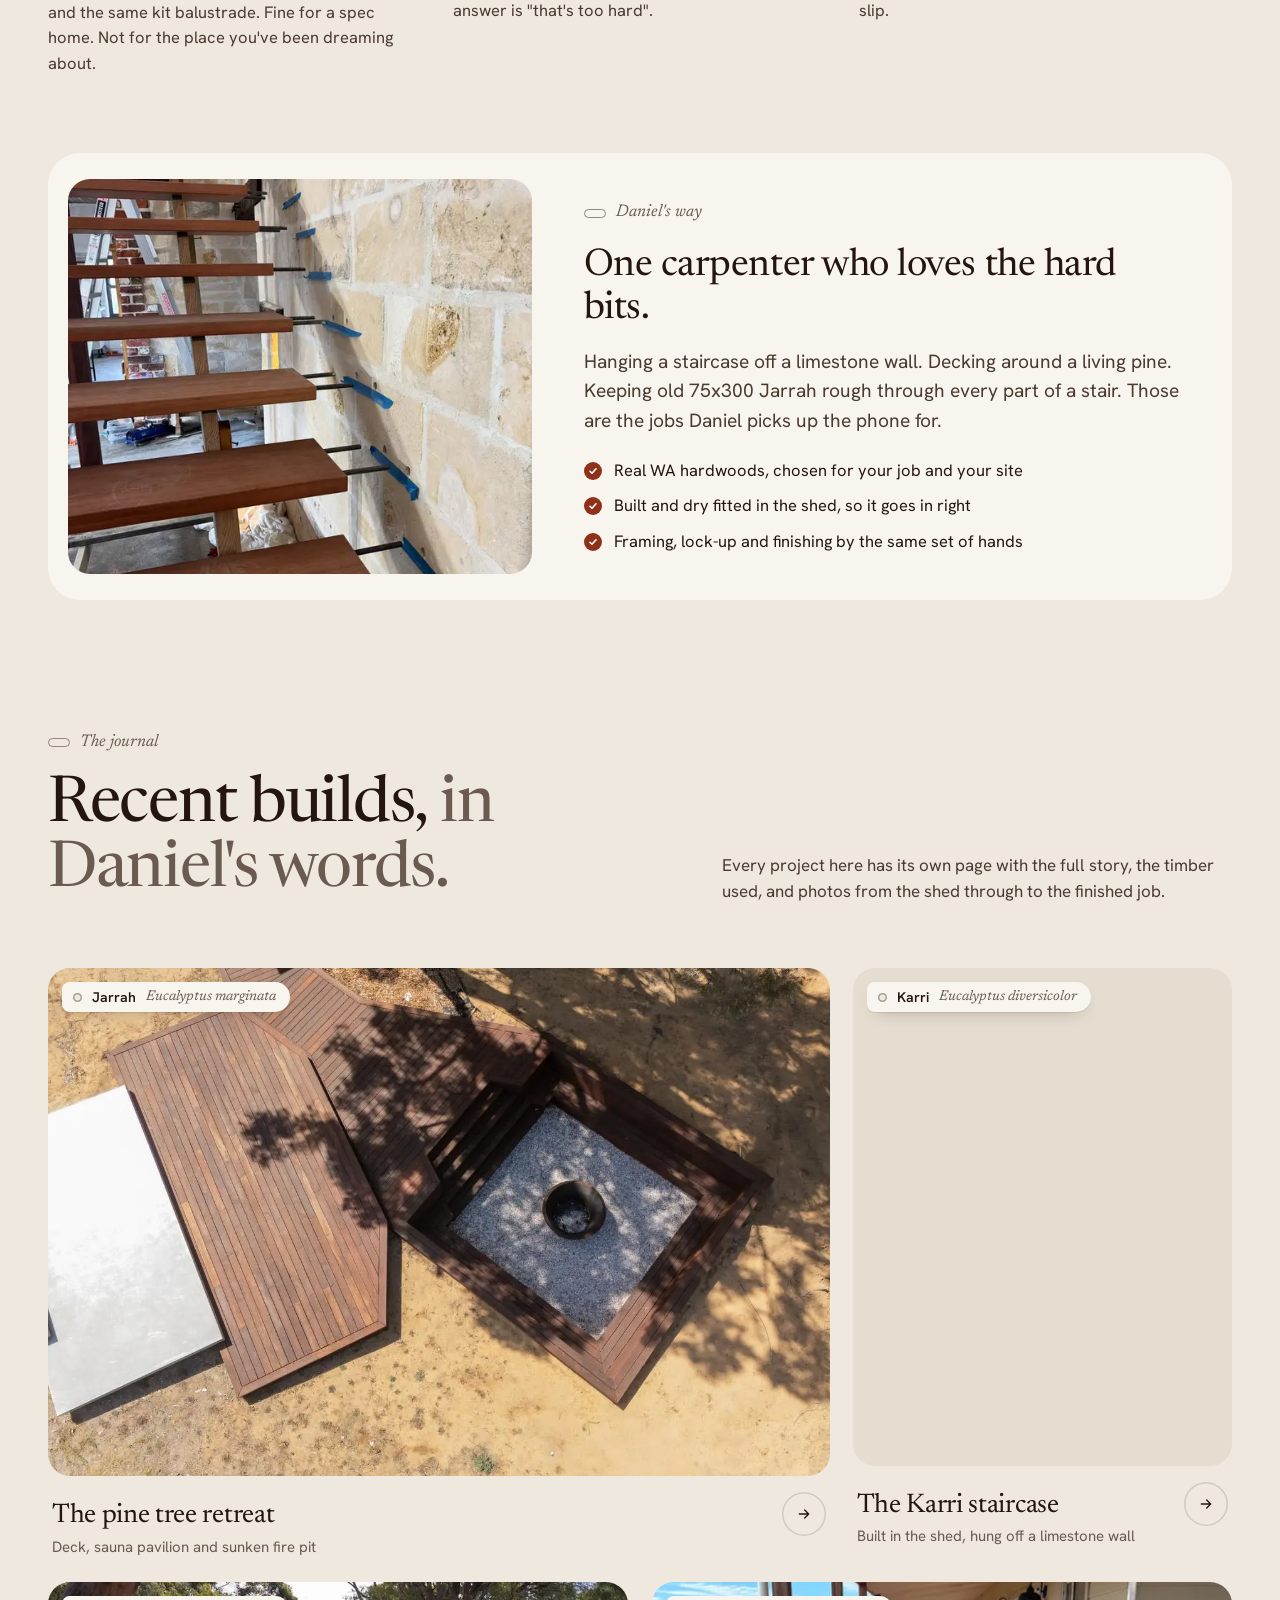
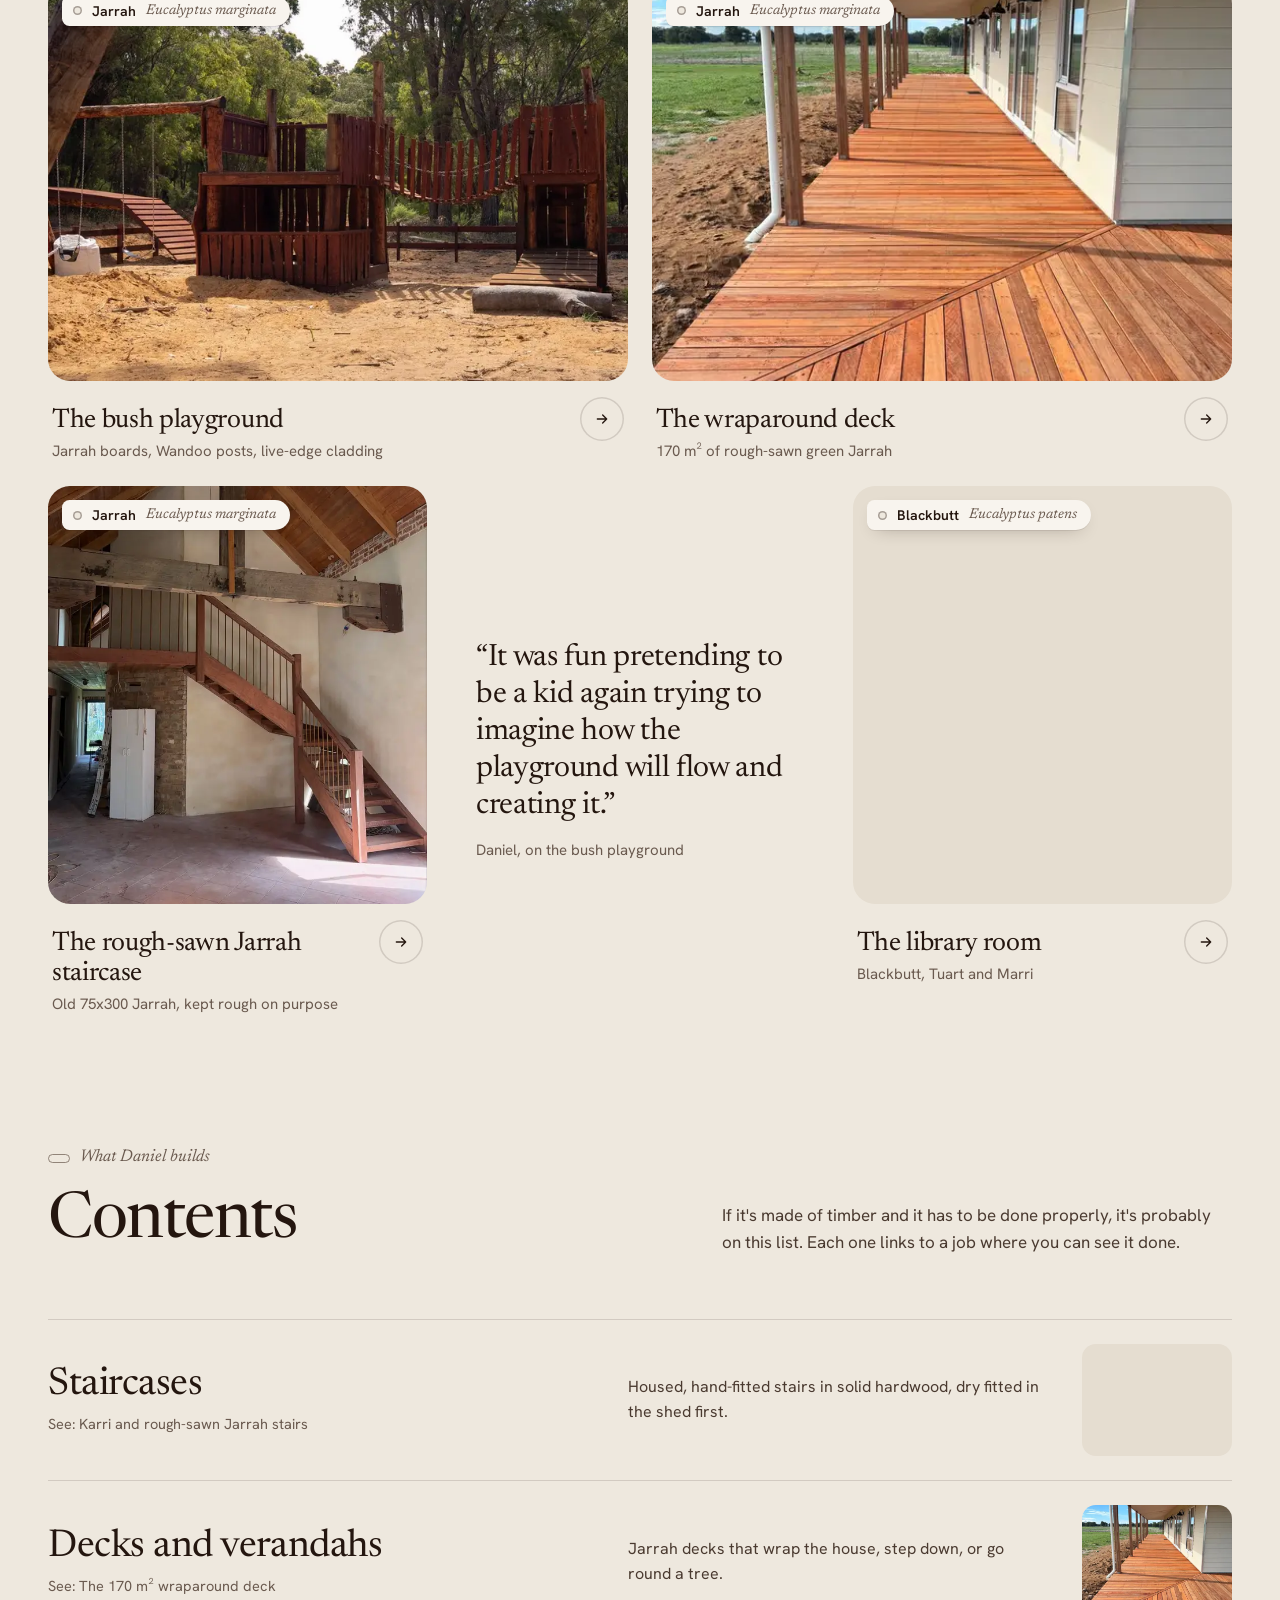
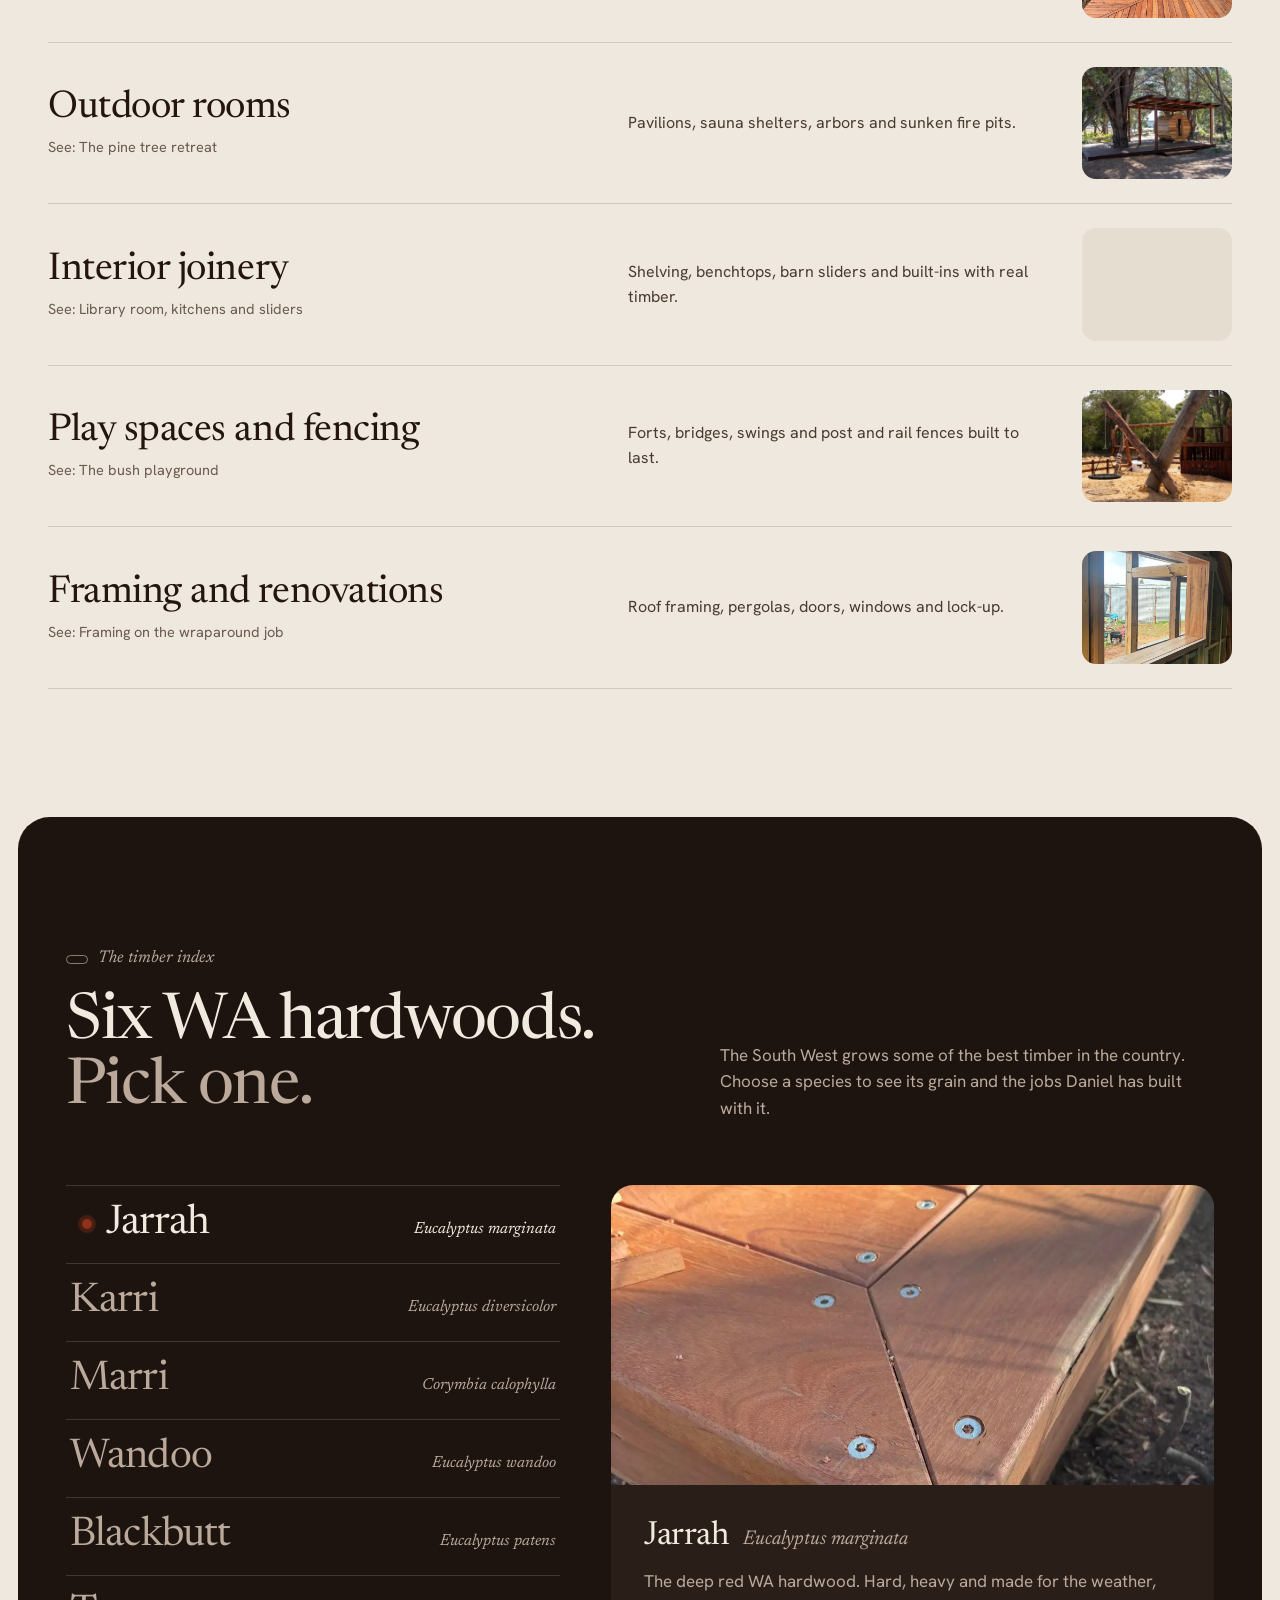
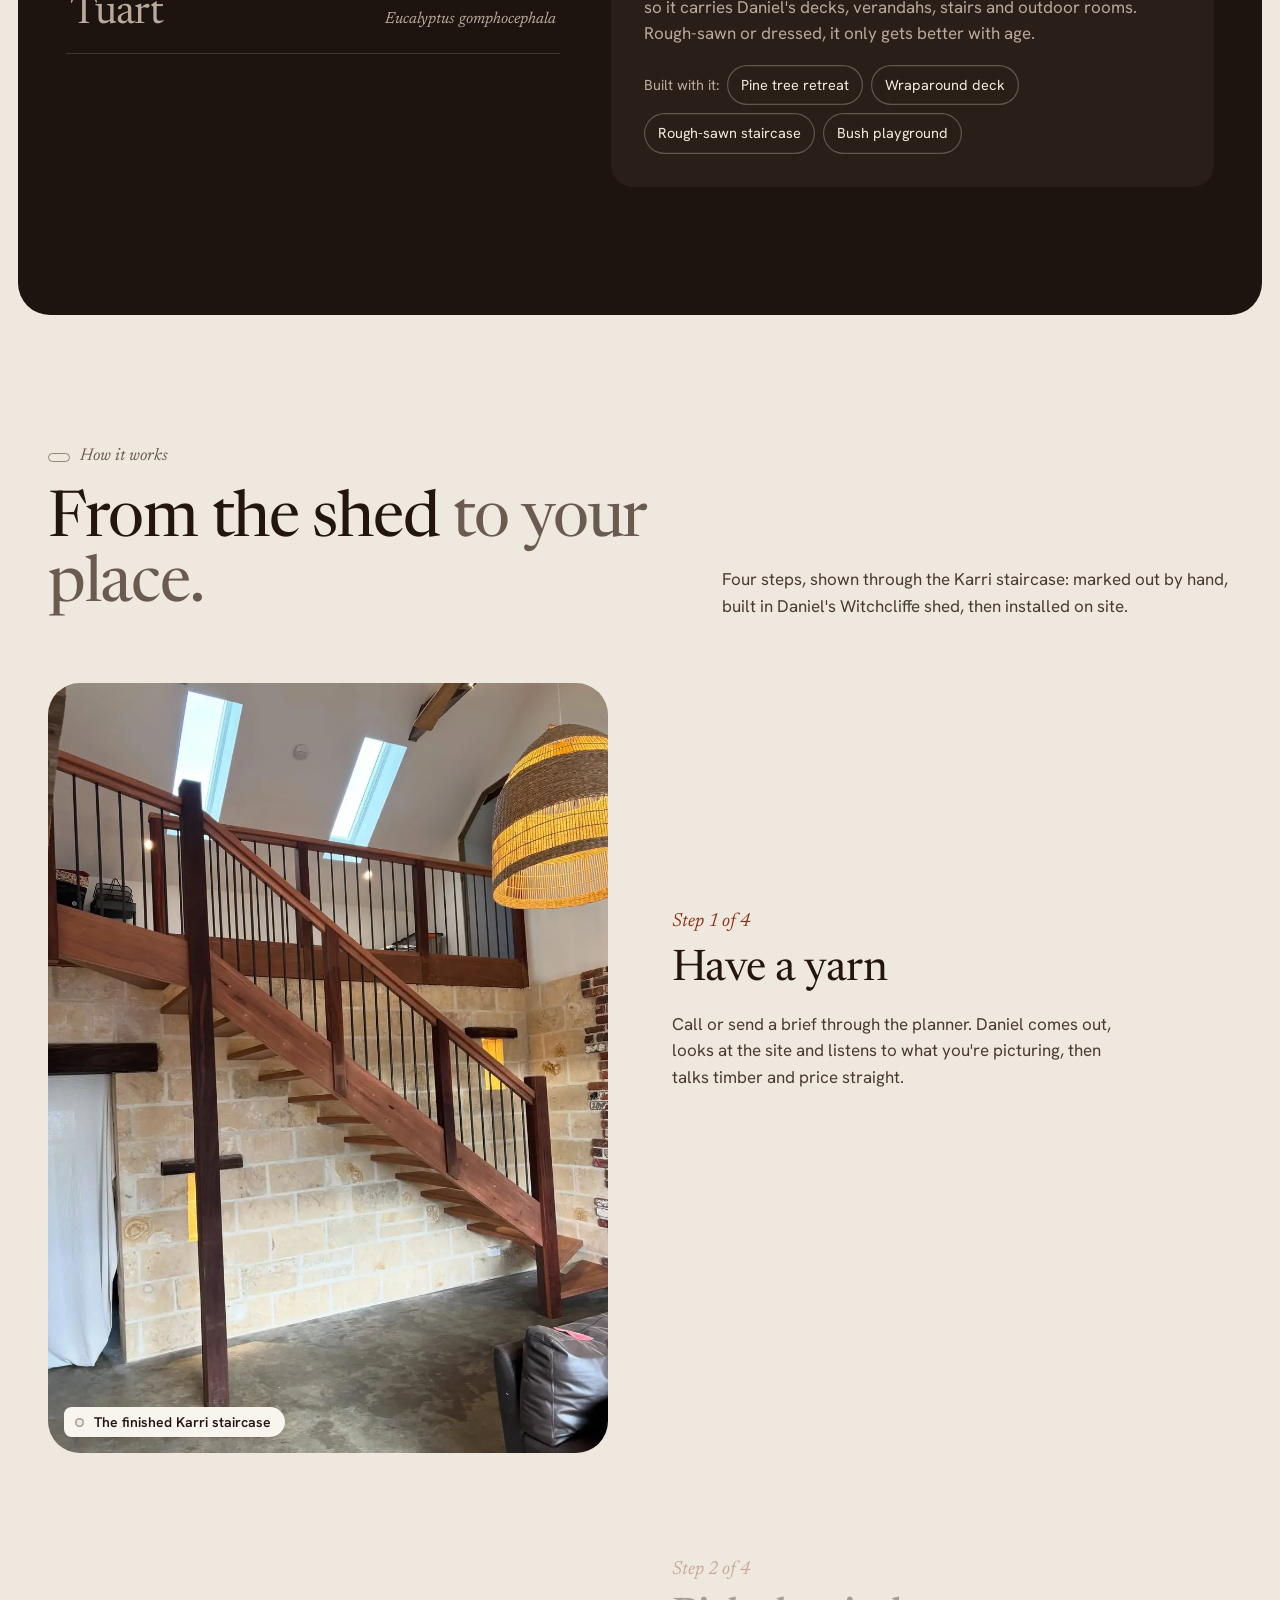
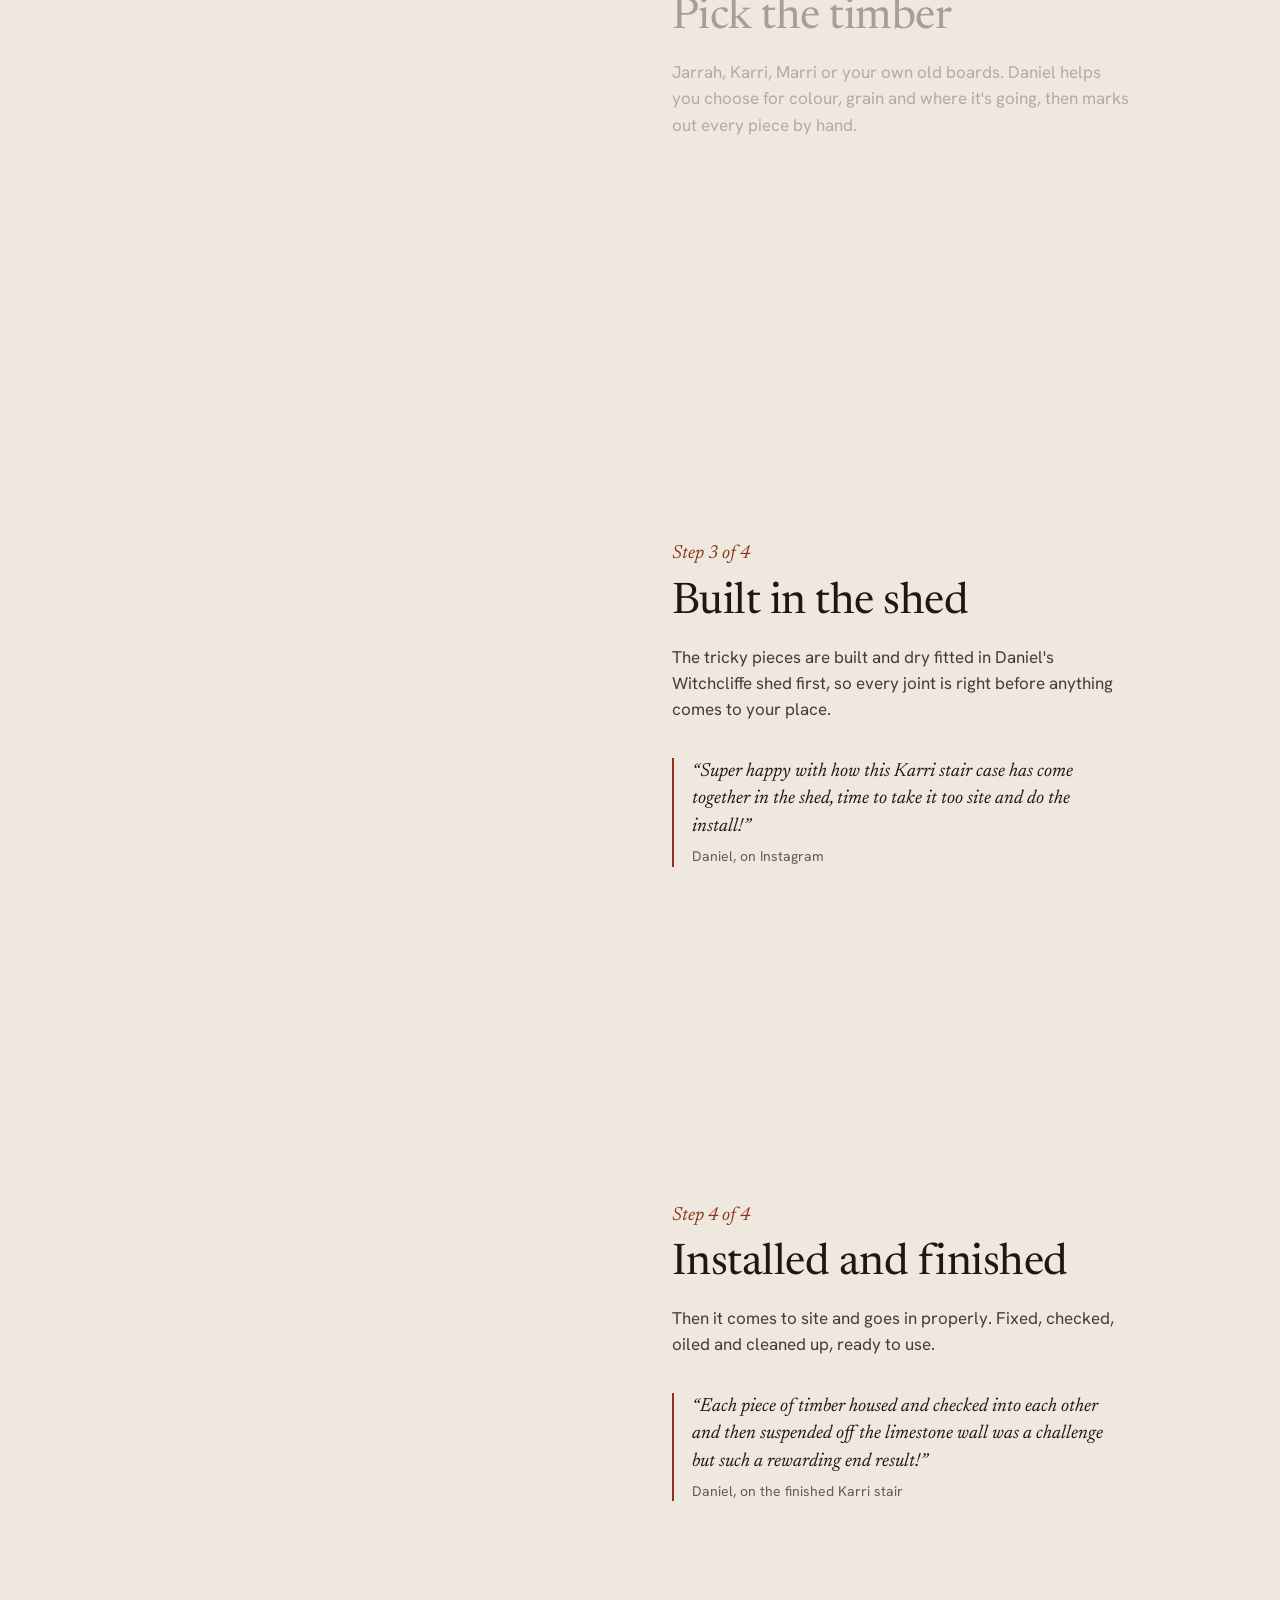
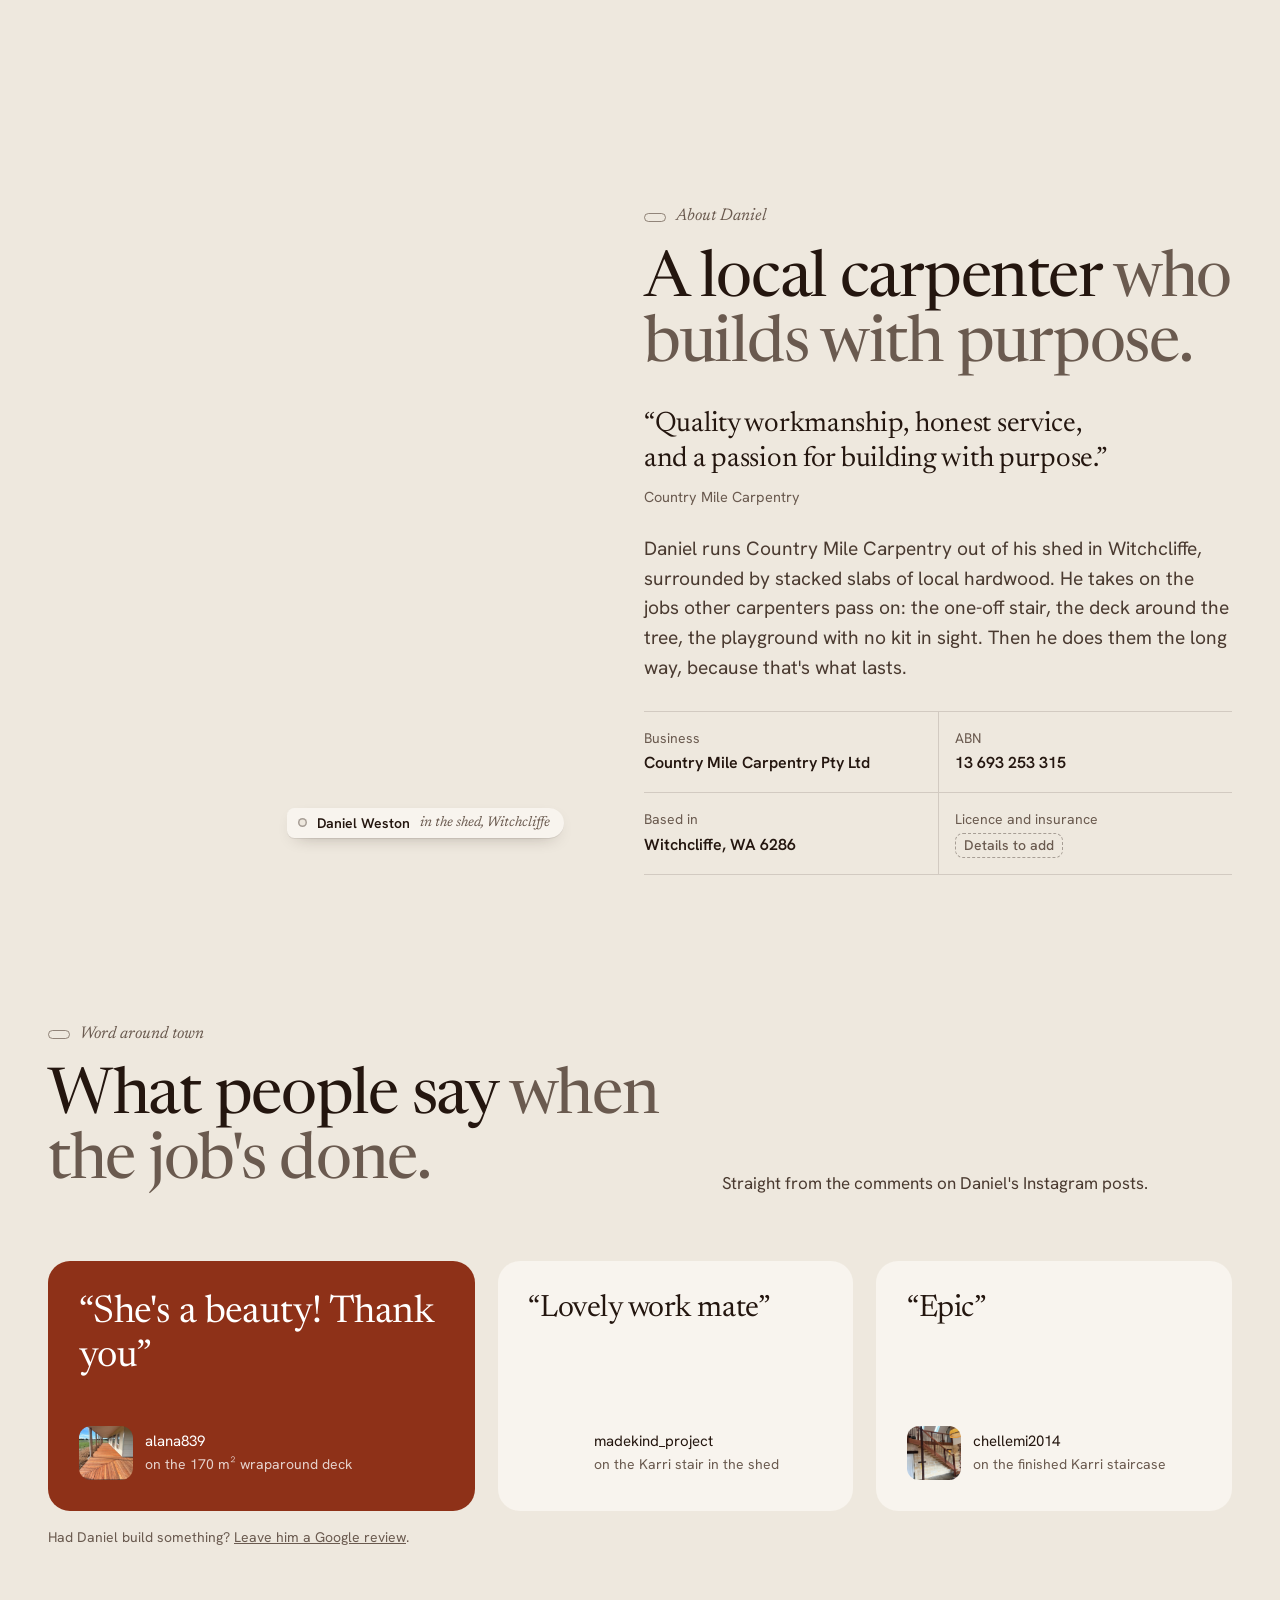
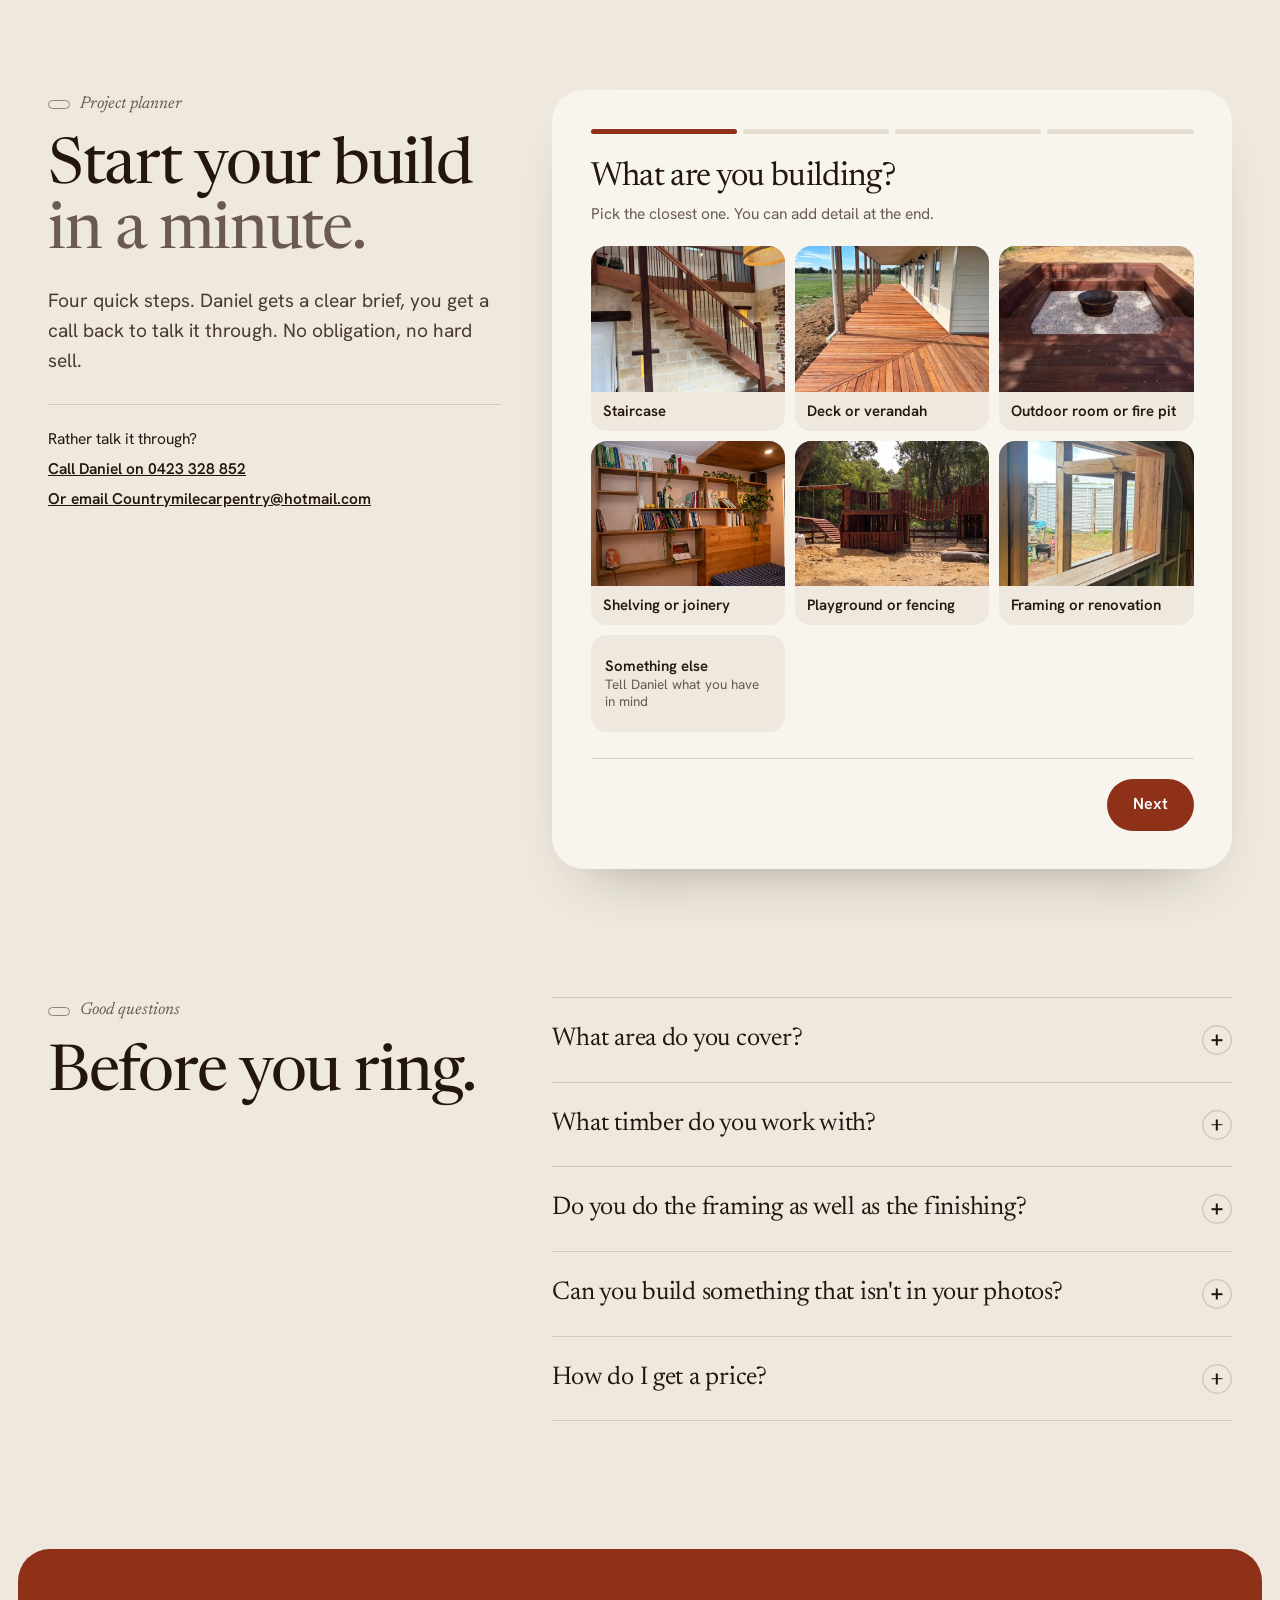
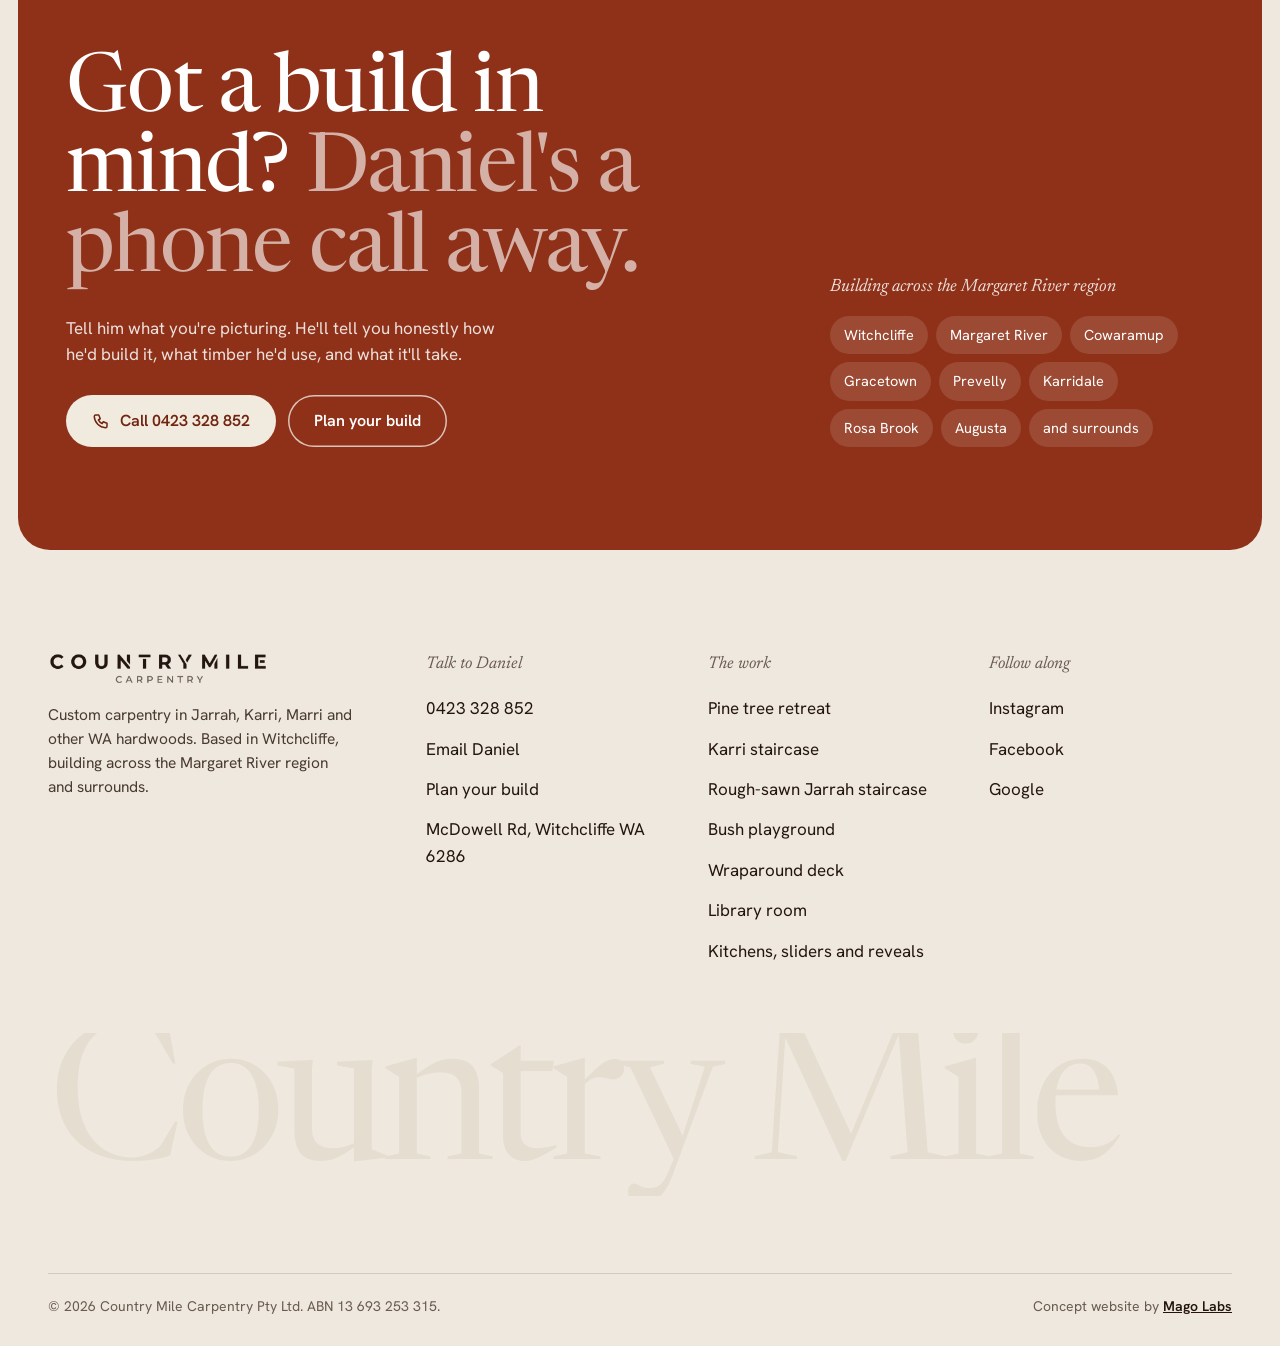
==== commit 3e43689f: "Add branded share image and full Open Graph tags for link previews Co-Authored-By: Claude Opus 5.5 <" ====
--- a/index.html
+++ b/index.html
@@ -10,14 +10,24 @@
 <meta property="og:type" content="website">
 <meta property="og:title" content="Country Mile Carpentry | Custom carpentry, stairs and decks in Margaret River">
 <meta property="og:description" content="Staircases, Jarrah decks, outdoor rooms and joinery, hand built by Daniel Weston in Witchcliffe for homes across the Margaret River region. Call 0423 328 852.">
-<meta property="og:image" content="https://countrymilecarpentry.vercel.app/img/og.jpg">
+<meta property="og:url" content="https://countrymilecarpentry.vercel.app/">
+<meta property="og:site_name" content="Country Mile Carpentry">
+<meta property="og:locale" content="en_AU">
+<meta property="og:image" content="https://countrymilecarpentry.vercel.app/img/og-card.jpg">
+<meta property="og:image:secure_url" content="https://countrymilecarpentry.vercel.app/img/og-card.jpg">
+<meta property="og:image:type" content="image/jpeg">
+<meta property="og:image:width" content="1200">
+<meta property="og:image:height" content="630">
+<meta property="og:image:alt" content="Country Mile Carpentry: Jarrah sauna pavilion under an old pine, Margaret River region">
+<meta name="twitter:card" content="summary_large_image">
+<meta name="twitter:image" content="https://countrymilecarpentry.vercel.app/img/og-card.jpg">
 <meta name="theme-color" content="#EEE8DE">
 <link rel="icon" href="favicon.svg" type="image/svg+xml">
 <link rel="preload" href="fonts/newsreader.woff2" as="font" type="font/woff2" crossorigin>
 <link rel="preload" href="fonts/hanken.woff2" as="font" type="font/woff2" crossorigin>
 <link rel="stylesheet" href="styles.css">
 <script>document.documentElement.classList.add('js')</script>
-<link rel="preload" as="image" href="video/poster.webp"><script type="application/ld+json">{"@context": "https://schema.org", "@type": "HomeAndConstructionBusiness", "name": "Country Mile Carpentry", "legalName": "Country Mile Carpentry Pty Ltd", "description": "Custom carpentry, staircases, decks, outdoor rooms and joinery in WA hardwoods, based in Witchcliffe in the Margaret River region.", "telephone": "+61423328852", "email": "Countrymilecarpentry@hotmail.com", "url": "https://countrymilecarpentry.vercel.app", "image": "https://countrymilecarpentry.vercel.app/img/og.jpg", "address": {"@type": "PostalAddress", "streetAddress": "McDowell Rd", "addressLocality": "Witchcliffe", "addressRegion": "WA", "postalCode": "6286", "addressCountry": "AU"}, "areaServed": [{"@type": "Place", "name": "Witchcliffe, WA"}, {"@type": "Place", "name": "Margaret River, WA"}, {"@type": "Place", "name": "Cowaramup, WA"}, {"@type": "Place", "name": "Gracetown, WA"}, {"@type": "Place", "name": "Prevelly, WA"}, {"@type": "Place", "name": "Karridale, WA"}, {"@type": "Place", "name": "Rosa Brook, WA"}, {"@type": "Place", "name": "Augusta, WA"}], "founder": {"@type": "Person", "name": "Daniel Weston"}, "sameAs": ["https://www.instagram.com/countrymilecarpentry/"], "taxID": "13 693 253 315"}</script><script type="application/ld+json">{"@context": "https://schema.org", "@type": "FAQPage", "mainEntity": [{"@type": "Question", "name": "What area do you cover?", "acceptedAnswer": {"@type": "Answer", "text": "Daniel is based in Witchcliffe and works across the Margaret River region and surrounds, including Margaret River, Cowaramup, Gracetown, Prevelly, Karridale, Rosa Brook and Augusta. If you're further out, ring him and ask. Bigger jobs can be worth the drive."}}, {"@type": "Question", "name": "What timber do you work with?", "acceptedAnswer": {"@type": "Answer", "text": "Mostly local WA hardwoods: Jarrah, Karri, Marri, Wandoo, Blackbutt and Tuart. If you've got old timber you'd love to reuse, like the 75x300 Jarrah in the rough-sawn staircase, talk to Daniel about it."}}, {"@type": "Question", "name": "Do you do the framing as well as the finishing?", "acceptedAnswer": {"@type": "Answer", "text": "Yes. On the wraparound deck job Daniel framed the roof and pergola, took the house to lock-up with doors and windows, put up the weatherboards and then built the deck. One carpenter, start to finish."}}, {"@type": "Question", "name": "Can you build something that isn't in your photos?", "acceptedAnswer": {"@type": "Answer", "text": "That's most of the work. Stairs, decks, pavilions, shelving, playgrounds and fit-outs are all one-offs. Send a sketch, a photo or just a rough idea through the planner and Daniel will tell you what's possible."}}, {"@type": "Question", "name": "How do I get a price?", "acceptedAnswer": {"@type": "Answer", "text": "Use the project planner above or call Daniel on 0423 328 852. Tell him what you're building, where, and roughly when. He'll come back to you to talk it through and arrange a look at the site."}}]}</script>
+<link rel="preload" as="image" href="video/poster.webp"><script type="application/ld+json">{"@context": "https://schema.org", "@type": "HomeAndConstructionBusiness", "name": "Country Mile Carpentry", "legalName": "Country Mile Carpentry Pty Ltd", "description": "Custom carpentry, staircases, decks, outdoor rooms and joinery in WA hardwoods, based in Witchcliffe in the Margaret River region.", "telephone": "+61423328852", "email": "Countrymilecarpentry@hotmail.com", "url": "https://countrymilecarpentry.vercel.app", "image": "https://countrymilecarpentry.vercel.app/img/og-card.jpg", "address": {"@type": "PostalAddress", "streetAddress": "McDowell Rd", "addressLocality": "Witchcliffe", "addressRegion": "WA", "postalCode": "6286", "addressCountry": "AU"}, "areaServed": [{"@type": "Place", "name": "Witchcliffe, WA"}, {"@type": "Place", "name": "Margaret River, WA"}, {"@type": "Place", "name": "Cowaramup, WA"}, {"@type": "Place", "name": "Gracetown, WA"}, {"@type": "Place", "name": "Prevelly, WA"}, {"@type": "Place", "name": "Karridale, WA"}, {"@type": "Place", "name": "Rosa Brook, WA"}, {"@type": "Place", "name": "Augusta, WA"}], "founder": {"@type": "Person", "name": "Daniel Weston"}, "sameAs": ["https://www.instagram.com/countrymilecarpentry/"], "taxID": "13 693 253 315"}</script><script type="application/ld+json">{"@context": "https://schema.org", "@type": "FAQPage", "mainEntity": [{"@type": "Question", "name": "What area do you cover?", "acceptedAnswer": {"@type": "Answer", "text": "Daniel is based in Witchcliffe and works across the Margaret River region and surrounds, including Margaret River, Cowaramup, Gracetown, Prevelly, Karridale, Rosa Brook and Augusta. If you're further out, ring him and ask. Bigger jobs can be worth the drive."}}, {"@type": "Question", "name": "What timber do you work with?", "acceptedAnswer": {"@type": "Answer", "text": "Mostly local WA hardwoods: Jarrah, Karri, Marri, Wandoo, Blackbutt and Tuart. If you've got old timber you'd love to reuse, like the 75x300 Jarrah in the rough-sawn staircase, talk to Daniel about it."}}, {"@type": "Question", "name": "Do you do the framing as well as the finishing?", "acceptedAnswer": {"@type": "Answer", "text": "Yes. On the wraparound deck job Daniel framed the roof and pergola, took the house to lock-up with doors and windows, put up the weatherboards and then built the deck. One carpenter, start to finish."}}, {"@type": "Question", "name": "Can you build something that isn't in your photos?", "acceptedAnswer": {"@type": "Answer", "text": "That's most of the work. Stairs, decks, pavilions, shelving, playgrounds and fit-outs are all one-offs. Send a sketch, a photo or just a rough idea through the planner and Daniel will tell you what's possible."}}, {"@type": "Question", "name": "How do I get a price?", "acceptedAnswer": {"@type": "Answer", "text": "Use the project planner above or call Daniel on 0423 328 852. Tell him what you're building, where, and roughly when. He'll come back to you to talk it through and arrange a look at the site."}}]}</script>
 </head>
 <body>
 <a class="sr" href="#main">Skip to content</a>
--- a/styles.css
+++ b/styles.css
@@ -386,6 +386,24 @@
 .lb svg{width:18px;height:18px}
 .lb .count{position:absolute;bottom:18px;left:0;right:0;text-align:center;color:var(--on-dark-muted);font-size:14px}
 
+
+@media (max-width:900px){
+  .timber{gap:14px}
+  .species{display:flex;gap:8px;overflow-x:auto;border-top:0;margin:0 calc(var(--gut)*-1);padding:2px var(--gut) 6px;scroll-snap-type:x proximity;scrollbar-width:none}
+  .species::-webkit-scrollbar{display:none}
+  .species li{flex:none;scroll-snap-align:start}
+  .species button{border:0;border-radius:99px;padding:0 18px;min-height:46px;box-shadow:inset 0 0 0 1.2px rgba(241,234,223,.25);align-items:center}
+  .species button .nm{font-size:20px}
+  .species button .latin{display:none}
+  .species button[aria-selected="true"]{padding-left:18px;background:var(--on-dark);color:var(--ink);box-shadow:none}
+  .species button[aria-selected="true"] .nm::before{display:none}
+  .specimen{grid-template-rows:auto auto}
+  .specimen .grain{aspect-ratio:16/10}
+  .specimen .body{padding:18px 18px 20px}
+  .specimen p{margin:8px 0 14px;font-size:15.5px}
+  .timber-hint{display:block}
+}
+
 /* motion: reveals only when JS is ready */
 .js [data-rv]{opacity:0;transform:translateY(22px);transition:opacity .9s var(--ease),transform .9s var(--ease)}
 .js [data-rv].in{opacity:1;transform:none}
